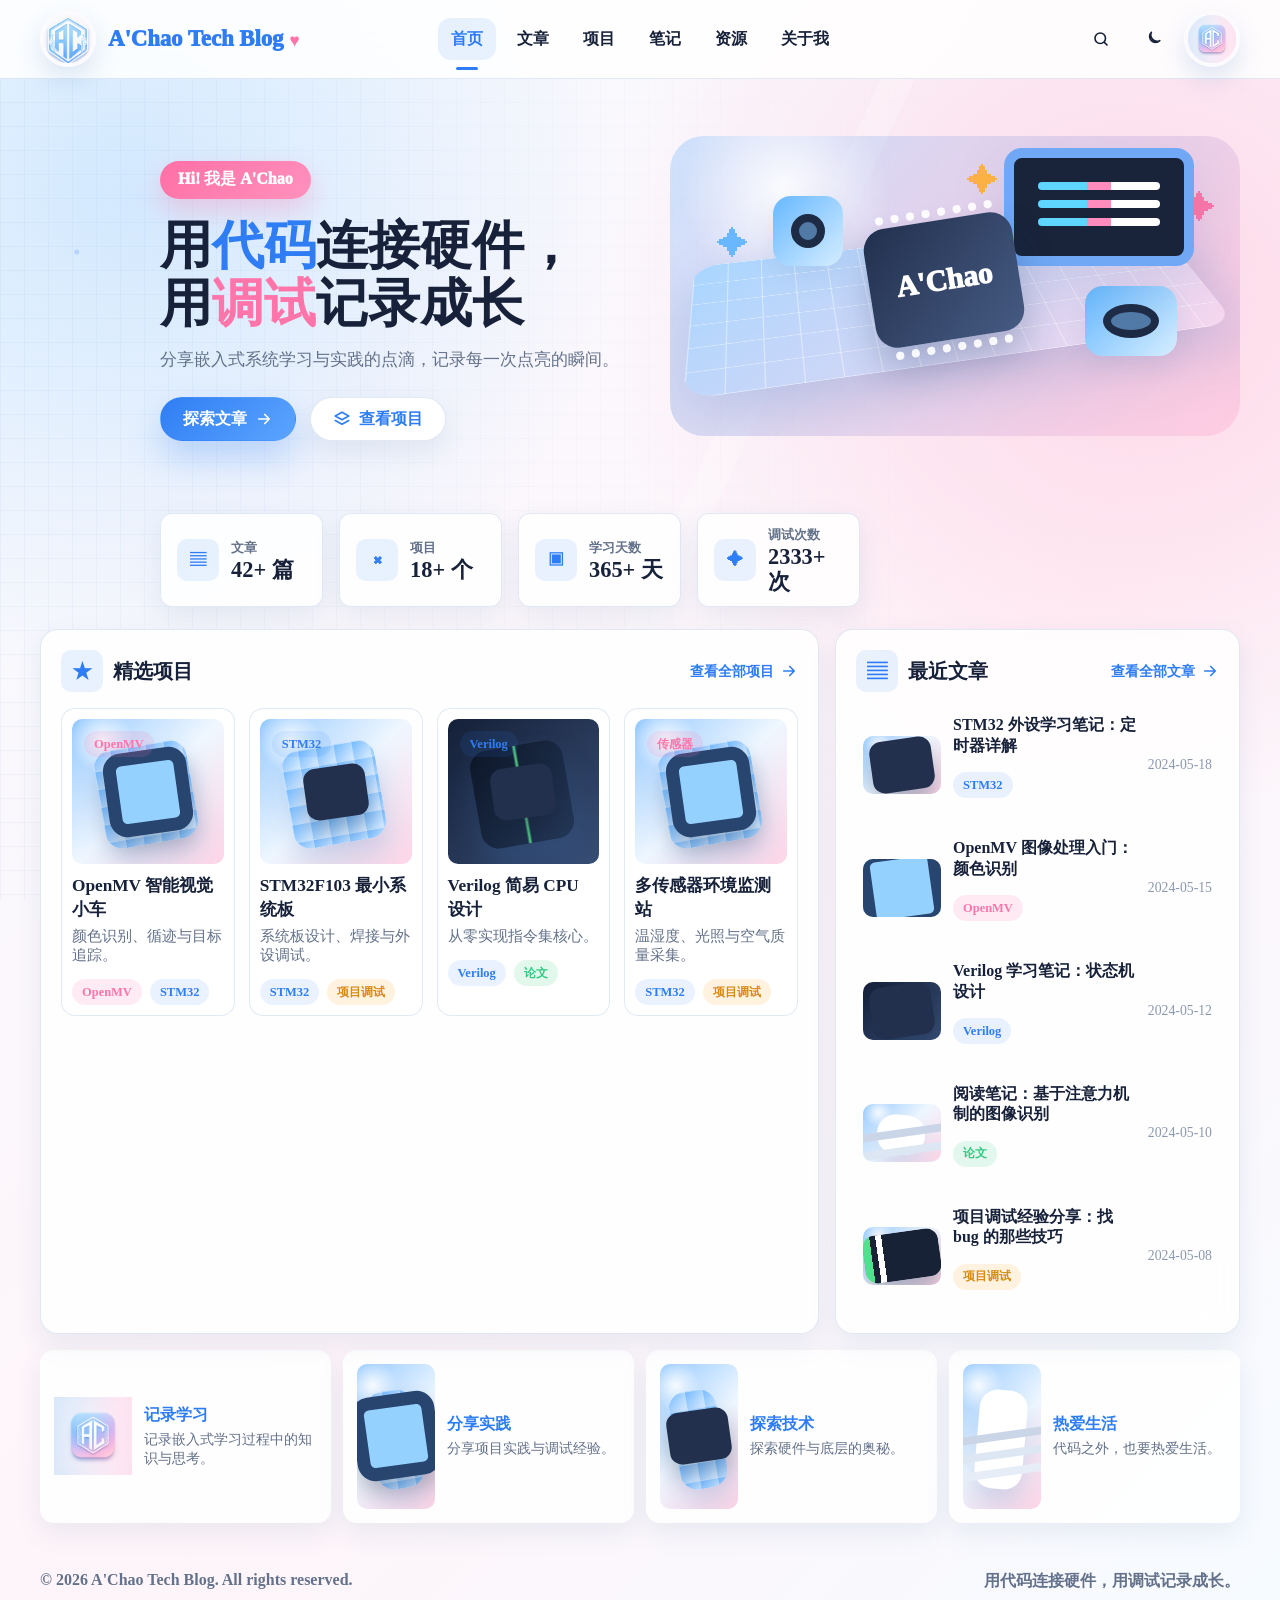
==== index.html @ 0b5264cf "Update" ====
<!doctype html>
<html lang="zh-CN">
<head>
  <meta charset="utf-8">
  <meta name="viewport" content="width=device-width, initial-scale=1">
  <title>A'Chao Tech Blog</title>
  <meta name="description" content="A'Chao 的嵌入式、硬件调试、AI 部署与学习记录博客。">
  <link rel="icon" href="assets/favicon.ico" sizes="any">
  <link rel="icon" href="assets/ac-favicon.png" type="image/png">
  <link rel="apple-touch-icon" href="assets/apple-touch-icon.png">
  <link rel="manifest" href="site.webmanifest">
  <link rel="stylesheet" href="assets/styles.css">
</head>
<body data-page="home">
  <a class="skip-link" href="#content">跳到内容</a>
  <header class="site-header">
    <div class="header-inner">
      <a class="brand" href="index.html" aria-label="A'Chao Tech Blog 首页">
        <img src="assets/site-logo-mark.png" width="56" height="56" alt="">
        <span><strong>A'Chao Tech Blog</strong><small>♥</small></span>
      </a>
      <nav class="site-nav" aria-label="主导航">
        <a href="index.html" aria-current="page">首页</a>
        <a href="archive.html">文章</a>
        <a href="projects.html">项目</a>
        <a href="notes.html">笔记</a>
        <a href="resources.html">资源</a>
        <a href="about.html">关于我</a>
      </nav>
      <div class="header-actions">
        <a class="icon-link" href="archive.html" aria-label="搜索文章"><svg viewBox="0 0 24 24"><circle cx="11" cy="11" r="7"/><path d="m20 20-3.5-3.5"/></svg></a>
        <button class="icon-button" id="themeToggle" type="button" aria-label="切换主题"><svg data-theme-icon="moon" viewBox="0 0 24 24"><path d="M21 14.2A8.5 8.5 0 0 1 9.8 3a7 7 0 1 0 11.2 11.2Z"/></svg><svg data-theme-icon="sun" viewBox="0 0 24 24" hidden><circle cx="12" cy="12" r="4"/><path d="M12 2v2M12 20v2M2 12h2M20 12h2M4.93 4.93l1.41 1.41M17.66 17.66l1.41 1.41"/></svg></button>
        <img class="user-avatar" src="assets/apple-touch-icon.png" width="46" height="46" alt="">
      </div>
    </div>
  </header>

  <main id="content" class="site-main">
    <section class="hero" aria-labelledby="hero-title">
      <div class="hero-copy">
        <span class="hello-pill">Hi! 我是 A'Chao</span>
        <h1 id="hero-title">用<span class="accent">代码</span>连接硬件，<br>用<span class="accent-pink">调试</span>记录成长</h1>
        <p class="hero-lede">分享嵌入式系统学习与实践的点滴，记录每一次点亮的瞬间。</p>
        <div class="button-row">
          <a class="button primary" href="archive.html">探索文章 <svg viewBox="0 0 24 24"><path d="M5 12h14M13 6l6 6-6 6"/></svg></a>
          <a class="button ghost" href="projects.html"><svg viewBox="0 0 24 24"><path d="M12 3 3 8l9 5 9-5-9-5Z"/><path d="m3 14 9 5 9-5"/></svg>查看项目</a>
        </div>
      </div>
      <div class="hero-art" aria-hidden="true">
        <div class="hero-board">
          <span class="spark a"></span><span class="spark b"></span><span class="spark c"></span>
          <span class="sensor one"></span><span class="sensor two"></span>
          <span class="code-screen"><i></i><i></i><i></i></span>
          <span class="chip-core">A'Chao</span>
        </div>
      </div>
    </section>

    <section class="stats-row" aria-label="站点数据">
      <article class="stat-card"><span class="mini-icon">▤</span><div><small>文章</small><strong>42+ 篇</strong></div></article>
      <article class="stat-card"><span class="mini-icon">⌘</span><div><small>项目</small><strong>18+ 个</strong></div></article>
      <article class="stat-card"><span class="mini-icon">▣</span><div><small>学习天数</small><strong>365+ 天</strong></div></article>
      <article class="stat-card"><span class="mini-icon">✦</span><div><small>调试次数</small><strong>2333+ 次</strong></div></article>
    </section>

    <div class="home-grid">
      <section class="section-card glass-card" aria-labelledby="featured-projects">
        <div class="section-head">
          <h2 class="section-title" id="featured-projects"><span class="mini-icon">★</span>精选项目</h2>
          <a class="section-link" href="projects.html">查看全部项目 <svg viewBox="0 0 24 24"><path d="M5 12h14M13 6l6 6-6 6"/></svg></a>
        </div>
        <div class="project-strip">
          <article class="mini-project"><div class="thumb camera"><span class="badge pink">OpenMV</span></div><h3>OpenMV 智能视觉小车</h3><p>颜色识别、循迹与目标追踪。</p><div class="tag-list"><span class="tag pink">OpenMV</span><span class="tag">STM32</span></div></article>
          <article class="mini-project"><div class="thumb"><span class="badge">STM32</span></div><h3>STM32F103 最小系统板</h3><p>系统板设计、焊接与外设调试。</p><div class="tag-list"><span class="tag">STM32</span><span class="tag orange">项目调试</span></div></article>
          <article class="mini-project"><div class="thumb dark"><span class="badge">Verilog</span></div><h3>Verilog 简易 CPU 设计</h3><p>从零实现指令集核心。</p><div class="tag-list"><span class="tag">Verilog</span><span class="tag green">论文</span></div></article>
          <article class="mini-project"><div class="thumb camera"><span class="badge pink">传感器</span></div><h3>多传感器环境监测站</h3><p>温湿度、光照与空气质量采集。</p><div class="tag-list"><span class="tag">STM32</span><span class="tag orange">项目调试</span></div></article>
        </div>
      </section>

      <section class="section-card glass-card" aria-labelledby="recent-posts">
        <div class="section-head">
          <h2 class="section-title" id="recent-posts"><span class="mini-icon">▤</span>最近文章</h2>
          <a class="section-link" href="archive.html">查看全部文章 <svg viewBox="0 0 24 24"><path d="M5 12h14M13 6l6 6-6 6"/></svg></a>
        </div>
        <div class="article-list">
          <a href="posts/rtos-scheduler.html"><div class="thumb"></div><div><h3>STM32 外设学习笔记：定时器详解</h3><p><span class="tag">STM32</span></p></div><time>2024-05-18</time></a>
          <a href="posts/edge-ai-inference.html"><div class="thumb camera"></div><div><h3>OpenMV 图像处理入门：颜色识别</h3><p><span class="tag pink">OpenMV</span></p></div><time>2024-05-15</time></a>
          <a href="posts/ai-coding-workflow.html"><div class="thumb dark"></div><div><h3>Verilog 学习笔记：状态机设计</h3><p><span class="tag">Verilog</span></p></div><time>2024-05-12</time></a>
          <a href="posts/out-of-stack-notes.html"><div class="thumb paper"></div><div><h3>阅读笔记：基于注意力机制的图像识别</h3><p><span class="tag green">论文</span></p></div><time>2024-05-10</time></a>
          <a href="posts/github-pages-start.html"><div class="thumb monitor"></div><div><h3>项目调试经验分享：找 bug 的那些技巧</h3><p><span class="tag orange">项目调试</span></p></div><time>2024-05-08</time></a>
        </div>
      </section>
    </div>

    <section class="feature-row" aria-label="博客方向">
      <article><img src="assets/apple-touch-icon.png" width="78" height="78" alt=""><div><h3>记录学习</h3><p>记录嵌入式学习过程中的知识与思考。</p></div></article>
      <article><div class="thumb camera"></div><div><h3>分享实践</h3><p>分享项目实践与调试经验。</p></div></article>
      <article><div class="thumb"></div><div><h3>探索技术</h3><p>探索硬件与底层的奥秘。</p></div></article>
      <article><div class="thumb paper"></div><div><h3>热爱生活</h3><p>代码之外，也要热爱生活。</p></div></article>
    </section>
  </main>

  <footer class="site-footer"><p>© <span id="year">2026</span> A'Chao Tech Blog. All rights reserved.</p><p>用代码连接硬件，用调试记录成长。</p></footer>
  <script src="assets/script.js"></script>
</body>
</html>
---- assets/styles.css ----
:root {
  color-scheme: light;
  --bg: #f5faff;
  --surface: rgba(255, 255, 255, 0.86);
  --surface-solid: #ffffff;
  --surface-soft: rgba(255, 255, 255, 0.62);
  --text: #17223a;
  --muted: #63718a;
  --soft: #8b98ad;
  --line: rgba(73, 120, 180, 0.16);
  --blue: #2f7df4;
  --blue-2: #68b7ff;
  --pink: #ff75aa;
  --pink-2: #ffd7e7;
  --green: #34c983;
  --orange: #ffb343;
  --violet: #8b72ff;
  --shadow: 0 20px 55px rgba(68, 106, 154, 0.15);
  --shadow-soft: 0 10px 26px rgba(70, 105, 150, 0.1);
  --content: 1260px;
}

html[data-theme="dark"] {
  color-scheme: dark;
  --bg: #111827;
  --surface: rgba(24, 34, 52, 0.9);
  --surface-solid: #182235;
  --surface-soft: rgba(29, 41, 61, 0.72);
  --text: #f3f7ff;
  --muted: #b8c4d7;
  --soft: #8fa0b8;
  --line: rgba(188, 220, 255, 0.14);
  --blue: #76b8ff;
  --blue-2: #9bd0ff;
  --pink: #ff98c2;
  --pink-2: rgba(255, 152, 194, 0.2);
  --shadow: 0 22px 60px rgba(0, 0, 0, 0.34);
  --shadow-soft: 0 10px 28px rgba(0, 0, 0, 0.23);
}

* {
  box-sizing: border-box;
}

html {
  scroll-behavior: smooth;
}

body {
  min-width: 320px;
  margin: 0;
  color: var(--text);
  background:
    radial-gradient(circle at 10% 12%, rgba(104, 183, 255, 0.26), transparent 27%),
    radial-gradient(circle at 88% 18%, rgba(255, 117, 170, 0.23), transparent 30%),
    linear-gradient(135deg, rgba(246, 251, 255, 0.95), rgba(255, 244, 249, 0.92) 58%, rgba(246, 251, 255, 0.96)),
    var(--bg);
  font-family: "Microsoft YaHei", "PingFang SC", "Segoe UI", Arial, sans-serif;
  font-size: 16px;
  line-height: 1.66;
}

body::before {
  content: "";
  position: fixed;
  inset: 78px 0 0;
  z-index: -2;
  opacity: 0.7;
  background:
    linear-gradient(rgba(73, 144, 222, 0.08) 1px, transparent 1px),
    linear-gradient(90deg, rgba(73, 144, 222, 0.08) 1px, transparent 1px);
  background-size: 24px 24px;
  mask-image: linear-gradient(90deg, #000, transparent 80%);
}

body::after {
  content: "";
  position: fixed;
  inset: 0;
  z-index: -1;
  pointer-events: none;
  background:
    radial-gradient(circle at 6% 28%, rgba(47, 125, 244, 0.2) 0 2px, transparent 3px),
    radial-gradient(circle at 92% 30%, rgba(255, 117, 170, 0.24) 0 3px, transparent 4px),
    linear-gradient(115deg, transparent 0 54%, rgba(255, 255, 255, 0.22) 54% 56%, transparent 56%);
}

body,
button,
input,
select {
  font: inherit;
}

a {
  color: inherit;
  text-decoration: none;
}

img,
svg {
  display: block;
  max-width: 100%;
}

button {
  border: 0;
  cursor: pointer;
}

::selection {
  color: #fff;
  background: var(--pink);
}

.skip-link {
  position: fixed;
  left: 16px;
  top: 16px;
  z-index: 1000;
  transform: translateY(-160%);
  padding: 8px 12px;
  color: #fff;
  background: var(--text);
  border-radius: 12px;
}

.skip-link:focus {
  transform: translateY(0);
}

.site-header {
  position: sticky;
  top: 0;
  z-index: 50;
  border-bottom: 1px solid var(--line);
  background: color-mix(in srgb, var(--surface-solid) 86%, transparent);
  backdrop-filter: blur(18px);
}

.site-main,
.header-inner,
.site-footer {
  width: min(var(--content), calc(100% - 80px));
  margin-inline: auto;
}

.header-inner {
  min-height: 78px;
  display: grid;
  grid-template-columns: minmax(290px, 1fr) auto minmax(150px, 1fr);
  align-items: center;
  gap: 20px;
}

.brand {
  display: inline-flex;
  min-width: 0;
  align-items: center;
  gap: 12px;
}

.brand img,
.user-avatar {
  flex: 0 0 auto;
  width: 56px;
  height: 56px;
  border-radius: 50%;
  border: 4px solid rgba(255, 255, 255, 0.78);
  background: linear-gradient(135deg, #e3f4ff, #ffe2ef);
  box-shadow: 0 12px 26px rgba(74, 126, 190, 0.18);
  object-fit: cover;
}

.brand strong {
  color: var(--blue);
  font-size: 1.42rem;
  line-height: 1.08;
  font-weight: 950;
}

.brand small {
  margin-left: 6px;
  color: var(--pink);
  font-size: 1rem;
  font-weight: 950;
}

.site-nav {
  display: flex;
  min-width: 0;
  max-width: 100%;
  align-items: center;
  justify-content: center;
  gap: 8px;
}

.site-nav a {
  position: relative;
  display: inline-flex;
  min-height: 42px;
  align-items: center;
  gap: 6px;
  padding: 8px 13px;
  border-radius: 13px;
  color: var(--text);
  font-weight: 900;
  white-space: nowrap;
}

.site-nav a:hover,
.site-nav a:focus-visible,
.site-nav a[aria-current="page"] {
  color: var(--blue);
  background: rgba(47, 125, 244, 0.1);
}

.site-nav a[aria-current="page"]::after {
  content: "";
  position: absolute;
  left: 18px;
  right: 18px;
  bottom: -10px;
  height: 3px;
  border-radius: 999px;
  background: var(--blue);
}

.nav-icon,
.icon-link svg,
.icon-button svg,
.button svg,
.search-field svg,
.section-link svg {
  width: 18px;
  height: 18px;
  fill: none;
  stroke: currentColor;
  stroke-width: 2.2;
  stroke-linecap: round;
  stroke-linejoin: round;
}

.header-actions {
  display: flex;
  align-items: center;
  justify-content: flex-end;
  gap: 10px;
}

.icon-link,
.icon-button {
  display: grid;
  width: 42px;
  height: 42px;
  place-items: center;
  color: var(--text);
  border-radius: 50%;
  background: transparent;
}

.icon-link:hover,
.icon-button:hover {
  color: var(--blue);
  background: rgba(47, 125, 244, 0.08);
}

.icon-button svg[hidden] {
  display: none;
}

.site-main {
  padding: 34px 0 20px;
}

.hero {
  display: grid;
  grid-template-columns: minmax(0, 0.92fr) minmax(420px, 0.88fr);
  gap: 34px;
  align-items: center;
  min-height: 376px;
}

.hero-copy {
  padding-left: 120px;
}

.hello-pill {
  display: inline-flex;
  min-height: 38px;
  align-items: center;
  gap: 8px;
  padding: 6px 18px;
  color: #fff;
  border-radius: 999px;
  background: linear-gradient(135deg, #ff6fa5, #ff91bd);
  box-shadow: 0 12px 26px rgba(255, 108, 165, 0.28);
  font-weight: 950;
}

.hero h1,
.page-hero h1,
.about-title {
  margin: 18px 0 0;
  color: var(--text);
  font-size: clamp(2.35rem, 4.45vw, 3.72rem);
  line-height: 1.12;
  letter-spacing: 0;
  overflow-wrap: anywhere;
}

.hero h1 {
  font-size: clamp(2.35rem, 4.05vw, 3.48rem);
}

.accent {
  color: var(--blue);
}

.accent-pink {
  color: var(--pink);
}

.hero-lede,
.page-hero p,
.about-intro,
.lede {
  max-width: 720px;
  margin: 16px 0 0;
  color: var(--muted);
  font-size: 1.04rem;
}

.button-row,
.article-actions {
  display: flex;
  flex-wrap: wrap;
  gap: 14px;
  margin-top: 26px;
}

.button {
  display: inline-flex;
  min-height: 44px;
  align-items: center;
  justify-content: center;
  gap: 8px;
  padding: 10px 22px;
  color: var(--blue);
  border: 1px solid var(--line);
  border-radius: 999px;
  background: var(--surface-solid);
  box-shadow: var(--shadow-soft);
  font-weight: 950;
}

.button.primary {
  color: #fff;
  border-color: transparent;
  background: linear-gradient(135deg, var(--blue), #5ca5ff);
  box-shadow: 0 16px 34px rgba(47, 125, 244, 0.28);
}

.button.ghost {
  background: var(--surface-solid);
}

.glass-card,
.stat-card,
.article-card,
.project-card,
.note-card,
.resource-card,
.panel,
.about-card,
.contact-item,
.article-header,
.prose,
.post-nav {
  border: 1px solid var(--line);
  background: var(--surface);
  box-shadow: var(--shadow-soft);
  backdrop-filter: blur(16px);
}

.hero-art {
  position: relative;
  min-height: 330px;
}

.hero-board,
.page-art,
.about-chip {
  position: relative;
  overflow: hidden;
  min-height: 300px;
  border-radius: 34px;
  background:
    radial-gradient(circle at 20% 18%, rgba(255, 255, 255, 0.9), transparent 20%),
    linear-gradient(135deg, rgba(104, 178, 255, 0.3), rgba(255, 141, 190, 0.24));
}

.hero-board::before,
.page-art::before,
.about-chip::before {
  content: "";
  position: absolute;
  inset: 55px 34px 40px 28px;
  border-radius: 28px;
  background:
    linear-gradient(90deg, rgba(255, 255, 255, 0.46) 1px, transparent 1px),
    linear-gradient(rgba(255, 255, 255, 0.46) 1px, transparent 1px),
    linear-gradient(135deg, #a8d6ff, #f7d7ee);
  background-size: 34px 34px, 34px 34px, auto;
  box-shadow: 0 30px 70px rgba(66, 124, 190, 0.25);
  transform: perspective(800px) rotateX(54deg) rotateZ(-12deg);
}

.chip-core {
  position: absolute;
  left: 48%;
  top: 48%;
  width: 150px;
  height: 120px;
  display: grid;
  place-items: center;
  color: #fff;
  border-radius: 22px;
  background: linear-gradient(135deg, #22304e, #465b83);
  box-shadow: 0 22px 36px rgba(21, 44, 85, 0.25);
  transform: translate(-50%, -50%) rotate(-9deg);
  font-size: 1.85rem;
  font-weight: 950;
}

.chip-core::before,
.chip-core::after {
  content: "";
  position: absolute;
  inset: -12px auto -12px 16px;
  width: 118px;
  border-top: 8px dotted rgba(255, 255, 255, 0.7);
  border-bottom: 8px dotted rgba(255, 255, 255, 0.7);
}

.sensor {
  position: absolute;
  width: 70px;
  height: 70px;
  border-radius: 18px;
  background: linear-gradient(135deg, #66b8ff, #d6edff);
  box-shadow: var(--shadow-soft);
}

.sensor::before {
  content: "";
  position: absolute;
  inset: 18px;
  border-radius: 50%;
  border: 8px solid #1e2b45;
  background: #527aa7;
}

.sensor.one {
  left: 18%;
  top: 20%;
}

.sensor.two {
  right: 11%;
  top: 50%;
  width: 92px;
}

.code-screen {
  position: absolute;
  right: 8%;
  top: 4%;
  width: 190px;
  height: 118px;
  padding: 24px;
  border: 10px solid #70a8f5;
  border-radius: 18px;
  background: #19243b;
  box-shadow: var(--shadow);
}

.code-screen i {
  display: block;
  height: 8px;
  margin-bottom: 10px;
  border-radius: 99px;
  background: linear-gradient(90deg, #5ed6ff 40%, #ff8cbc 40% 60%, #fff 60%);
}

.spark {
  position: absolute;
  display: grid;
  width: 34px;
  height: 34px;
  place-items: center;
  color: var(--blue-2);
  font-size: 2rem;
}

.spark::before {
  content: "✦";
}

.spark.a { left: 8%; top: 30%; }
.spark.b { right: 4%; top: 18%; color: var(--pink); }
.spark.c { left: 52%; top: 9%; color: var(--orange); }

.stats-row {
  display: grid;
  grid-template-columns: repeat(4, minmax(0, 1fr));
  gap: 16px;
  max-width: 820px;
  margin: 24px 0 22px;
  padding-left: 120px;
}

.stat-card {
  display: grid;
  grid-template-columns: 42px minmax(0, 1fr);
  gap: 12px;
  align-items: center;
  min-height: 70px;
  padding: 12px 16px;
  border-radius: 12px;
}

.mini-icon {
  display: grid;
  width: 42px;
  height: 42px;
  place-items: center;
  color: var(--blue);
  border-radius: 10px;
  background: rgba(47, 125, 244, 0.1);
  font-weight: 950;
}

.stat-card small {
  display: block;
  color: var(--muted);
  font-weight: 800;
}

.stat-card strong {
  display: block;
  font-size: 1.4rem;
  line-height: 1.12;
}

.home-grid,
.content-layout,
.notes-layout {
  display: grid;
  grid-template-columns: minmax(0, 1fr) 405px;
  gap: 16px;
}

.section-card,
.panel {
  padding: 20px;
  border-radius: 18px;
}

.section-head,
.toolbar {
  display: flex;
  align-items: center;
  justify-content: space-between;
  gap: 16px;
  margin-bottom: 16px;
}

.section-title {
  display: inline-flex;
  align-items: center;
  gap: 10px;
  margin: 0;
  font-size: 1.28rem;
  line-height: 1.2;
}

.section-link {
  display: inline-flex;
  align-items: center;
  gap: 6px;
  color: var(--blue);
  font-size: 0.9rem;
  font-weight: 950;
  white-space: nowrap;
}

.project-strip,
.article-grid,
.project-grid,
.resource-grid,
.notes-row,
.reading-row,
.about-grid {
  display: grid;
  gap: 14px;
}

.project-strip {
  grid-template-columns: repeat(4, minmax(0, 1fr));
}

.mini-project,
.article-card,
.project-card,
.note-card,
.resource-card {
  position: relative;
  padding: 10px;
  overflow: hidden;
  border-radius: 14px;
}

.mini-project {
  border: 1px solid var(--line);
  background: var(--surface-soft);
}

.thumb {
  position: relative;
  overflow: hidden;
  min-height: 145px;
  border-radius: 10px;
  background:
    radial-gradient(circle at 20% 15%, rgba(255, 255, 255, 0.9), transparent 18%),
    linear-gradient(135deg, #96caff, #eff7ff 50%, #ffd6e7);
}

.thumb::before {
  content: "";
  position: absolute;
  inset: 18% 20% 14% 18%;
  border-radius: 18px;
  background:
    linear-gradient(90deg, rgba(255, 255, 255, 0.5) 1px, transparent 1px),
    linear-gradient(rgba(255, 255, 255, 0.5) 1px, transparent 1px),
    linear-gradient(135deg, #6eb7ff, #d8ebff);
  background-size: 18px 18px;
  transform: rotate(-10deg);
  box-shadow: 0 18px 30px rgba(60, 112, 180, 0.22);
}

.thumb::after {
  content: "";
  position: absolute;
  left: 50%;
  top: 50%;
  width: 62px;
  height: 52px;
  border-radius: 12px;
  background: #22304d;
  box-shadow: 0 12px 20px rgba(20, 33, 55, 0.24);
  transform: translate(-50%, -50%) rotate(-8deg);
}

.thumb.camera::after {
  width: 58px;
  height: 58px;
  border: 13px solid #27456f;
  border-radius: 18px;
  background: #95d1ff;
}

.thumb.dark {
  background: linear-gradient(135deg, #152038, #384e75);
}

.thumb.dark::before {
  background:
    linear-gradient(90deg, transparent 48%, rgba(98, 245, 151, 0.72) 49% 51%, transparent 52%),
    linear-gradient(135deg, #0d1628, #243858);
}

.thumb.monitor::after {
  width: 76px;
  height: 48px;
  background:
    linear-gradient(90deg, #4fe28e 8px, transparent 8px 14px, #fff 14px 20px, transparent 20px),
    #172236;
}

.thumb.paper::before {
  background: #fff;
  transform: rotate(5deg);
}

.thumb.paper::after {
  width: 88px;
  height: 8px;
  border-radius: 999px;
  background: #cad6e8;
  box-shadow: 0 18px 0 #dde6f3, 0 36px 0 #e6edf7;
}

.mini-project h3,
.article-card h2,
.project-card h2,
.note-card h2,
.resource-card h2,
.panel h2 {
  margin: 10px 0 6px;
  font-size: 1.08rem;
  line-height: 1.36;
}

.mini-project p,
.article-card p,
.project-card p,
.note-card p,
.resource-card p,
.panel p,
.about-card p {
  margin: 0;
  color: var(--muted);
  font-size: 0.94rem;
}

.badge,
.tag,
.filter-button,
.pill {
  display: inline-flex;
  align-items: center;
  min-height: 26px;
  padding: 4px 10px;
  border-radius: 999px;
  color: var(--blue);
  background: rgba(47, 125, 244, 0.1);
  font-size: 0.78rem;
  font-weight: 900;
}

.thumb .badge {
  position: absolute;
  left: 12px;
  top: 12px;
  z-index: 3;
}

.pink { color: var(--pink); background: rgba(255, 117, 170, 0.14); }
.green { color: var(--green); background: rgba(52, 201, 131, 0.14); }
.orange { color: #d98a12; background: rgba(255, 179, 67, 0.16); }

.tag-list,
.meta-row {
  display: flex;
  flex-wrap: wrap;
  gap: 8px;
  margin-top: 14px;
}

.meta-row {
  gap: 16px;
  color: var(--soft);
  font-size: 0.86rem;
  font-weight: 800;
}

.article-list,
.side-stack,
.archive-list,
.topic-list,
.check-list,
.link-list,
.tool-list,
.progress-list,
.contact-list {
  display: grid;
  gap: 10px;
  margin: 0;
  padding: 0;
  list-style: none;
}

.article-list a {
  display: grid;
  grid-template-columns: 78px minmax(0, 1fr) auto;
  gap: 12px;
  align-items: center;
  padding: 7px;
  border-radius: 12px;
}

.article-list a:hover,
.article-card:hover,
.project-card:hover,
.note-card:hover,
.resource-card:hover {
  transform: translateY(-2px);
  box-shadow: var(--shadow);
}

.article-list .thumb {
  min-height: 58px;
}

.article-list h3 {
  margin: 0 0 5px;
  font-size: 1rem;
  line-height: 1.28;
}

.article-list time {
  color: var(--soft);
  font-size: 0.86rem;
  white-space: nowrap;
}

.feature-row {
  display: grid;
  grid-template-columns: repeat(4, minmax(0, 1fr));
  gap: 12px;
  margin-top: 16px;
}

.feature-row article {
  display: grid;
  grid-template-columns: 78px minmax(0, 1fr);
  gap: 12px;
  align-items: center;
  padding: 14px;
  border-radius: 14px;
  background: var(--surface);
  box-shadow: var(--shadow-soft);
}

.feature-row h3 {
  margin: 0 0 4px;
  color: var(--blue);
  font-size: 1rem;
}

.feature-row p {
  margin: 0;
  color: var(--muted);
  font-size: 0.9rem;
}

.page-hero {
  position: relative;
  display: grid;
  grid-template-columns: minmax(0, 1fr) 430px;
  gap: 28px;
  align-items: center;
  min-height: 200px;
  margin-bottom: 18px;
  padding: 34px 42px;
  border-radius: 0 0 28px 28px;
  background: linear-gradient(90deg, rgba(239, 249, 255, 0.82), rgba(255, 238, 247, 0.74));
  overflow: hidden;
}

.page-hero h1 {
  margin-top: 0;
}

.toolbar {
  margin-bottom: 16px;
}

.filter-row {
  display: flex;
  flex-wrap: wrap;
  gap: 10px;
}

.filter-button {
  min-height: 40px;
  padding-inline: 18px;
  border: 1px solid var(--line);
  color: var(--muted);
  background: var(--surface-solid);
  box-shadow: var(--shadow-soft);
}

.filter-button.is-active {
  color: #fff;
  border-color: transparent;
  background: linear-gradient(135deg, var(--blue), #5ca5ff);
}

.search-field {
  display: inline-flex;
  min-width: 280px;
  min-height: 44px;
  align-items: center;
  gap: 8px;
  padding: 0 14px;
  color: var(--soft);
  border: 1px solid var(--line);
  border-radius: 14px;
  background: var(--surface);
  box-shadow: var(--shadow-soft);
}

.search-field input {
  width: 100%;
  color: var(--text);
  border: 0;
  outline: 0;
  background: transparent;
}

.article-grid {
  grid-template-columns: repeat(3, minmax(0, 1fr));
}

.article-card.featured {
  grid-column: 1 / -1;
  display: grid;
  grid-template-columns: 320px minmax(0, 1fr);
  gap: 20px;
  align-items: center;
}

.card-body {
  padding: 0 8px 8px;
}

.post-link {
  position: absolute;
  inset: 0;
  z-index: 1;
}

.card-body,
.thumb,
.tag-list,
.meta-row,
.button {
  position: relative;
  z-index: 2;
}

.panel {
  border-radius: 16px;
}

.tag-cloud {
  display: flex;
  flex-wrap: wrap;
  gap: 10px;
}

.archive-list li,
.topic-list li,
.check-list li,
.link-list li,
.tool-list li,
.progress-list li,
.contact-item {
  padding: 12px;
  border: 1px solid var(--line);
  border-radius: 13px;
  background: var(--surface-soft);
}

.link-list a,
.tool-list a {
  display: flex;
  justify-content: space-between;
  gap: 12px;
  font-weight: 900;
}

.project-summary {
  display: grid;
  grid-template-columns: repeat(4, minmax(0, 1fr));
  gap: 16px;
}

.project-feature {
  display: grid;
  grid-template-columns: 420px minmax(0, 1fr) 260px;
  gap: 24px;
  align-items: center;
  margin: 16px 0;
  padding: 14px 20px 14px 14px;
  border-radius: 16px;
}

.project-grid {
  grid-template-columns: repeat(6, minmax(0, 1fr));
}

.project-card .button {
  width: 100%;
  min-height: 38px;
  margin-top: 14px;
  border-radius: 10px;
}

.bar {
  height: 7px;
  margin-top: 12px;
  overflow: hidden;
  border-radius: 999px;
  background: rgba(47, 125, 244, 0.12);
}

.bar i {
  display: block;
  height: 100%;
  border-radius: inherit;
  background: linear-gradient(90deg, var(--blue), var(--green));
}

.notes-layout {
  grid-template-columns: minmax(0, 1fr) 360px;
}

.notes-row {
  grid-template-columns: repeat(4, minmax(0, 1fr));
}

.reading-row {
  grid-template-columns: repeat(3, minmax(0, 1fr));
}

.book-card {
  display: grid;
  grid-template-columns: 88px minmax(0, 1fr);
  gap: 14px;
  align-items: center;
  padding: 12px;
  border: 1px solid var(--line);
  border-radius: 14px;
  background: var(--surface-soft);
}

.book-cover {
  min-height: 116px;
  border-radius: 8px;
  background: linear-gradient(135deg, #17223a, #5477a9);
  box-shadow: var(--shadow-soft);
}

.resource-feature {
  display: grid;
  grid-template-columns: 180px minmax(0, 1fr) auto;
  gap: 18px;
  align-items: center;
  margin-bottom: 18px;
  padding: 14px;
  border-radius: 16px;
}

.resource-grid {
  grid-template-columns: repeat(4, minmax(0, 1fr));
}

.resource-card {
  display: grid;
  grid-template-columns: 105px minmax(0, 1fr);
  gap: 14px;
  align-items: center;
}

.resource-card .thumb {
  min-height: 105px;
}

.favorite-button {
  position: absolute;
  right: 10px;
  top: 10px;
  z-index: 3;
  display: grid;
  width: 32px;
  height: 32px;
  place-items: center;
  color: var(--soft);
  border: 1px solid var(--line);
  border-radius: 50%;
  background: var(--surface);
}

.favorite-button.is-active {
  color: #fff;
  background: var(--pink);
}

.about-hero-new {
  display: grid;
  grid-template-columns: 360px minmax(0, 1fr) 300px;
  gap: 26px;
  align-items: center;
  margin: 24px 0 16px;
  padding: 20px;
  border-radius: 24px;
}

.portrait {
  overflow: hidden;
  min-height: 320px;
  border-radius: 22px;
  background:
    radial-gradient(circle at 50% 26%, #ffd8c7 0 42px, transparent 43px),
    radial-gradient(circle at 44% 34%, #17223a 0 4px, transparent 5px),
    radial-gradient(circle at 57% 34%, #17223a 0 4px, transparent 5px),
    linear-gradient(160deg, #b7d9ff, #eaf5ff 52%, #ffd8e9);
}

.portrait::before {
  content: "";
  display: block;
  width: 210px;
  height: 135px;
  margin: 170px auto 0;
  border-radius: 80px 80px 20px 20px;
  background: linear-gradient(135deg, var(--blue), #1451ac);
}

.about-title {
  font-size: clamp(2.7rem, 5vw, 4rem);
}

.verify {
  display: inline-grid;
  width: 28px;
  height: 28px;
  place-items: center;
  color: #fff;
  border-radius: 50%;
  background: var(--blue);
  font-size: 1rem;
}

.about-grid {
  grid-template-columns: 1fr 0.78fr 0.92fr 0.92fr;
}

.about-card {
  padding: 18px;
  border-radius: 16px;
}

.timeline {
  display: grid;
  gap: 14px;
}

.timeline-item {
  display: grid;
  grid-template-columns: 52px minmax(0, 1fr);
  gap: 12px;
}

.timeline-item span {
  color: var(--blue);
  font-weight: 950;
}

.contact-item {
  display: flex;
  align-items: center;
  justify-content: space-between;
  gap: 12px;
}

.wide-note {
  margin-top: 14px;
  padding: 18px;
  border-radius: 16px;
  text-align: center;
}

.article-shell {
  width: min(960px, calc(100% - 80px));
  margin: 0 auto 54px;
  padding-top: 40px;
}

.article-header,
.prose,
.post-nav {
  border-radius: 20px;
}

.article-header {
  padding: 30px;
  margin-bottom: 16px;
}

.article-header h1,
.not-found h1 {
  margin: 0;
  font-size: 2.45rem;
  line-height: 1.14;
}

.article-cover {
  width: 100%;
  margin-top: 24px;
  border-radius: 16px;
  border: 1px solid var(--line);
}

.breadcrumb {
  display: flex;
  gap: 8px;
  margin-bottom: 16px;
  color: var(--muted);
  font-weight: 900;
}

.reading-progress {
  position: fixed;
  inset: 0 auto auto 0;
  z-index: 100;
  width: 0;
  height: 3px;
  background: linear-gradient(90deg, var(--blue), var(--pink));
}

.prose {
  padding: 30px;
}

.prose h2 {
  margin: 28px 0 10px;
  font-size: 1.42rem;
}

.prose h2:first-child {
  margin-top: 0;
}

.prose p {
  color: var(--muted);
}

.prose pre {
  overflow-x: auto;
  padding: 18px;
  border-radius: 16px;
  background: rgba(47, 125, 244, 0.1);
}

.post-nav {
  display: flex;
  justify-content: space-between;
  gap: 12px;
  margin-top: 16px;
  padding: 16px;
}

.not-found {
  display: grid;
  min-height: 100vh;
  place-content: center;
  justify-items: center;
  width: min(680px, calc(100% - 48px));
  margin: 0 auto;
  text-align: center;
}

.not-found img {
  width: 120px;
  height: 120px;
  border-radius: 24px;
}

.empty-state {
  grid-column: 1 / -1;
  color: var(--muted);
  text-align: center;
}

.site-footer {
  display: flex;
  justify-content: space-between;
  gap: 18px;
  padding: 28px 0;
  color: var(--muted);
  font-weight: 800;
}

.site-footer p {
  margin: 0;
}

.modal-backdrop {
  position: fixed;
  inset: 0;
  z-index: 80;
  display: grid;
  place-items: center;
  padding: 24px;
  background: rgba(16, 27, 45, 0.42);
  backdrop-filter: blur(10px);
}

.modal {
  width: min(620px, 100%);
  padding: 24px;
  border-radius: 22px;
  background: var(--surface-solid);
  box-shadow: var(--shadow);
}

.modal header {
  display: flex;
  align-items: start;
  justify-content: space-between;
  gap: 16px;
}

.modal h2 {
  margin: 0;
}

.modal p {
  color: var(--muted);
}

[hidden] {
  display: none !important;
}

@media (max-width: 1180px) {
  .header-inner {
    grid-template-columns: 1fr auto;
  }

  .site-nav {
    grid-column: 1 / -1;
    justify-content: flex-start;
    overflow-x: auto;
    padding-bottom: 10px;
    scrollbar-width: none;
    -webkit-overflow-scrolling: touch;
  }

  .site-nav::-webkit-scrollbar {
    display: none;
  }

  .site-nav a[aria-current="page"]::after {
    bottom: 0;
  }

  .hero,
  .home-grid,
  .content-layout,
  .notes-layout,
  .page-hero,
  .project-feature,
  .about-hero-new,
  .resource-feature {
    grid-template-columns: 1fr;
  }

  .hero-copy,
  .stats-row {
    padding-left: 0;
  }

  .project-grid,
  .resource-grid,
  .project-summary {
    grid-template-columns: repeat(3, minmax(0, 1fr));
  }

  .about-grid {
    grid-template-columns: repeat(2, minmax(0, 1fr));
  }
}

@media (max-width: 860px) {
  .site-main,
  .header-inner,
  .site-footer,
  .article-shell {
    width: min(100% - 32px, var(--content));
  }

  .header-inner {
    grid-template-columns: 1fr;
    padding: 12px 0;
  }

  .header-actions {
    justify-content: flex-start;
  }

  .brand strong {
    font-size: 1.22rem;
  }

  .stats-row,
  .project-summary,
  .project-strip,
  .feature-row,
  .article-grid,
  .project-grid,
  .resource-grid,
  .notes-row,
  .reading-row,
  .about-grid {
    grid-template-columns: 1fr;
  }

  .article-card.featured,
  .resource-card {
    grid-template-columns: 1fr;
  }

  .toolbar,
  .site-footer {
    display: grid;
  }

  .search-field {
    width: 100%;
  }
}

@media (max-width: 520px) {
  .site-main {
    padding-top: 22px;
  }

  .site-nav {
    display: grid;
    grid-template-columns: repeat(3, minmax(0, 1fr));
    gap: 6px;
    overflow: visible;
    padding-bottom: 4px;
    width: 100%;
  }

  .site-nav a {
    justify-content: center;
    min-height: 38px;
    padding: 6px 8px;
    border-radius: 12px;
    font-size: 0.94rem;
  }

  .hero h1,
  .page-hero h1,
  .about-title {
    font-size: 2.18rem;
  }

  .hero-board,
  .page-art,
  .about-chip {
    min-height: 230px;
  }

  .button-row,
  .article-actions,
  .post-nav {
    display: grid;
  }

  .button {
    width: 100%;
  }

  .sensor.two,
  .code-screen {
    display: none;
  }
}
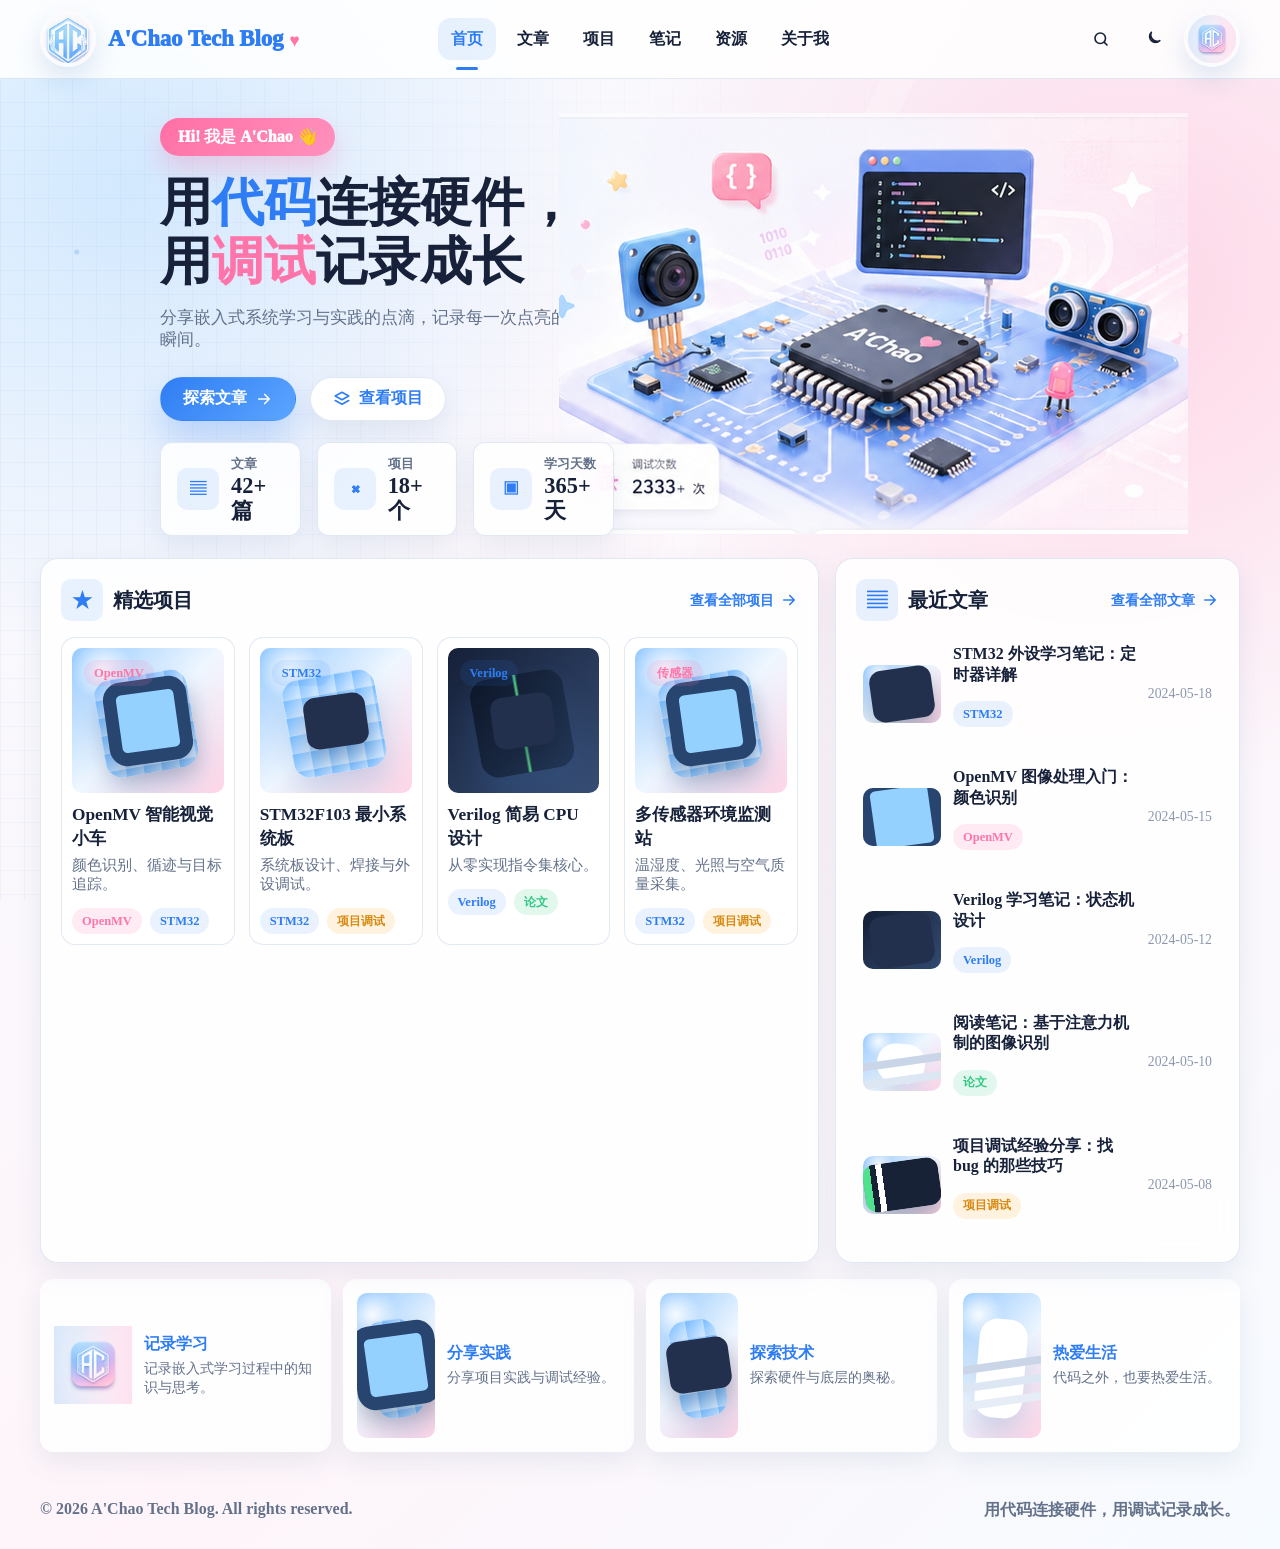
==== commit ddd457b1: "Update" ====
--- a/index.html
+++ b/index.html
@@ -38,7 +38,7 @@
   <main id="content" class="site-main">
     <section class="hero" aria-labelledby="hero-title">
       <div class="hero-copy">
-        <span class="hello-pill">Hi! 我是 A'Chao</span>
+        <span class="hello-pill">Hi! 我是 A'Chao 👋</span>
         <h1 id="hero-title">用<span class="accent">代码</span>连接硬件，<br>用<span class="accent-pink">调试</span>记录成长</h1>
         <p class="hero-lede">分享嵌入式系统学习与实践的点滴，记录每一次点亮的瞬间。</p>
         <div class="button-row">
@@ -46,13 +46,8 @@
           <a class="button ghost" href="projects.html"><svg viewBox="0 0 24 24"><path d="M12 3 3 8l9 5 9-5-9-5Z"/><path d="m3 14 9 5 9-5"/></svg>查看项目</a>
         </div>
       </div>
-      <div class="hero-art" aria-hidden="true">
-        <div class="hero-board">
-          <span class="spark a"></span><span class="spark b"></span><span class="spark c"></span>
-          <span class="sensor one"></span><span class="sensor two"></span>
-          <span class="code-screen"><i></i><i></i><i></i></span>
-          <span class="chip-core">A'Chao</span>
-        </div>
+      <div class="hero-art">
+        <img class="hero-visual" src="assets/home-hero-board.png" width="629" height="421" alt="A'Chao 嵌入式电路板、摄像头与代码屏幕插画">
       </div>
     </section>
 
@@ -60,7 +55,6 @@
       <article class="stat-card"><span class="mini-icon">▤</span><div><small>文章</small><strong>42+ 篇</strong></div></article>
       <article class="stat-card"><span class="mini-icon">⌘</span><div><small>项目</small><strong>18+ 个</strong></div></article>
       <article class="stat-card"><span class="mini-icon">▣</span><div><small>学习天数</small><strong>365+ 天</strong></div></article>
-      <article class="stat-card"><span class="mini-icon">✦</span><div><small>调试次数</small><strong>2333+ 次</strong></div></article>
     </section>
 
     <div class="home-grid">
--- a/assets/styles.css
+++ b/assets/styles.css
@@ -275,14 +275,15 @@
 
 .hero {
   display: grid;
-  grid-template-columns: minmax(0, 0.92fr) minmax(420px, 0.88fr);
-  gap: 34px;
-  align-items: center;
-  min-height: 376px;
+  grid-template-columns: minmax(500px, 0.82fr) minmax(629px, 1fr);
+  gap: 0;
+  align-items: center;
+  min-height: 404px;
 }
 
 .hero-copy {
   padding-left: 120px;
+  transform: translateY(-54px);
 }
 
 .hello-pill {
@@ -385,7 +386,19 @@
 
 .hero-art {
   position: relative;
-  min-height: 330px;
+  display: flex;
+  min-height: 421px;
+  align-items: flex-start;
+  justify-content: flex-start;
+  margin-left: -22px;
+  pointer-events: none;
+}
+
+.hero-visual {
+  width: min(100%, 629px);
+  height: auto;
+  max-width: none;
+  object-fit: contain;
 }
 
 .hero-board,
@@ -513,10 +526,10 @@
 
 .stats-row {
   display: grid;
-  grid-template-columns: repeat(4, minmax(0, 1fr));
+  grid-template-columns: repeat(3, minmax(0, 1fr));
   gap: 16px;
-  max-width: 820px;
-  margin: 24px 0 22px;
+  max-width: 574px;
+  margin: -92px 0 22px;
   padding-left: 120px;
 }
 
@@ -1366,6 +1379,15 @@
     padding-left: 0;
   }
 
+  .hero-copy {
+    transform: none;
+  }
+
+  .stats-row {
+    max-width: 100%;
+    margin: 18px 0 22px;
+  }
+
   .project-grid,
   .resource-grid,
   .project-summary {
@@ -1433,19 +1455,23 @@
 
   .site-nav {
     display: grid;
-    grid-template-columns: repeat(3, minmax(0, 1fr));
+    grid-template-columns: repeat(2, minmax(0, 1fr));
     gap: 6px;
+    justify-content: stretch;
+    justify-self: stretch;
+    max-width: calc(100vw - 32px);
     overflow: visible;
     padding-bottom: 4px;
     width: 100%;
   }
 
   .site-nav a {
+    min-width: 0;
     justify-content: center;
     min-height: 38px;
-    padding: 6px 8px;
+    padding: 6px 4px;
     border-radius: 12px;
-    font-size: 0.94rem;
+    font-size: 0.9rem;
   }
 
   .hero h1,
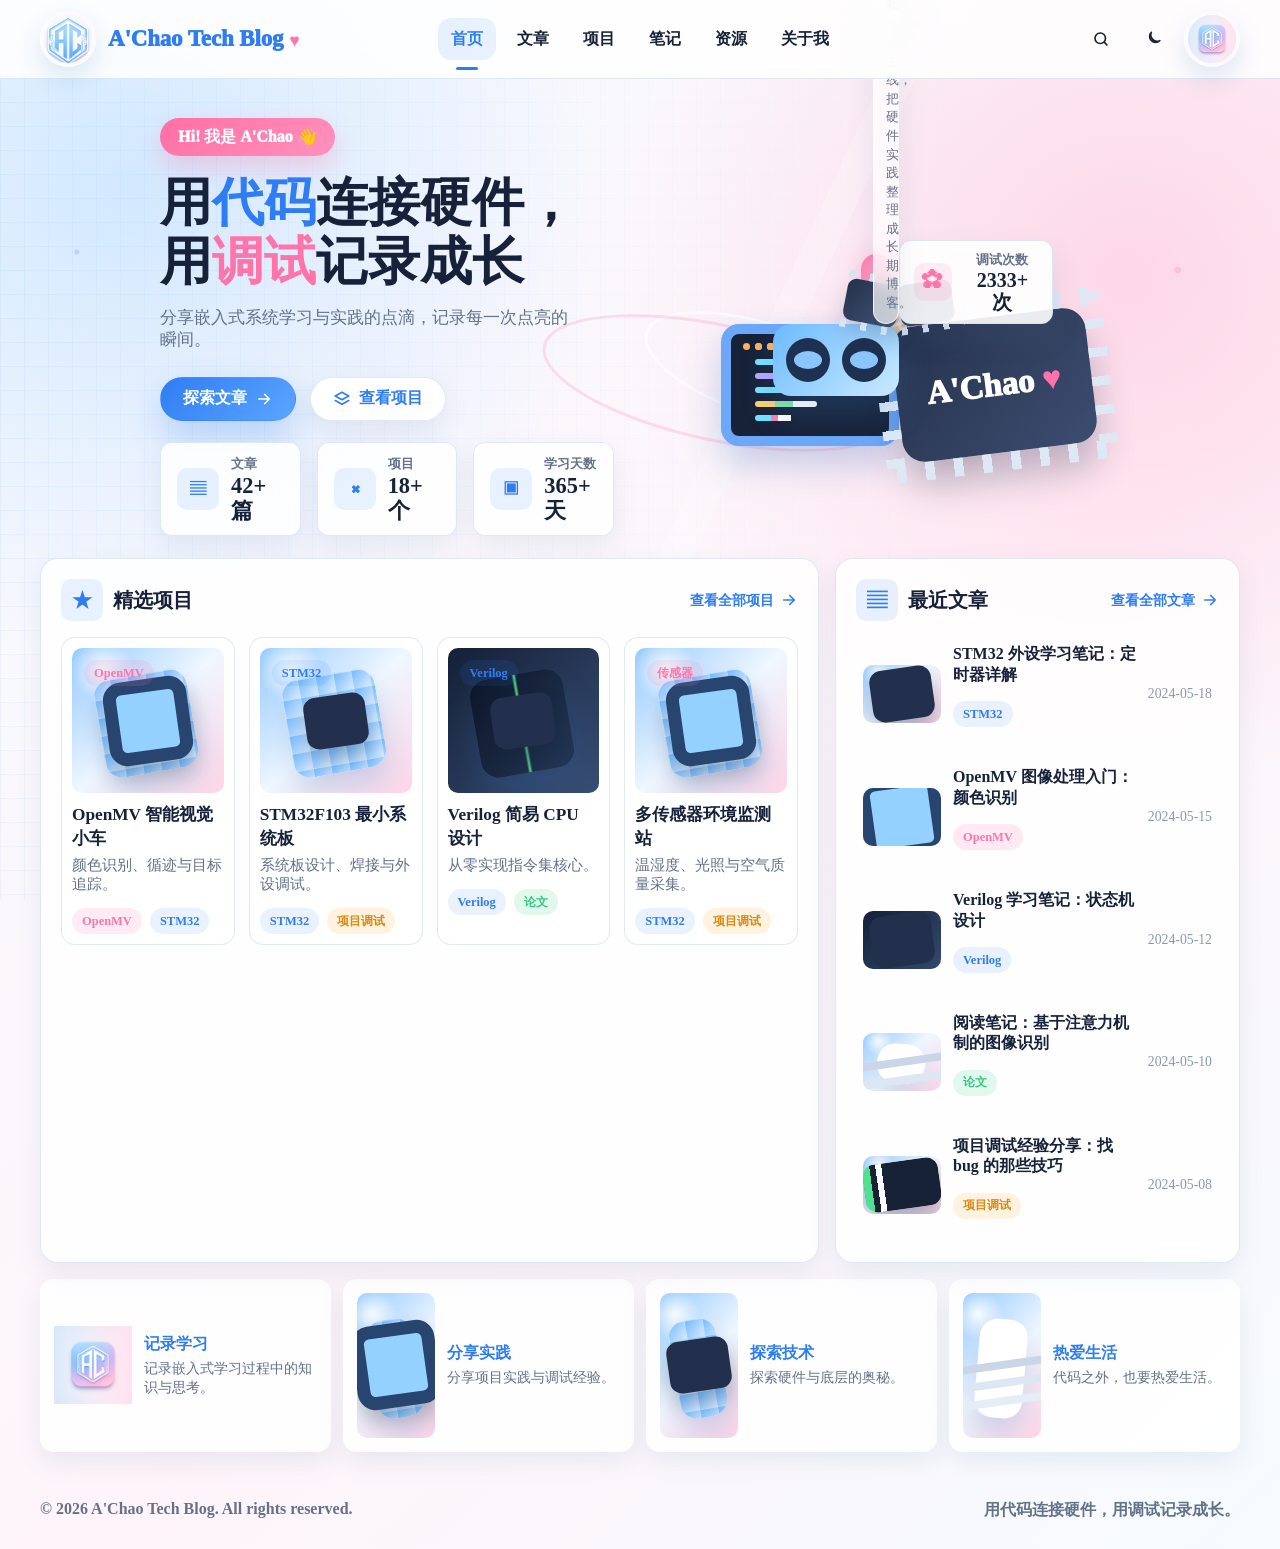
==== commit 87d85467: "Update" ====
--- a/index.html
+++ b/index.html
@@ -47,7 +47,60 @@
         </div>
       </div>
       <div class="hero-art">
-        <img class="hero-visual" src="assets/home-hero-board.png" width="629" height="421" alt="A'Chao 嵌入式电路板、摄像头与代码屏幕插画">
+        <div class="hero-board" role="group" aria-label="可交互的嵌入式硬件展示板">
+          <span class="board-orbit one" aria-hidden="true"></span>
+          <span class="board-orbit two" aria-hidden="true"></span>
+          <span class="float-mark star-left" aria-hidden="true">★</span>
+          <span class="float-mark star-mid" aria-hidden="true">✦</span>
+          <span class="float-mark star-right" aria-hidden="true">✦</span>
+          <span class="float-mark binary" aria-hidden="true">1010<br>0110</span>
+          <span class="float-mark code-bubble" aria-hidden="true">{ }</span>
+
+          <div class="pcb-plane" aria-hidden="true">
+            <svg class="trace-map" viewBox="0 0 720 360" preserveAspectRatio="none">
+              <path d="M88 242H280M128 205h120l48-52h164M426 226h118l58-68M322 292h86l54-76M174 282h92l36-46M470 286h98l64-84" />
+              <path d="M314 100v76M352 82v92M394 98v82M248 136h86M434 128h70M522 112h92" />
+              <circle cx="88" cy="242" r="7" /><circle cx="128" cy="205" r="7" /><circle cx="602" cy="158" r="7" /><circle cx="632" cy="202" r="7" /><circle cx="248" cy="136" r="7" /><circle cx="568" cy="286" r="7" />
+            </svg>
+            <span class="solder-dot d1"></span><span class="solder-dot d2"></span><span class="solder-dot d3"></span><span class="solder-dot d4"></span><span class="solder-dot d5"></span><span class="solder-dot d6"></span>
+          </div>
+
+          <button class="hero-part camera-module" type="button" data-hero-part data-hero-title="视觉采集模块" data-hero-text="摄像头负责采集图像输入，适合 OpenMV、目标识别和边缘视觉实验。" aria-label="查看视觉采集模块">
+            <span class="camera-shell"><span class="lens"><i></i></span></span>
+            <span class="pin-cable"><i></i><i></i><i></i><i></i></span>
+          </button>
+
+          <button class="hero-part code-display" type="button" data-hero-part data-hero-title="代码与调试屏" data-hero-text="把固件逻辑、串口日志和实验现象写成可复盘的技术文章。" aria-label="查看代码与调试屏">
+            <span class="window-dots"><i></i><i></i><i></i></span>
+            <span class="code-lines"><i></i><i></i><i></i><i></i><i></i></span>
+            <span class="code-mark">&lt;/&gt;</span>
+          </button>
+
+          <button class="hero-part mcu-chip is-active" type="button" data-hero-part data-hero-title="A'Chao 主控核心" data-hero-text="以 MCU、RTOS、FPGA 和 TinyML 为主线，把硬件实践整理成长期博客。" aria-label="查看 A'Chao 主控核心">
+            <span>A'Chao <b>♥</b></span>
+          </button>
+
+          <button class="hero-part ultrasonic-module" type="button" data-hero-part data-hero-title="传感器接口" data-hero-text="记录摄像头、超声波、温湿度、光照等传感器的接线、驱动和调试过程。" aria-label="查看传感器接口">
+            <span class="sonar"><i></i></span><span class="sonar"><i></i></span>
+          </button>
+
+          <button class="hero-part led-module" type="button" data-hero-part data-hero-title="状态指示灯" data-hero-text="从点亮 LED 到定位系统状态，把每一步调试都变成可复用经验。" aria-label="查看状态指示灯">
+            <span></span><i></i><i></i>
+          </button>
+
+          <button class="hero-part mini-chip chip-a" type="button" data-hero-part data-hero-title="外设芯片" data-hero-text="外设芯片、通信总线和驱动代码，是嵌入式项目里最值得沉淀的细节。" aria-label="查看外设芯片"></button>
+          <button class="hero-part mini-chip chip-b" type="button" data-hero-part data-hero-title="电源与接口" data-hero-text="电源、接口、焊接和板级问题会被整理成排查清单。" aria-label="查看电源与接口"></button>
+
+          <button class="hero-debug-card hero-part" type="button" data-hero-part data-hero-title="调试次数" data-hero-text="每一次失败、重烧、串口输出和波形确认，都是博客里的一条成长记录。" aria-label="查看调试次数">
+            <span class="bug-icon">✿</span>
+            <span><small>调试次数</small><strong>2333+ 次</strong></span>
+          </button>
+
+          <p class="hero-insight" aria-live="polite">
+            <strong id="heroInsightTitle">A'Chao 主控核心</strong>
+            <span id="heroInsightText">以 MCU、RTOS、FPGA 和 TinyML 为主线，把硬件实践整理成长期博客。</span>
+          </p>
+        </div>
       </div>
     </section>
 
--- a/assets/styles.css
+++ b/assets/styles.css
@@ -386,22 +386,502 @@
 
 .hero-art {
   position: relative;
+  display: grid;
+  min-height: 421px;
+  align-items: center;
+  justify-content: center;
+  margin-left: -22px;
+}
+
+.hero-board {
+  position: relative;
+  width: min(100%, 650px);
+  aspect-ratio: 629 / 421;
+  isolation: isolate;
+  overflow: visible;
+}
+
+.hero-board::before {
+  content: "";
+  position: absolute;
+  inset: 0;
+  z-index: -4;
+  border-radius: 34px;
+  background:
+    radial-gradient(circle at 16% 22%, rgba(255, 255, 255, 0.9), transparent 20%),
+    linear-gradient(135deg, rgba(236, 247, 255, 0.95), rgba(255, 232, 244, 0.9));
+  box-shadow: inset 0 0 0 1px rgba(255, 255, 255, 0.8);
+}
+
+.hero-board::after {
+  content: "";
+  position: absolute;
+  inset: 18% 0 6% 7%;
+  z-index: -3;
+  border-radius: 42px;
+  background:
+    linear-gradient(90deg, rgba(255, 255, 255, 0.45) 1px, transparent 1px),
+    linear-gradient(rgba(255, 255, 255, 0.45) 1px, transparent 1px),
+    linear-gradient(135deg, rgba(155, 208, 255, 0.78), rgba(218, 232, 255, 0.62) 56%, rgba(255, 205, 229, 0.72));
+  background-size: 34px 34px, 34px 34px, auto;
+  box-shadow: 0 28px 60px rgba(65, 132, 207, 0.24);
+  transform: perspective(860px) rotateX(58deg) rotateZ(-7deg);
+  transform-origin: center bottom;
+}
+
+.board-orbit {
+  position: absolute;
+  z-index: -2;
+  border: 3px solid rgba(255, 255, 255, 0.58);
+  border-radius: 50%;
+  pointer-events: none;
+}
+
+.board-orbit.one {
+  right: 8%;
+  top: 28%;
+  width: 260px;
+  height: 96px;
+  transform: rotate(18deg);
+}
+
+.board-orbit.two {
+  right: -3%;
+  top: 38%;
+  width: 360px;
+  height: 118px;
+  border-color: rgba(255, 182, 216, 0.45);
+  transform: rotate(12deg);
+}
+
+.float-mark {
+  position: absolute;
+  z-index: 2;
+  color: var(--pink);
+  pointer-events: none;
+  text-shadow: 0 8px 18px rgba(110, 139, 190, 0.18);
+}
+
+.star-left { left: 8%; top: 15%; color: #ffc45c; font-size: 1.18rem; transform: rotate(-15deg); }
+.star-mid { left: 39%; top: 18%; color: #fff; font-size: 1.08rem; }
+.star-right { right: 7%; top: 20%; color: #fff; font-size: 2.8rem; }
+.binary { left: 35%; top: 27%; color: rgba(255, 130, 185, 0.45); font-size: 0.9rem; font-weight: 950; line-height: 1.1; transform: rotate(-18deg); }
+
+.code-bubble {
+  left: 30%;
+  top: 12%;
+  display: grid;
+  width: 62px;
+  height: 54px;
+  place-items: center;
+  color: #fff;
+  border-radius: 16px;
+  background: linear-gradient(135deg, #ff76a9, #ff9cc6);
+  box-shadow: 0 16px 28px rgba(255, 103, 163, 0.28);
+  font-size: 1.35rem;
+  font-weight: 950;
+}
+
+.code-bubble::after {
+  content: "";
+  position: absolute;
+  left: 14px;
+  bottom: -8px;
+  border-width: 10px 8px 0 0;
+  border-style: solid;
+  border-color: #ff8cba transparent transparent transparent;
+}
+
+.pcb-plane {
+  position: absolute;
+  inset: 20% 3% 4% 7%;
+  z-index: 0;
+  pointer-events: none;
+}
+
+.trace-map {
+  position: absolute;
+  inset: 12% 5% 0 3%;
+  width: 90%;
+  height: 78%;
+  opacity: 0.72;
+  transform: perspective(860px) rotateX(58deg) rotateZ(-7deg);
+  transform-origin: center bottom;
+}
+
+.trace-map path,
+.trace-map circle {
+  fill: none;
+  stroke: rgba(255, 255, 255, 0.86);
+  stroke-width: 6;
+  stroke-linecap: round;
+  stroke-linejoin: round;
+}
+
+.trace-map circle {
+  fill: #e7f5ff;
+  stroke-width: 3;
+}
+
+.solder-dot {
+  position: absolute;
+  width: 10px;
+  height: 10px;
+  border-radius: 50%;
+  background: #ffd38b;
+  box-shadow: 0 0 0 3px rgba(255, 255, 255, 0.45);
+}
+
+.solder-dot.d1 { left: 19%; top: 64%; }
+.solder-dot.d2 { left: 27%; top: 58%; }
+.solder-dot.d3 { left: 49%; top: 68%; }
+.solder-dot.d4 { right: 29%; top: 56%; }
+.solder-dot.d5 { right: 16%; top: 48%; }
+.solder-dot.d6 { right: 38%; bottom: 18%; }
+
+.hero-part {
+  position: absolute;
+  z-index: 5;
+  color: var(--text);
+  background: none;
+  transition: transform 180ms ease, filter 180ms ease, box-shadow 180ms ease;
+}
+
+.hero-part:hover,
+.hero-part:focus-visible,
+.hero-part.is-active {
+  filter: saturate(1.08);
+  transform: translateY(-5px) scale(1.03);
+}
+
+.hero-part:focus-visible {
+  outline: 3px solid rgba(47, 125, 244, 0.34);
+  outline-offset: 5px;
+}
+
+.camera-module {
+  left: 13%;
+  top: 30%;
+  width: 108px;
+  height: 128px;
+}
+
+.camera-shell {
+  position: absolute;
+  left: 14px;
+  top: 0;
+  display: grid;
+  width: 74px;
+  height: 74px;
+  place-items: center;
+  border-radius: 18px;
+  background: linear-gradient(135deg, #61b5ff, #bfe3ff);
+  box-shadow: 0 14px 30px rgba(52, 114, 185, 0.28), inset 0 0 0 3px rgba(255, 255, 255, 0.35);
+}
+
+.camera-shell::before,
+.camera-shell::after {
+  content: "";
+  position: absolute;
+  width: 7px;
+  height: 7px;
+  border-radius: 50%;
+  background: #2e69ab;
+  box-shadow: 48px 0 #2e69ab, 0 48px #2e69ab, 48px 48px #2e69ab;
+  left: 10px;
+  top: 10px;
+}
+
+.lens {
+  display: grid;
+  width: 42px;
+  height: 42px;
+  place-items: center;
+  border-radius: 50%;
+  background: radial-gradient(circle at 62% 35%, #96c9ff 0 12%, #263859 14% 42%, #0c1426 44% 100%);
+  box-shadow: inset 0 0 0 7px #244b7b;
+}
+
+.lens i {
+  width: 12px;
+  height: 12px;
+  border-radius: 50%;
+  background: rgba(255, 255, 255, 0.42);
+}
+
+.pin-cable {
+  position: absolute;
+  left: 38px;
+  top: 70px;
   display: flex;
-  min-height: 421px;
-  align-items: flex-start;
-  justify-content: flex-start;
-  margin-left: -22px;
-  pointer-events: none;
-}
-
-.hero-visual {
-  width: min(100%, 629px);
-  height: auto;
-  max-width: none;
-  object-fit: contain;
-}
-
-.hero-board,
+  gap: 4px;
+  transform: perspective(260px) rotateX(18deg);
+}
+
+.pin-cable i {
+  width: 7px;
+  height: 58px;
+  border-radius: 999px;
+  background: linear-gradient(#ffdf9d, #ef9453);
+  box-shadow: 0 10px 18px rgba(169, 102, 51, 0.18);
+}
+
+.code-display {
+  right: 17%;
+  top: 8%;
+  width: 178px;
+  height: 122px;
+  padding: 25px 24px 16px;
+  border: 10px solid #6da7f8;
+  border-radius: 18px;
+  background: #172238;
+  box-shadow: 0 18px 36px rgba(55, 112, 194, 0.28);
+}
+
+.window-dots {
+  position: absolute;
+  left: 12px;
+  top: 9px;
+  display: flex;
+  gap: 5px;
+}
+
+.window-dots i {
+  width: 7px;
+  height: 7px;
+  border-radius: 50%;
+  background: #ffb05b;
+  box-shadow: 12px 0 #ffd65d, 24px 0 #75d08b;
+}
+
+.code-lines i {
+  display: block;
+  height: 6px;
+  margin-bottom: 8px;
+  border-radius: 999px;
+  background: linear-gradient(90deg, #73e3ff 0 34%, #ff7fb5 34% 48%, #fff 48% 76%, transparent 76%);
+}
+
+.code-lines i:nth-child(2) { width: 88%; background: linear-gradient(90deg, #b8a7ff 0 24%, #69e6ff 24% 52%, #ff8abb 52% 70%, #fff 70%); }
+.code-lines i:nth-child(3) { width: 72%; }
+.code-lines i:nth-child(4) { width: 56%; background: linear-gradient(90deg, #ffd06f 0 32%, #83e4a7 32% 62%, #fff 62%); }
+.code-lines i:nth-child(5) { width: 42%; }
+
+.code-mark {
+  position: absolute;
+  right: 14px;
+  top: 38px;
+  color: #fff;
+  font-weight: 950;
+}
+
+.mcu-chip {
+  left: 41%;
+  top: 45%;
+  display: grid;
+  width: 190px;
+  height: 132px;
+  place-items: center;
+  border-radius: 22px;
+  color: #fff;
+  background: linear-gradient(135deg, #26324b, #3e4d6d);
+  box-shadow: 0 24px 36px rgba(27, 43, 76, 0.28);
+  transform: rotate(-7deg);
+  font-size: 2rem;
+  font-weight: 950;
+}
+
+.mcu-chip:hover,
+.mcu-chip:focus-visible,
+.mcu-chip.is-active {
+  transform: translateY(-5px) scale(1.03) rotate(-7deg);
+}
+
+.mcu-chip::before,
+.mcu-chip::after {
+  content: "";
+  position: absolute;
+  left: -18px;
+  right: -18px;
+  height: 18px;
+  background: repeating-linear-gradient(90deg, transparent 0 9px, #dfe8f4 9px 18px, transparent 18px 28px);
+}
+
+.mcu-chip::before { top: -18px; }
+.mcu-chip::after { bottom: -18px; }
+
+.mcu-chip span::before,
+.mcu-chip span::after {
+  content: "";
+  position: absolute;
+  top: -12px;
+  bottom: -12px;
+  width: 18px;
+  background: repeating-linear-gradient(0deg, transparent 0 9px, #dfe8f4 9px 18px, transparent 18px 28px);
+}
+
+.mcu-chip span::before { left: -18px; }
+.mcu-chip span::after { right: -18px; }
+
+.mcu-chip b {
+  color: var(--pink);
+}
+
+.ultrasonic-module {
+  right: 5%;
+  top: 43%;
+  display: flex;
+  width: 126px;
+  height: 72px;
+  align-items: center;
+  justify-content: center;
+  gap: 12px;
+  border-radius: 18px;
+  background: linear-gradient(135deg, #6bbaff, #cbeaff);
+  box-shadow: 0 18px 34px rgba(69, 130, 204, 0.22);
+}
+
+.sonar {
+  display: grid;
+  width: 44px;
+  height: 44px;
+  place-items: center;
+  border-radius: 50%;
+  background: #1f3150;
+}
+
+.sonar i {
+  width: 28px;
+  height: 18px;
+  border-radius: 50%;
+  background: #8bc5ff;
+}
+
+.led-module {
+  right: 17%;
+  bottom: 18%;
+  width: 48px;
+  height: 70px;
+}
+
+.led-module span {
+  position: absolute;
+  left: 10px;
+  top: 0;
+  width: 30px;
+  height: 36px;
+  border-radius: 16px 16px 9px 9px;
+  background: linear-gradient(135deg, #ff7cac, #ffb3cf);
+  box-shadow: 0 0 24px rgba(255, 118, 171, 0.36);
+}
+
+.led-module i {
+  position: absolute;
+  top: 34px;
+  width: 4px;
+  height: 34px;
+  border-radius: 99px;
+  background: #78849b;
+}
+
+.led-module i:nth-child(2) { left: 18px; }
+.led-module i:nth-child(3) { right: 17px; }
+
+.mini-chip {
+  width: 54px;
+  height: 42px;
+  border-radius: 9px;
+  background: linear-gradient(135deg, #26324b, #405173);
+  box-shadow: 0 12px 24px rgba(35, 56, 91, 0.2);
+}
+
+.mini-chip::before,
+.mini-chip::after {
+  content: "";
+  position: absolute;
+  left: -8px;
+  right: -8px;
+  height: 8px;
+  background: repeating-linear-gradient(90deg, transparent 0 7px, #d8e5f4 7px 13px, transparent 13px 21px);
+}
+
+.mini-chip::before { top: -8px; }
+.mini-chip::after { bottom: -8px; }
+
+.chip-a { left: 23%; bottom: 28%; transform: rotate(-8deg); }
+.chip-b { right: 28%; bottom: 10%; transform: rotate(11deg); }
+
+.chip-a:hover,
+.chip-a:focus-visible,
+.chip-a.is-active { transform: translateY(-5px) scale(1.03) rotate(-8deg); }
+
+.chip-b:hover,
+.chip-b:focus-visible,
+.chip-b.is-active { transform: translateY(-5px) scale(1.03) rotate(11deg); }
+
+.hero-debug-card {
+  left: 4%;
+  bottom: 7%;
+  display: grid;
+  grid-template-columns: 42px minmax(0, 1fr);
+  gap: 10px;
+  align-items: center;
+  min-width: 154px;
+  min-height: 68px;
+  padding: 10px 14px;
+  border: 1px solid rgba(216, 228, 242, 0.9);
+  border-radius: 12px;
+  background: rgba(255, 255, 255, 0.9);
+  box-shadow: 0 14px 28px rgba(79, 109, 149, 0.14);
+}
+
+.bug-icon {
+  display: grid;
+  width: 38px;
+  height: 38px;
+  place-items: center;
+  color: var(--pink);
+  border-radius: 10px;
+  background: rgba(255, 117, 170, 0.13);
+  font-size: 1.35rem;
+}
+
+.hero-debug-card small {
+  display: block;
+  color: var(--muted);
+  font-weight: 800;
+}
+
+.hero-debug-card strong {
+  display: block;
+  font-size: 1.25rem;
+  line-height: 1.1;
+}
+
+.hero-insight {
+  position: absolute;
+  right: 4%;
+  bottom: 4%;
+  z-index: 8;
+  width: min(270px, 45%);
+  margin: 0;
+  padding: 10px 12px;
+  border: 1px solid rgba(255, 255, 255, 0.75);
+  border-radius: 14px;
+  color: var(--muted);
+  background: rgba(255, 255, 255, 0.7);
+  box-shadow: 0 12px 28px rgba(68, 106, 154, 0.12);
+  backdrop-filter: blur(12px);
+  font-size: 0.8rem;
+  line-height: 1.45;
+}
+
+.hero-insight strong {
+  display: block;
+  color: var(--blue);
+  font-size: 0.92rem;
+}
+
 .page-art,
 .about-chip {
   position: relative;
@@ -413,7 +893,6 @@
     linear-gradient(135deg, rgba(104, 178, 255, 0.3), rgba(255, 141, 190, 0.24));
 }
 
-.hero-board::before,
 .page-art::before,
 .about-chip::before {
   content: "";
@@ -1388,6 +1867,10 @@
     margin: 18px 0 22px;
   }
 
+  .hero-art {
+    margin-left: 0;
+  }
+
   .project-grid,
   .resource-grid,
   .project-summary {
@@ -1480,7 +1963,6 @@
     font-size: 2.18rem;
   }
 
-  .hero-board,
   .page-art,
   .about-chip {
     min-height: 230px;
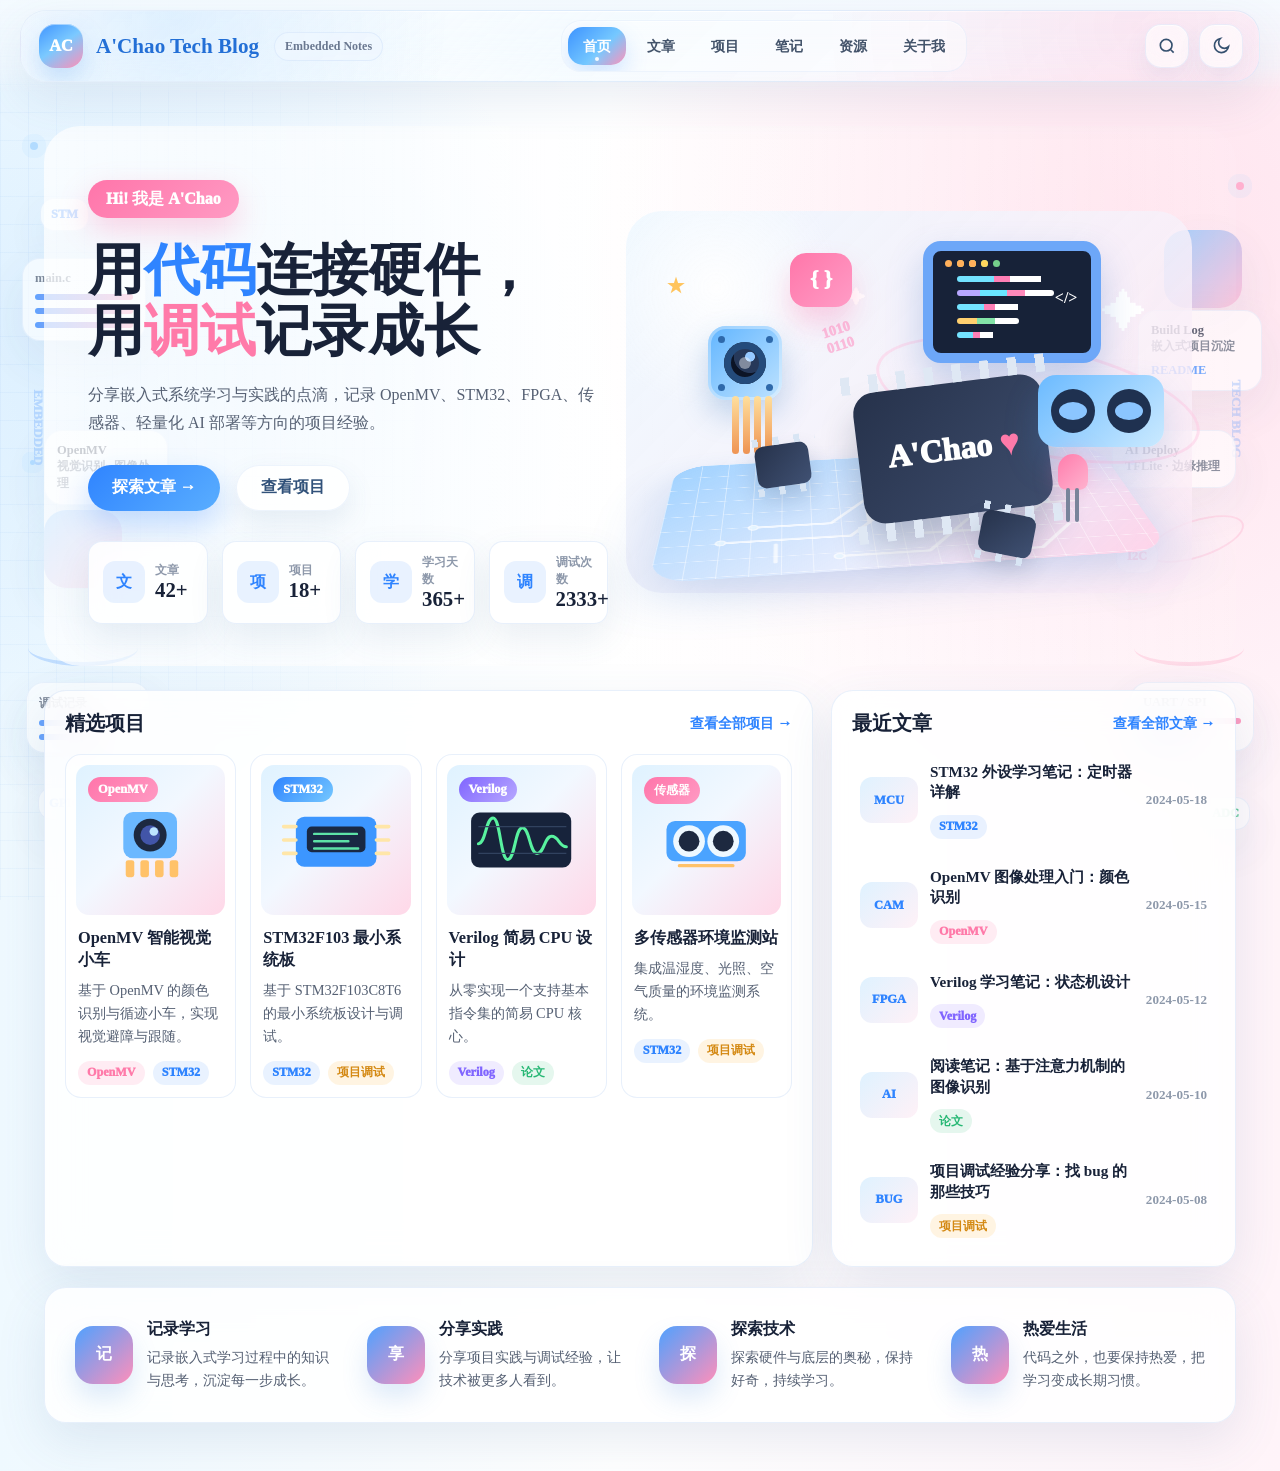
==== commit b321f37a: "Update" ====
--- a/index.html
+++ b/index.html
@@ -4,150 +4,193 @@
   <meta charset="utf-8">
   <meta name="viewport" content="width=device-width, initial-scale=1">
   <title>A'Chao Tech Blog</title>
-  <meta name="description" content="A'Chao 的嵌入式、硬件调试、AI 部署与学习记录博客。">
+  <meta name="description" content="A'Chao 的嵌入式技术博客，记录嵌入式开发、图像识别、硬件调试与项目实践。">
   <link rel="icon" href="assets/favicon.ico" sizes="any">
   <link rel="icon" href="assets/ac-favicon.png" type="image/png">
   <link rel="apple-touch-icon" href="assets/apple-touch-icon.png">
   <link rel="manifest" href="site.webmanifest">
-  <link rel="stylesheet" href="assets/styles.css">
+  <link rel="stylesheet" href="assets/homepage.css">
 </head>
 <body data-page="home">
-  <a class="skip-link" href="#content">跳到内容</a>
+  <aside class="side-decor left" aria-hidden="true">
+    <span class="decor-dot"></span>
+    <div class="decor-chip small">STM</div>
+    <div class="decor-code">main.c<span></span><span></span><span></span></div>
+    <div class="decor-label">EMBEDDED</div>
+    <div class="decor-bubble"><strong>OpenMV</strong>视觉识别 · 图像处理</div>
+    <div class="decor-sensor"></div>
+    <span class="decor-dot tiny"></span>
+    <div class="decor-chip purple">FPGA</div>
+    <div class="decor-wave"></div>
+    <div class="decor-note">调试记录<span class="line mid"></span><span class="line short"></span></div>
+    <div class="decor-pin">GPIO</div>
+  </aside>
+
+  <aside class="side-decor right" aria-hidden="true">
+    <span class="decor-dot"></span>
+    <div class="decor-mini-board"></div>
+    <div class="decor-card-mini"><strong>Build Log</strong>嵌入式项目沉淀<span>README</span></div>
+    <div class="decor-label">TECH BLOG</div>
+    <div class="decor-bubble"><strong>AI Deploy</strong>TFLite · 边缘推理</div>
+    <div class="decor-orbit"></div>
+    <span class="decor-dot tiny"></span>
+    <div class="decor-chip pink">I2C</div>
+    <div class="decor-wave"></div>
+    <div class="decor-note">UART / SPI<span class="line"></span><span class="line short"></span></div>
+    <div class="decor-chip green">ADC</div>
+  </aside>
+
   <header class="site-header">
-    <div class="header-inner">
+    <nav class="nav" aria-label="主导航">
       <a class="brand" href="index.html" aria-label="A'Chao Tech Blog 首页">
-        <img src="assets/site-logo-mark.png" width="56" height="56" alt="">
-        <span><strong>A'Chao Tech Blog</strong><small>♥</small></span>
+        <span class="brand-mark">AC</span>
+        <span>A'Chao Tech Blog</span>
       </a>
-      <nav class="site-nav" aria-label="主导航">
-        <a href="index.html" aria-current="page">首页</a>
-        <a href="archive.html">文章</a>
-        <a href="projects.html">项目</a>
-        <a href="notes.html">笔记</a>
-        <a href="resources.html">资源</a>
-        <a href="about.html">关于我</a>
-      </nav>
-      <div class="header-actions">
-        <a class="icon-link" href="archive.html" aria-label="搜索文章"><svg viewBox="0 0 24 24"><circle cx="11" cy="11" r="7"/><path d="m20 20-3.5-3.5"/></svg></a>
-        <button class="icon-button" id="themeToggle" type="button" aria-label="切换主题"><svg data-theme-icon="moon" viewBox="0 0 24 24"><path d="M21 14.2A8.5 8.5 0 0 1 9.8 3a7 7 0 1 0 11.2 11.2Z"/></svg><svg data-theme-icon="sun" viewBox="0 0 24 24" hidden><circle cx="12" cy="12" r="4"/><path d="M12 2v2M12 20v2M2 12h2M20 12h2M4.93 4.93l1.41 1.41M17.66 17.66l1.41 1.41"/></svg></button>
-        <img class="user-avatar" src="assets/apple-touch-icon.png" width="46" height="46" alt="">
+      <div class="nav-links">
+        <a class="nav-link active" href="index.html">首页</a>
+        <a class="nav-link" href="archive.html">文章</a>
+        <a class="nav-link" href="projects.html">项目</a>
+        <a class="nav-link" href="notes.html">笔记</a>
+        <a class="nav-link" href="resources.html">资源</a>
+        <a class="nav-link" href="about.html">关于我</a>
       </div>
-    </div>
+      <div class="nav-actions">
+        <button class="icon-btn" id="searchToggle" type="button" aria-label="搜索">
+          <svg width="20" height="20" viewBox="0 0 24 24" fill="none" stroke="currentColor" stroke-width="2"><circle cx="11" cy="11" r="7"/><path d="m20 20-3.5-3.5"/></svg>
+        </button>
+        <button class="icon-btn" id="themeToggle" type="button" aria-label="切换主题">
+          <svg data-theme-icon="moon" width="20" height="20" viewBox="0 0 24 24" fill="none" stroke="currentColor" stroke-width="2"><path d="M21 12.8A8.5 8.5 0 1 1 11.2 3 6.5 6.5 0 0 0 21 12.8Z"/></svg>
+          <svg data-theme-icon="sun" width="20" height="20" viewBox="0 0 24 24" fill="none" stroke="currentColor" stroke-width="2" hidden><circle cx="12" cy="12" r="4"/><path d="M12 2v2M12 20v2M2 12h2M20 12h2"/></svg>
+        </button>
+      </div>
+    </nav>
   </header>
 
-  <main id="content" class="site-main">
+  <div class="search-box" id="homeSearchBox">
+    <label>
+      <span>搜索</span>
+      <input class="search-input" data-search id="homeSearchInput" type="search" placeholder="搜索文章、项目、笔记...">
+    </label>
+  </div>
+
+  <main class="page" id="home">
     <section class="hero" aria-labelledby="hero-title">
-      <div class="hero-copy">
-        <span class="hello-pill">Hi! 我是 A'Chao 👋</span>
-        <h1 id="hero-title">用<span class="accent">代码</span>连接硬件，<br>用<span class="accent-pink">调试</span>记录成长</h1>
-        <p class="hero-lede">分享嵌入式系统学习与实践的点滴，记录每一次点亮的瞬间。</p>
-        <div class="button-row">
-          <a class="button primary" href="archive.html">探索文章 <svg viewBox="0 0 24 24"><path d="M5 12h14M13 6l6 6-6 6"/></svg></a>
-          <a class="button ghost" href="projects.html"><svg viewBox="0 0 24 24"><path d="M12 3 3 8l9 5 9-5-9-5Z"/><path d="m3 14 9 5 9-5"/></svg>查看项目</a>
+      <div class="hero-content">
+        <div class="eyebrow">Hi! 我是 A'Chao</div>
+        <h1 class="hero-title" id="hero-title">用<span class="blue">代码</span>连接硬件，<br>用<span class="pink">调试</span>记录成长</h1>
+        <p class="hero-desc">分享嵌入式系统学习与实践的点滴，记录 OpenMV、STM32、FPGA、传感器、轻量化 AI 部署等方向的项目经验。</p>
+        <div class="hero-actions">
+          <a class="btn btn-primary" href="archive.html">探索文章 →</a>
+          <a class="btn btn-secondary" href="projects.html">查看项目</a>
+        </div>
+        <div class="stats" aria-label="博客统计">
+          <div class="stat"><i class="stat-icon">文</i><div><span>文章</span><strong>42+</strong></div></div>
+          <div class="stat"><i class="stat-icon">项</i><div><span>项目</span><strong>18+</strong></div></div>
+          <div class="stat"><i class="stat-icon">学</i><div><span>学习天数</span><strong>365+</strong></div></div>
+          <div class="stat"><i class="stat-icon">调</i><div><span>调试次数</span><strong>2333+</strong></div></div>
         </div>
       </div>
-      <div class="hero-art">
-        <div class="hero-board" role="group" aria-label="可交互的嵌入式硬件展示板">
-          <span class="board-orbit one" aria-hidden="true"></span>
-          <span class="board-orbit two" aria-hidden="true"></span>
-          <span class="float-mark star-left" aria-hidden="true">★</span>
-          <span class="float-mark star-mid" aria-hidden="true">✦</span>
-          <span class="float-mark star-right" aria-hidden="true">✦</span>
-          <span class="float-mark binary" aria-hidden="true">1010<br>0110</span>
-          <span class="float-mark code-bubble" aria-hidden="true">{ }</span>
 
-          <div class="pcb-plane" aria-hidden="true">
-            <svg class="trace-map" viewBox="0 0 720 360" preserveAspectRatio="none">
-              <path d="M88 242H280M128 205h120l48-52h164M426 226h118l58-68M322 292h86l54-76M174 282h92l36-46M470 286h98l64-84" />
-              <path d="M314 100v76M352 82v92M394 98v82M248 136h86M434 128h70M522 112h92" />
-              <circle cx="88" cy="242" r="7" /><circle cx="128" cy="205" r="7" /><circle cx="602" cy="158" r="7" /><circle cx="632" cy="202" r="7" /><circle cx="248" cy="136" r="7" /><circle cx="568" cy="286" r="7" />
-            </svg>
-            <span class="solder-dot d1"></span><span class="solder-dot d2"></span><span class="solder-dot d3"></span><span class="solder-dot d4"></span><span class="solder-dot d5"></span><span class="solder-dot d6"></span>
-          </div>
+      <div class="hero-lab" aria-label="可交互嵌入式电路板">
+        <span class="lab-star s1">★</span>
+        <span class="lab-star s2">✦</span>
+        <span class="lab-star s3">✦</span>
+        <span class="lab-code-bubble">{ }</span>
+        <span class="lab-binary">1010<br>0110</span>
+        <span class="lab-orbit"></span>
+        <div class="lab-board" aria-hidden="true">
+          <svg viewBox="0 0 700 360" preserveAspectRatio="none">
+            <path d="M80 245h190l46-56h130M126 205h116l60-72h172M380 250h130l72-80M250 300h130l70-84M455 310h88l56-62" />
+            <path d="M300 92v118M345 80v116M390 100v108M160 258v48M520 126h104M500 178h126" />
+            <circle cx="80" cy="245" r="7"/><circle cx="126" cy="205" r="7"/><circle cx="582" cy="170" r="7"/><circle cx="624" cy="126" r="7"/><circle cx="250" cy="300" r="7"/>
+          </svg>
+        </div>
 
-          <button class="hero-part camera-module" type="button" data-hero-part data-hero-title="视觉采集模块" data-hero-text="摄像头负责采集图像输入，适合 OpenMV、目标识别和边缘视觉实验。" aria-label="查看视觉采集模块">
-            <span class="camera-shell"><span class="lens"><i></i></span></span>
-            <span class="pin-cable"><i></i><i></i><i></i><i></i></span>
-          </button>
+        <button class="lab-part camera-module" type="button" data-home-modal data-title="OpenMV 视觉模块" data-desc="摄像头模块用于颜色识别、目标追踪和视觉循迹，是博客里图像处理项目的入口。">
+          <span class="camera-shell"><span class="lens"><i></i></span></span>
+          <span class="camera-pins"><i></i><i></i><i></i><i></i></span>
+        </button>
 
-          <button class="hero-part code-display" type="button" data-hero-part data-hero-title="代码与调试屏" data-hero-text="把固件逻辑、串口日志和实验现象写成可复盘的技术文章。" aria-label="查看代码与调试屏">
-            <span class="window-dots"><i></i><i></i><i></i></span>
-            <span class="code-lines"><i></i><i></i><i></i><i></i><i></i></span>
-            <span class="code-mark">&lt;/&gt;</span>
-          </button>
+        <button class="lab-part code-display" type="button" data-home-modal data-title="代码与调试屏" data-desc="记录固件逻辑、串口日志、状态机和实验结果，把每一次调试变成可复盘的文章。">
+          <span class="window-dots"><i></i><i></i><i></i></span>
+          <span class="code-lines"><i></i><i></i><i></i><i></i><i></i></span>
+          <b>&lt;/&gt;</b>
+        </button>
 
-          <button class="hero-part mcu-chip is-active" type="button" data-hero-part data-hero-title="A'Chao 主控核心" data-hero-text="以 MCU、RTOS、FPGA 和 TinyML 为主线，把硬件实践整理成长期博客。" aria-label="查看 A'Chao 主控核心">
-            <span>A'Chao <b>♥</b></span>
-          </button>
+        <button class="lab-part main-chip" type="button" data-home-modal data-title="A'Chao 主控核心" data-desc="以 MCU、RTOS、FPGA 和 TinyML 为主线，把硬件实践整理成长期技术博客。">
+          <span>A'Chao <em>♥</em></span>
+        </button>
 
-          <button class="hero-part ultrasonic-module" type="button" data-hero-part data-hero-title="传感器接口" data-hero-text="记录摄像头、超声波、温湿度、光照等传感器的接线、驱动和调试过程。" aria-label="查看传感器接口">
-            <span class="sonar"><i></i></span><span class="sonar"><i></i></span>
-          </button>
+        <button class="lab-part ultrasonic" type="button" data-home-modal data-title="传感器接口" data-desc="整理摄像头、超声波、温湿度、光照等传感器的接线、驱动和排障经验。">
+          <span><i></i></span><span><i></i></span>
+        </button>
 
-          <button class="hero-part led-module" type="button" data-hero-part data-hero-title="状态指示灯" data-hero-text="从点亮 LED 到定位系统状态，把每一步调试都变成可复用经验。" aria-label="查看状态指示灯">
-            <span></span><i></i><i></i>
-          </button>
+        <button class="lab-part led-part" type="button" data-home-modal data-title="状态指示灯" data-desc="从点亮 LED 到定位系统状态，把每一步硬件验证记录下来。">
+          <span></span><i></i><i></i>
+        </button>
 
-          <button class="hero-part mini-chip chip-a" type="button" data-hero-part data-hero-title="外设芯片" data-hero-text="外设芯片、通信总线和驱动代码，是嵌入式项目里最值得沉淀的细节。" aria-label="查看外设芯片"></button>
-          <button class="hero-part mini-chip chip-b" type="button" data-hero-part data-hero-title="电源与接口" data-hero-text="电源、接口、焊接和板级问题会被整理成排查清单。" aria-label="查看电源与接口"></button>
-
-          <button class="hero-debug-card hero-part" type="button" data-hero-part data-hero-title="调试次数" data-hero-text="每一次失败、重烧、串口输出和波形确认，都是博客里的一条成长记录。" aria-label="查看调试次数">
-            <span class="bug-icon">✿</span>
-            <span><small>调试次数</small><strong>2333+ 次</strong></span>
-          </button>
-
-          <p class="hero-insight" aria-live="polite">
-            <strong id="heroInsightTitle">A'Chao 主控核心</strong>
-            <span id="heroInsightText">以 MCU、RTOS、FPGA 和 TinyML 为主线，把硬件实践整理成长期博客。</span>
-          </p>
-        </div>
+        <button class="lab-part mini-chip chip-a" type="button" data-home-modal data-title="外设芯片" data-desc="外设芯片、通信总线和驱动代码，是嵌入式项目最值得沉淀的细节。"></button>
+        <button class="lab-part mini-chip chip-b" type="button" data-home-modal data-title="电源与接口" data-desc="电源、接口、焊接和板级问题会被整理成排查清单。"></button>
       </div>
     </section>
 
-    <section class="stats-row" aria-label="站点数据">
-      <article class="stat-card"><span class="mini-icon">▤</span><div><small>文章</small><strong>42+ 篇</strong></div></article>
-      <article class="stat-card"><span class="mini-icon">⌘</span><div><small>项目</small><strong>18+ 个</strong></div></article>
-      <article class="stat-card"><span class="mini-icon">▣</span><div><small>学习天数</small><strong>365+ 天</strong></div></article>
+    <section class="section grid-main">
+      <div class="panel" id="projects">
+        <div class="panel-head">
+          <h2 class="section-title">精选项目</h2>
+          <a class="link-more" href="projects.html">查看全部项目 →</a>
+        </div>
+        <div class="project-list">
+          <article class="project-card" data-title="OpenMV 智能视觉小车" data-tags="openmv stm32 vision" data-home-modal data-desc="基于 OpenMV 的颜色识别与循迹小车，实现视觉避障、目标跟随与巡线控制。">
+            <div class="thumb"><span class="tag-top">OpenMV</span><svg viewBox="0 0 220 140" fill="none"><rect x="66" y="24" width="88" height="76" rx="16" fill="#6bb8ff"/><circle cx="110" cy="62" r="27" fill="#1d2940"/><circle cx="110" cy="62" r="16" fill="#4255a8"/><circle cx="116" cy="56" r="7" fill="#bde5ff"/><rect x="70" y="103" width="14" height="28" rx="4" fill="#ffc269"/><rect x="94" y="103" width="14" height="28" rx="4" fill="#ffc269"/><rect x="118" y="103" width="14" height="28" rx="4" fill="#ffc269"/><rect x="142" y="103" width="14" height="28" rx="4" fill="#ffc269"/></svg></div>
+            <div class="card-body"><h3 class="card-title">OpenMV 智能视觉小车</h3><p class="card-text">基于 OpenMV 的颜色识别与循迹小车，实现视觉避障与跟随。</p><div class="tags"><span class="tag pink">OpenMV</span><span class="tag">STM32</span></div></div>
+          </article>
+          <article class="project-card" data-title="STM32F103 最小系统板" data-tags="stm32 embedded board" data-home-modal data-desc="基于 STM32F103C8T6 的最小系统板设计、外设驱动与调试记录。">
+            <div class="thumb"><span class="tag-top blue">STM32</span><svg viewBox="0 0 220 140" fill="none"><rect x="44" y="32" width="132" height="82" rx="14" fill="#3c96ff"/><rect x="62" y="48" width="96" height="42" rx="8" fill="#192944"/><path d="M74 60h70M74 72h56M74 84h72" stroke="#5de2a7" stroke-width="4" stroke-linecap="round"/><path d="M44 48H24M44 70H24M44 92H24M176 48h20M176 70h20M176 92h20" stroke="#ffe6a8" stroke-width="6" stroke-linecap="round"/></svg></div>
+            <div class="card-body"><h3 class="card-title">STM32F103 最小系统板</h3><p class="card-text">基于 STM32F103C8T6 的最小系统板设计与调试。</p><div class="tags"><span class="tag">STM32</span><span class="tag gold">项目调试</span></div></div>
+          </article>
+          <article class="project-card" data-title="Verilog 简易 CPU 设计" data-tags="fpga verilog cpu" data-home-modal data-desc="从零实现一个支持基本指令集的简易 CPU 核心，包含仿真与验证。">
+            <div class="thumb"><span class="tag-top purple">Verilog</span><svg viewBox="0 0 220 140" fill="none"><rect x="28" y="25" width="164" height="90" rx="14" fill="#17233b"/><path d="M40 76c12 0 12-42 24-42s12 68 24 68 12-52 24-52 12 42 24 42 12-28 24-28 12 17 24 17" stroke="#58f29f" stroke-width="5" stroke-linecap="round"/><path d="M40 92h144M40 48h144" stroke="#31425f" stroke-width="2"/></svg></div>
+            <div class="card-body"><h3 class="card-title">Verilog 简易 CPU 设计</h3><p class="card-text">从零实现一个支持基本指令集的简易 CPU 核心。</p><div class="tags"><span class="tag purple">Verilog</span><span class="tag green">论文</span></div></div>
+          </article>
+          <article class="project-card" data-title="多传感器环境监测站" data-tags="sensor stm32 iot" data-home-modal data-desc="集成温湿度、光照、空气质量等传感器，实现环境数据采集与展示。">
+            <div class="thumb"><span class="tag-top">传感器</span><svg viewBox="0 0 220 140" fill="none"><rect x="45" y="39" width="130" height="66" rx="14" fill="#4aa3ff"/><circle cx="82" cy="72" r="26" fill="#eef8ff"/><circle cx="82" cy="72" r="17" fill="#1d2940"/><circle cx="138" cy="72" r="26" fill="#eef8ff"/><circle cx="138" cy="72" r="17" fill="#1d2940"/><path d="M66 112h88" stroke="#ffc269" stroke-width="5" stroke-linecap="round"/></svg></div>
+            <div class="card-body"><h3 class="card-title">多传感器环境监测站</h3><p class="card-text">集成温湿度、光照、空气质量的环境监测系统。</p><div class="tags"><span class="tag">STM32</span><span class="tag gold">项目调试</span></div></div>
+          </article>
+        </div>
+      </div>
+
+      <aside class="panel" id="articles">
+        <div class="panel-head">
+          <h2 class="section-title">最近文章</h2>
+          <a class="link-more" href="archive.html">查看全部文章 →</a>
+        </div>
+        <div class="article-list">
+          <a class="article" href="posts/rtos-scheduler.html" data-title="STM32 外设学习笔记 定时器详解" data-tags="stm32 embedded"><span class="article-thumb">MCU</span><div><h3>STM32 外设学习笔记：定时器详解</h3><div class="meta"><span class="tag">STM32</span></div></div><time>2024-05-18</time></a>
+          <a class="article" href="posts/edge-ai-inference.html" data-title="OpenMV 图像处理入门 颜色识别" data-tags="openmv ai"><span class="article-thumb">CAM</span><div><h3>OpenMV 图像处理入门：颜色识别</h3><div class="meta"><span class="tag pink">OpenMV</span></div></div><time>2024-05-15</time></a>
+          <a class="article" href="posts/ai-coding-workflow.html" data-title="Verilog 学习笔记 状态机设计" data-tags="verilog fpga"><span class="article-thumb">FPGA</span><div><h3>Verilog 学习笔记：状态机设计</h3><div class="meta"><span class="tag purple">Verilog</span></div></div><time>2024-05-12</time></a>
+          <a class="article" href="posts/out-of-stack-notes.html" data-title="阅读笔记 基于注意力机制的图像识别" data-tags="paper ai"><span class="article-thumb">AI</span><div><h3>阅读笔记：基于注意力机制的图像识别</h3><div class="meta"><span class="tag green">论文</span></div></div><time>2024-05-10</time></a>
+          <a class="article" href="posts/github-pages-start.html" data-title="项目调试经验 找 bug 技巧" data-tags="debug project"><span class="article-thumb">BUG</span><div><h3>项目调试经验分享：找 bug 的那些技巧</h3><div class="meta"><span class="tag gold">项目调试</span></div></div><time>2024-05-08</time></a>
+        </div>
+      </aside>
     </section>
 
-    <div class="home-grid">
-      <section class="section-card glass-card" aria-labelledby="featured-projects">
-        <div class="section-head">
-          <h2 class="section-title" id="featured-projects"><span class="mini-icon">★</span>精选项目</h2>
-          <a class="section-link" href="projects.html">查看全部项目 <svg viewBox="0 0 24 24"><path d="M5 12h14M13 6l6 6-6 6"/></svg></a>
-        </div>
-        <div class="project-strip">
-          <article class="mini-project"><div class="thumb camera"><span class="badge pink">OpenMV</span></div><h3>OpenMV 智能视觉小车</h3><p>颜色识别、循迹与目标追踪。</p><div class="tag-list"><span class="tag pink">OpenMV</span><span class="tag">STM32</span></div></article>
-          <article class="mini-project"><div class="thumb"><span class="badge">STM32</span></div><h3>STM32F103 最小系统板</h3><p>系统板设计、焊接与外设调试。</p><div class="tag-list"><span class="tag">STM32</span><span class="tag orange">项目调试</span></div></article>
-          <article class="mini-project"><div class="thumb dark"><span class="badge">Verilog</span></div><h3>Verilog 简易 CPU 设计</h3><p>从零实现指令集核心。</p><div class="tag-list"><span class="tag">Verilog</span><span class="tag green">论文</span></div></article>
-          <article class="mini-project"><div class="thumb camera"><span class="badge pink">传感器</span></div><h3>多传感器环境监测站</h3><p>温湿度、光照与空气质量采集。</p><div class="tag-list"><span class="tag">STM32</span><span class="tag orange">项目调试</span></div></article>
-        </div>
-      </section>
-
-      <section class="section-card glass-card" aria-labelledby="recent-posts">
-        <div class="section-head">
-          <h2 class="section-title" id="recent-posts"><span class="mini-icon">▤</span>最近文章</h2>
-          <a class="section-link" href="archive.html">查看全部文章 <svg viewBox="0 0 24 24"><path d="M5 12h14M13 6l6 6-6 6"/></svg></a>
-        </div>
-        <div class="article-list">
-          <a href="posts/rtos-scheduler.html"><div class="thumb"></div><div><h3>STM32 外设学习笔记：定时器详解</h3><p><span class="tag">STM32</span></p></div><time>2024-05-18</time></a>
-          <a href="posts/edge-ai-inference.html"><div class="thumb camera"></div><div><h3>OpenMV 图像处理入门：颜色识别</h3><p><span class="tag pink">OpenMV</span></p></div><time>2024-05-15</time></a>
-          <a href="posts/ai-coding-workflow.html"><div class="thumb dark"></div><div><h3>Verilog 学习笔记：状态机设计</h3><p><span class="tag">Verilog</span></p></div><time>2024-05-12</time></a>
-          <a href="posts/out-of-stack-notes.html"><div class="thumb paper"></div><div><h3>阅读笔记：基于注意力机制的图像识别</h3><p><span class="tag green">论文</span></p></div><time>2024-05-10</time></a>
-          <a href="posts/github-pages-start.html"><div class="thumb monitor"></div><div><h3>项目调试经验分享：找 bug 的那些技巧</h3><p><span class="tag orange">项目调试</span></p></div><time>2024-05-08</time></a>
-        </div>
-      </section>
-    </div>
-
-    <section class="feature-row" aria-label="博客方向">
-      <article><img src="assets/apple-touch-icon.png" width="78" height="78" alt=""><div><h3>记录学习</h3><p>记录嵌入式学习过程中的知识与思考。</p></div></article>
-      <article><div class="thumb camera"></div><div><h3>分享实践</h3><p>分享项目实践与调试经验。</p></div></article>
-      <article><div class="thumb"></div><div><h3>探索技术</h3><p>探索硬件与底层的奥秘。</p></div></article>
-      <article><div class="thumb paper"></div><div><h3>热爱生活</h3><p>代码之外，也要热爱生活。</p></div></article>
+    <section class="values panel" id="notes">
+      <article class="value"><div class="value-icon">记</div><div><h3>记录学习</h3><p>记录嵌入式学习过程中的知识与思考，沉淀每一步成长。</p></div></article>
+      <article class="value"><div class="value-icon">享</div><div><h3>分享实践</h3><p>分享项目实践与调试经验，让技术被更多人看到。</p></div></article>
+      <article class="value"><div class="value-icon">探</div><div><h3>探索技术</h3><p>探索硬件与底层的奥秘，保持好奇，持续学习。</p></div></article>
+      <article class="value"><div class="value-icon">热</div><div><h3>热爱生活</h3><p>代码之外，也要保持热爱，把学习变成长期习惯。</p></div></article>
     </section>
   </main>
 
-  <footer class="site-footer"><p>© <span id="year">2026</span> A'Chao Tech Blog. All rights reserved.</p><p>用代码连接硬件，用调试记录成长。</p></footer>
+  <div class="modal" id="homeModal" hidden>
+    <section class="modal-card" role="dialog" aria-modal="true" aria-labelledby="homeModalTitle">
+      <h2 id="homeModalTitle">标题</h2>
+      <p id="homeModalDesc">内容</p>
+      <button class="btn btn-primary" type="button" data-home-modal-close>关闭</button>
+    </section>
+  </div>
+
   <script src="assets/script.js"></script>
 </body>
 </html>
--- a/assets/homepage.css
+++ b/assets/homepage.css
@@ -0,0 +1,1543 @@
+:root {
+  color-scheme: light;
+  --blue: #2f84ff;
+  --blue-soft: #e8f4ff;
+  --pink: #ff7aa9;
+  --pink-soft: #fff0f7;
+  --ink: #182238;
+  --text: #556073;
+  --muted: #8d98aa;
+  --card: rgba(255, 255, 255, 0.84);
+  --line: rgba(128, 171, 229, 0.18);
+  --shadow: 0 18px 50px rgba(55, 100, 150, 0.12);
+  --max: 1240px;
+}
+
+html[data-theme="dark"] {
+  color-scheme: dark;
+  --ink: #edf6ff;
+  --text: #c5d2e5;
+  --muted: #91a2ba;
+  --card: rgba(22, 34, 55, 0.78);
+  --line: rgba(164, 200, 255, 0.14);
+  --shadow: 0 18px 50px rgba(0, 0, 0, 0.24);
+}
+
+* {
+  box-sizing: border-box;
+}
+
+html {
+  scroll-behavior: smooth;
+}
+
+body {
+  min-width: 320px;
+  min-height: 100vh;
+  margin: 0;
+  overflow-x: hidden;
+  color: var(--ink);
+  background:
+    radial-gradient(circle at 10% 25%, rgba(120, 190, 255, 0.18), transparent 28%),
+    radial-gradient(circle at 86% 18%, rgba(255, 139, 180, 0.18), transparent 32%),
+    linear-gradient(90deg, #eff9ff 0%, #fff 48%, #fff4f9 100%);
+  font-family: -apple-system, BlinkMacSystemFont, "Segoe UI", "Microsoft YaHei", Arial, sans-serif;
+}
+
+html[data-theme="dark"] body {
+  background: linear-gradient(135deg, #0f172a, #1b2943 55%, #3a2235);
+}
+
+body::before {
+  content: "";
+  position: fixed;
+  inset: 0;
+  z-index: -2;
+  pointer-events: none;
+  opacity: 0.82;
+  background-image:
+    linear-gradient(rgba(112, 170, 235, 0.08) 1px, transparent 1px),
+    linear-gradient(90deg, rgba(112, 170, 235, 0.08) 1px, transparent 1px);
+  background-size: 28px 28px;
+  mask-image: linear-gradient(90deg, #000 0%, transparent 36%, transparent 100%);
+}
+
+body,
+button,
+input {
+  font: inherit;
+}
+
+a {
+  color: inherit;
+  text-decoration: none;
+}
+
+button {
+  border: 0;
+  cursor: pointer;
+}
+
+svg {
+  display: block;
+}
+
+.site-header {
+  position: sticky;
+  top: 0;
+  z-index: 50;
+  padding: 10px 18px;
+  background: linear-gradient(180deg, rgba(244, 250, 255, 0.92) 0%, rgba(244, 250, 255, 0.58) 72%, rgba(244, 250, 255, 0) 100%);
+  backdrop-filter: blur(18px);
+  transition: padding 0.24s ease;
+}
+
+.site-header.scrolled {
+  padding-top: 8px;
+  padding-bottom: 8px;
+}
+
+html[data-theme="dark"] .site-header {
+  background: linear-gradient(180deg, rgba(15, 23, 42, 0.88) 0%, rgba(15, 23, 42, 0.42) 74%, rgba(15, 23, 42, 0) 100%);
+}
+
+.nav {
+  position: relative;
+  display: flex;
+  max-width: var(--max);
+  height: 72px;
+  align-items: center;
+  justify-content: space-between;
+  gap: 18px;
+  margin: 0 auto;
+  padding: 0 16px 0 18px;
+  overflow: hidden;
+  border: 1px solid rgba(122, 169, 232, 0.18);
+  border-radius: 26px;
+  background:
+    linear-gradient(135deg, rgba(255, 255, 255, 0.82), rgba(245, 251, 255, 0.62) 46%, rgba(255, 241, 248, 0.58));
+  box-shadow: 0 18px 46px rgba(74, 112, 158, 0.11), inset 0 1px 0 rgba(255, 255, 255, 0.82);
+  backdrop-filter: blur(22px) saturate(150%);
+}
+
+html[data-theme="dark"] .nav {
+  border-color: rgba(164, 200, 255, 0.14);
+  background: linear-gradient(135deg, rgba(20, 31, 52, 0.86), rgba(22, 36, 60, 0.68), rgba(66, 37, 58, 0.48));
+  box-shadow: 0 18px 46px rgba(0, 0, 0, 0.22), inset 0 1px 0 rgba(255, 255, 255, 0.08);
+}
+
+.nav::before {
+  content: "";
+  position: absolute;
+  inset: 0;
+  pointer-events: none;
+  background:
+    radial-gradient(circle at 12% 0%, rgba(105, 184, 255, 0.2), transparent 26%),
+    radial-gradient(circle at 90% 22%, rgba(255, 147, 192, 0.16), transparent 28%),
+    linear-gradient(90deg, rgba(255, 255, 255, 0.4), rgba(255, 255, 255, 0) 34%);
+}
+
+.nav > * {
+  position: relative;
+  z-index: 1;
+}
+
+.brand {
+  display: flex;
+  align-items: center;
+  gap: 13px;
+  color: #236fd6;
+  font-size: 1.32rem;
+  font-weight: 900;
+  letter-spacing: 0;
+  white-space: nowrap;
+}
+
+.brand-mark {
+  display: grid;
+  width: 44px;
+  height: 44px;
+  place-items: center;
+  color: #fff;
+  border-radius: 16px;
+  background: linear-gradient(145deg, #3f94ff 0%, #7bc9ff 48%, #ff8fb7 100%);
+  box-shadow: 0 12px 26px rgba(69, 149, 239, 0.26), inset 0 1px 0 rgba(255, 255, 255, 0.45);
+  font-size: 1.02rem;
+  font-weight: 950;
+}
+
+.brand::after {
+  content: "Embedded Notes";
+  margin-left: 2px;
+  padding: 6px 10px;
+  border: 1px solid rgba(128, 171, 229, 0.14);
+  border-radius: 999px;
+  color: #6a7890;
+  background: rgba(239, 247, 255, 0.74);
+  font-size: 0.75rem;
+  font-weight: 900;
+}
+
+html[data-theme="dark"] .brand {
+  color: #9fd3ff;
+}
+
+html[data-theme="dark"] .brand::after {
+  color: #c9d8ea;
+  border-color: rgba(164, 200, 255, 0.14);
+  background: rgba(20, 31, 52, 0.72);
+}
+
+.nav-links {
+  display: flex;
+  gap: 6px;
+  padding: 6px;
+  overflow-x: auto;
+  border: 1px solid rgba(140, 181, 234, 0.12);
+  border-radius: 20px;
+  background: rgba(255, 255, 255, 0.42);
+  box-shadow: inset 0 1px 0 rgba(255, 255, 255, 0.58);
+  scrollbar-width: none;
+}
+
+.nav-links::-webkit-scrollbar {
+  display: none;
+}
+
+.nav-link {
+  position: relative;
+  display: flex;
+  height: 38px;
+  align-items: center;
+  padding: 0 15px;
+  border-radius: 15px;
+  color: #44546b;
+  font-size: 0.9rem;
+  font-weight: 900;
+  white-space: nowrap;
+  transition: color 0.22s ease, background 0.22s ease, box-shadow 0.22s ease, transform 0.22s ease;
+}
+
+.nav-link:hover,
+.nav-link:focus-visible {
+  color: var(--blue);
+  background: rgba(233, 245, 255, 0.78);
+  box-shadow: 0 8px 18px rgba(67, 132, 221, 0.1);
+  transform: translateY(-1px);
+}
+
+.nav-link.active {
+  color: #fff;
+  background: linear-gradient(135deg, #3d93ff, #75c8ff 58%, #ff92ba);
+  box-shadow: 0 10px 22px rgba(62, 147, 255, 0.22);
+}
+
+.nav-link.active::after {
+  content: "";
+  position: absolute;
+  left: 50%;
+  bottom: 4px;
+  width: 4px;
+  height: 4px;
+  border-radius: 50%;
+  background: rgba(255, 255, 255, 0.92);
+  box-shadow: 0 0 10px rgba(255, 255, 255, 0.7);
+  transform: translateX(-50%);
+}
+
+html[data-theme="dark"] .nav-links {
+  border-color: rgba(164, 200, 255, 0.12);
+  background: rgba(15, 23, 42, 0.36);
+}
+
+html[data-theme="dark"] .nav-link {
+  color: #c5d2e5;
+}
+
+.nav-actions {
+  display: flex;
+  gap: 10px;
+}
+
+.icon-btn {
+  display: grid;
+  width: 44px;
+  height: 44px;
+  place-items: center;
+  color: #35506f;
+  border: 1px solid rgba(126, 170, 230, 0.15);
+  border-radius: 16px;
+  background: rgba(255, 255, 255, 0.66);
+  box-shadow: 0 12px 24px rgba(60, 100, 150, 0.08), inset 0 1px 0 rgba(255, 255, 255, 0.68);
+  backdrop-filter: blur(12px);
+  transition: transform 0.2s ease, color 0.2s ease, box-shadow 0.2s ease;
+}
+
+.icon-btn:hover,
+.icon-btn:focus-visible {
+  color: var(--blue);
+  background: linear-gradient(135deg, rgba(236, 247, 255, 0.92), rgba(255, 241, 248, 0.86));
+  box-shadow: 0 16px 30px rgba(60, 100, 150, 0.13);
+  transform: translateY(-2px) scale(1.02);
+}
+
+.icon-btn svg[hidden] {
+  display: none;
+}
+
+html[data-theme="dark"] .icon-btn {
+  color: #d8e8ff;
+  border-color: rgba(164, 200, 255, 0.14);
+  background: rgba(22, 34, 55, 0.72);
+}
+
+.search-box {
+  position: fixed;
+  top: 94px;
+  right: max(24px, calc((100vw - var(--max)) / 2 + 24px));
+  z-index: 48;
+  width: min(420px, calc(100vw - 32px));
+  padding: 14px;
+  border: 1px solid rgba(127, 170, 228, 0.18);
+  border-radius: 24px;
+  background: rgba(255, 255, 255, 0.88);
+  box-shadow: var(--shadow);
+  backdrop-filter: blur(18px);
+  opacity: 0;
+  pointer-events: none;
+  transform: translateY(-10px);
+  transition: opacity 0.2s ease, transform 0.2s ease;
+}
+
+.search-box.open {
+  opacity: 1;
+  pointer-events: auto;
+  transform: translateY(0);
+}
+
+.search-box label {
+  display: grid;
+  gap: 8px;
+  color: var(--muted);
+  font-size: 0.8rem;
+  font-weight: 900;
+}
+
+.search-input {
+  width: 100%;
+  min-height: 48px;
+  padding: 0 16px;
+  color: var(--ink);
+  border: 1px solid rgba(128, 171, 229, 0.1);
+  border-radius: 18px;
+  outline: 0;
+  background: linear-gradient(135deg, #f1f8ff, #fff5fa);
+}
+
+.page {
+  max-width: var(--max);
+  margin: 0 auto;
+  padding: 34px 24px 48px;
+}
+
+.hero {
+  position: relative;
+  display: grid;
+  grid-template-columns: minmax(520px, 0.82fr) minmax(520px, 1fr);
+  min-height: 540px;
+  align-items: center;
+  gap: 18px;
+  overflow: hidden;
+  padding: 46px 44px 34px;
+  border-radius: 36px;
+  background:
+    linear-gradient(90deg, rgba(255, 255, 255, 0.72) 0%, rgba(255, 255, 255, 0.56) 34%, rgba(255, 255, 255, 0.2) 64%, rgba(255, 255, 255, 0.08) 100%);
+}
+
+.hero-content {
+  position: relative;
+  z-index: 2;
+  min-width: 0;
+  max-width: 620px;
+}
+
+.eyebrow {
+  display: inline-flex;
+  min-height: 38px;
+  align-items: center;
+  padding: 6px 18px;
+  color: #fff;
+  border-radius: 999px;
+  background: linear-gradient(135deg, #ff75aa, #ff9ac3);
+  box-shadow: 0 12px 30px rgba(255, 107, 160, 0.28);
+  font-weight: 950;
+}
+
+.hero-title {
+  margin: 22px 0 0;
+  color: var(--ink);
+  font-size: clamp(2.85rem, 4.35vw, 4.1rem);
+  line-height: 1.08;
+  letter-spacing: 0;
+}
+
+.blue {
+  color: var(--blue);
+}
+
+.pink {
+  color: var(--pink);
+}
+
+.hero-desc {
+  max-width: 610px;
+  margin: 20px 0 0;
+  color: var(--text);
+  font-size: 1rem;
+  line-height: 1.75;
+  overflow-wrap: anywhere;
+}
+
+.hero-actions {
+  display: flex;
+  flex-wrap: wrap;
+  gap: 16px;
+  margin-top: 28px;
+}
+
+.btn {
+  display: inline-flex;
+  min-height: 46px;
+  align-items: center;
+  justify-content: center;
+  padding: 0 24px;
+  border-radius: 999px;
+  font-weight: 950;
+}
+
+.btn-primary {
+  color: #fff;
+  background: linear-gradient(135deg, var(--blue), #5aaeff);
+  box-shadow: 0 14px 30px rgba(47, 132, 255, 0.27);
+}
+
+.btn-secondary {
+  color: #31527a;
+  border: 1px solid rgba(132, 174, 231, 0.14);
+  background: rgba(255, 255, 255, 0.82);
+  box-shadow: 0 12px 28px rgba(70, 104, 150, 0.1);
+}
+
+.stats {
+  display: grid;
+  grid-template-columns: repeat(4, minmax(0, 1fr));
+  gap: 14px;
+  margin-top: 30px;
+}
+
+.stat {
+  display: grid;
+  grid-template-columns: 42px minmax(0, 1fr);
+  gap: 10px;
+  align-items: center;
+  min-height: 70px;
+  padding: 12px 14px;
+  border: 1px solid var(--line);
+  border-radius: 14px;
+  background: var(--card);
+  box-shadow: 0 14px 34px rgba(65, 104, 151, 0.1);
+  backdrop-filter: blur(14px);
+}
+
+.stat-icon {
+  display: grid;
+  width: 42px;
+  height: 42px;
+  place-items: center;
+  color: var(--blue);
+  border-radius: 12px;
+  background: rgba(47, 132, 255, 0.1);
+  font-style: normal;
+  font-weight: 950;
+}
+
+.stat span {
+  display: block;
+  color: var(--muted);
+  font-size: 0.78rem;
+  font-weight: 900;
+}
+
+.stat strong {
+  display: block;
+  color: var(--ink);
+  font-size: 1.3rem;
+  line-height: 1.1;
+}
+
+.hero-lab {
+  position: relative;
+  z-index: 1;
+  width: min(100%, 640px);
+  aspect-ratio: 1.48;
+  justify-self: center;
+  isolation: isolate;
+}
+
+.hero-lab::before {
+  content: "";
+  position: absolute;
+  inset: 0;
+  z-index: -3;
+  border-radius: 36px;
+  background:
+    radial-gradient(circle at 16% 20%, rgba(255, 255, 255, 0.92), transparent 22%),
+    linear-gradient(135deg, rgba(236, 247, 255, 0.9), rgba(255, 235, 245, 0.78));
+}
+
+.hero-lab::after {
+  content: "";
+  position: absolute;
+  inset: 25% 2% 7% 5%;
+  z-index: -2;
+  border-radius: 40px;
+  background:
+    linear-gradient(90deg, rgba(255, 255, 255, 0.48) 1px, transparent 1px),
+    linear-gradient(rgba(255, 255, 255, 0.48) 1px, transparent 1px),
+    linear-gradient(135deg, rgba(145, 203, 255, 0.86), rgba(224, 235, 255, 0.66) 58%, rgba(255, 202, 228, 0.76));
+  background-size: 32px 32px, 32px 32px, auto;
+  box-shadow: 0 30px 70px rgba(62, 127, 207, 0.24);
+  transform: perspective(900px) rotateX(58deg) rotateZ(-7deg);
+  transform-origin: center bottom;
+}
+
+.lab-board {
+  position: absolute;
+  inset: 24% 4% 5% 6%;
+  z-index: 0;
+  pointer-events: none;
+}
+
+.lab-board svg {
+  width: 100%;
+  height: 100%;
+  opacity: 0.78;
+  transform: perspective(900px) rotateX(58deg) rotateZ(-7deg);
+  transform-origin: center bottom;
+}
+
+.lab-board path,
+.lab-board circle {
+  fill: none;
+  stroke: rgba(255, 255, 255, 0.9);
+  stroke-width: 6;
+  stroke-linecap: round;
+  stroke-linejoin: round;
+}
+
+.lab-board circle {
+  fill: #eaf7ff;
+  stroke-width: 3;
+}
+
+.lab-star,
+.lab-code-bubble,
+.lab-binary,
+.lab-orbit {
+  position: absolute;
+  pointer-events: none;
+}
+
+.lab-star.s1 {
+  left: 7%;
+  top: 16%;
+  color: #ffc45c;
+  font-size: 1.25rem;
+}
+
+.lab-star.s2 {
+  left: 39%;
+  top: 20%;
+  color: #fff;
+  font-size: 1.2rem;
+}
+
+.lab-star.s3 {
+  right: 8%;
+  top: 20%;
+  color: #fff;
+  font-size: 2.8rem;
+}
+
+.lab-code-bubble {
+  left: 29%;
+  top: 11%;
+  display: grid;
+  width: 62px;
+  height: 54px;
+  place-items: center;
+  color: #fff;
+  border-radius: 16px;
+  background: linear-gradient(135deg, #ff76a9, #ff9cc6);
+  box-shadow: 0 16px 28px rgba(255, 103, 163, 0.28);
+  font-size: 1.35rem;
+  font-weight: 950;
+}
+
+.lab-binary {
+  left: 35%;
+  top: 29%;
+  color: rgba(255, 130, 185, 0.5);
+  font-size: 0.9rem;
+  font-weight: 950;
+  line-height: 1.1;
+  transform: rotate(-18deg);
+}
+
+.lab-orbit {
+  right: -2%;
+  top: 35%;
+  width: 330px;
+  height: 110px;
+  border: 3px solid rgba(255, 202, 228, 0.5);
+  border-radius: 50%;
+  transform: rotate(12deg);
+}
+
+.lab-part {
+  position: absolute;
+  z-index: 5;
+  color: var(--ink);
+  background: none;
+  transition: transform 0.18s ease, filter 0.18s ease, box-shadow 0.18s ease;
+}
+
+.lab-part:hover,
+.lab-part:focus-visible {
+  filter: saturate(1.08);
+  transform: translateY(-5px) scale(1.03);
+}
+
+.lab-part:focus-visible {
+  outline: 3px solid rgba(47, 132, 255, 0.34);
+  outline-offset: 4px;
+}
+
+.camera-module {
+  left: 12%;
+  top: 30%;
+  width: 108px;
+  height: 128px;
+}
+
+.camera-shell {
+  position: absolute;
+  left: 14px;
+  top: 0;
+  display: grid;
+  width: 74px;
+  height: 74px;
+  place-items: center;
+  border-radius: 18px;
+  background: linear-gradient(135deg, #61b5ff, #bfe3ff);
+  box-shadow: 0 14px 30px rgba(52, 114, 185, 0.28), inset 0 0 0 3px rgba(255, 255, 255, 0.35);
+}
+
+.camera-shell::before {
+  content: "";
+  position: absolute;
+  left: 10px;
+  top: 10px;
+  width: 7px;
+  height: 7px;
+  border-radius: 50%;
+  background: #2e69ab;
+  box-shadow: 48px 0 #2e69ab, 0 48px #2e69ab, 48px 48px #2e69ab;
+}
+
+.lens {
+  display: grid;
+  width: 42px;
+  height: 42px;
+  place-items: center;
+  border-radius: 50%;
+  background: radial-gradient(circle at 62% 35%, #96c9ff 0 12%, #263859 14% 42%, #0c1426 44% 100%);
+  box-shadow: inset 0 0 0 7px #244b7b;
+}
+
+.lens i {
+  width: 12px;
+  height: 12px;
+  border-radius: 50%;
+  background: rgba(255, 255, 255, 0.42);
+}
+
+.camera-pins {
+  position: absolute;
+  left: 38px;
+  top: 70px;
+  display: flex;
+  gap: 4px;
+}
+
+.camera-pins i {
+  width: 7px;
+  height: 58px;
+  border-radius: 999px;
+  background: linear-gradient(#ffdf9d, #ef9453);
+}
+
+.code-display {
+  right: 16%;
+  top: 8%;
+  width: 178px;
+  height: 122px;
+  padding: 25px 24px 16px;
+  border: 10px solid #6da7f8;
+  border-radius: 18px;
+  background: #172238;
+  box-shadow: 0 18px 36px rgba(55, 112, 194, 0.28);
+}
+
+.window-dots {
+  position: absolute;
+  left: 12px;
+  top: 9px;
+  display: flex;
+  gap: 5px;
+}
+
+.window-dots i {
+  width: 7px;
+  height: 7px;
+  border-radius: 50%;
+  background: #ffb05b;
+  box-shadow: 12px 0 #ffd65d, 24px 0 #75d08b;
+}
+
+.code-lines i {
+  display: block;
+  height: 6px;
+  margin-bottom: 8px;
+  border-radius: 999px;
+  background: linear-gradient(90deg, #73e3ff 0 34%, #ff7fb5 34% 48%, #fff 48% 76%, transparent 76%);
+}
+
+.code-lines i:nth-child(2) {
+  width: 88%;
+  background: linear-gradient(90deg, #b8a7ff 0 24%, #69e6ff 24% 52%, #ff8abb 52% 70%, #fff 70%);
+}
+
+.code-lines i:nth-child(3) {
+  width: 72%;
+}
+
+.code-lines i:nth-child(4) {
+  width: 56%;
+  background: linear-gradient(90deg, #ffd06f 0 32%, #83e4a7 32% 62%, #fff 62%);
+}
+
+.code-lines i:nth-child(5) {
+  width: 42%;
+}
+
+.code-display b {
+  position: absolute;
+  right: 14px;
+  top: 38px;
+  color: #fff;
+}
+
+.main-chip {
+  left: 41%;
+  top: 45%;
+  display: grid;
+  width: 190px;
+  height: 132px;
+  place-items: center;
+  color: #fff;
+  border-radius: 22px;
+  background: linear-gradient(135deg, #26324b, #3e4d6d);
+  box-shadow: 0 24px 36px rgba(27, 43, 76, 0.28);
+  transform: rotate(-7deg);
+  font-size: 2rem;
+  font-weight: 950;
+}
+
+.main-chip:hover,
+.main-chip:focus-visible {
+  transform: translateY(-5px) scale(1.03) rotate(-7deg);
+}
+
+.main-chip::before,
+.main-chip::after {
+  content: "";
+  position: absolute;
+  left: -18px;
+  right: -18px;
+  height: 18px;
+  background: repeating-linear-gradient(90deg, transparent 0 9px, #dfe8f4 9px 18px, transparent 18px 28px);
+}
+
+.main-chip::before {
+  top: -18px;
+}
+
+.main-chip::after {
+  bottom: -18px;
+}
+
+.main-chip em {
+  color: var(--pink);
+  font-style: normal;
+}
+
+.ultrasonic {
+  right: 5%;
+  top: 43%;
+  display: flex;
+  width: 126px;
+  height: 72px;
+  align-items: center;
+  justify-content: center;
+  gap: 12px;
+  border-radius: 18px;
+  background: linear-gradient(135deg, #6bbaff, #cbeaff);
+  box-shadow: 0 18px 34px rgba(69, 130, 204, 0.22);
+}
+
+.ultrasonic span {
+  display: grid;
+  width: 44px;
+  height: 44px;
+  place-items: center;
+  border-radius: 50%;
+  background: #1f3150;
+}
+
+.ultrasonic i {
+  width: 28px;
+  height: 18px;
+  border-radius: 50%;
+  background: #8bc5ff;
+}
+
+.led-part {
+  right: 17%;
+  bottom: 18%;
+  width: 48px;
+  height: 70px;
+}
+
+.led-part span {
+  position: absolute;
+  left: 10px;
+  top: 0;
+  width: 30px;
+  height: 36px;
+  border-radius: 16px 16px 9px 9px;
+  background: linear-gradient(135deg, #ff7cac, #ffb3cf);
+  box-shadow: 0 0 24px rgba(255, 118, 171, 0.36);
+}
+
+.led-part i {
+  position: absolute;
+  top: 34px;
+  width: 4px;
+  height: 34px;
+  border-radius: 99px;
+  background: #78849b;
+}
+
+.led-part i:nth-child(2) {
+  left: 18px;
+}
+
+.led-part i:nth-child(3) {
+  right: 17px;
+}
+
+.mini-chip {
+  width: 54px;
+  height: 42px;
+  border-radius: 9px;
+  background: linear-gradient(135deg, #26324b, #405173);
+  box-shadow: 0 12px 24px rgba(35, 56, 91, 0.2);
+}
+
+.mini-chip::before,
+.mini-chip::after {
+  content: "";
+  position: absolute;
+  left: -8px;
+  right: -8px;
+  height: 8px;
+  background: repeating-linear-gradient(90deg, transparent 0 7px, #d8e5f4 7px 13px, transparent 13px 21px);
+}
+
+.mini-chip::before {
+  top: -8px;
+}
+
+.mini-chip::after {
+  bottom: -8px;
+}
+
+.chip-a {
+  left: 23%;
+  bottom: 28%;
+  transform: rotate(-8deg);
+}
+
+.chip-b {
+  right: 28%;
+  bottom: 10%;
+  transform: rotate(11deg);
+}
+
+.chip-a:hover,
+.chip-a:focus-visible {
+  transform: translateY(-5px) scale(1.03) rotate(-8deg);
+}
+
+.chip-b:hover,
+.chip-b:focus-visible {
+  transform: translateY(-5px) scale(1.03) rotate(11deg);
+}
+
+.section {
+  margin-top: 24px;
+}
+
+.grid-main {
+  display: grid;
+  grid-template-columns: minmax(0, 1fr) 405px;
+  gap: 18px;
+}
+
+.panel {
+  border: 1px solid var(--line);
+  border-radius: 22px;
+  background: var(--card);
+  box-shadow: var(--shadow);
+  backdrop-filter: blur(18px);
+}
+
+.grid-main > .panel,
+.values {
+  padding: 20px;
+}
+
+.panel-head {
+  display: flex;
+  align-items: center;
+  justify-content: space-between;
+  gap: 16px;
+  margin-bottom: 18px;
+}
+
+.section-title {
+  margin: 0;
+  color: var(--ink);
+  font-size: 1.28rem;
+  line-height: 1.2;
+}
+
+.link-more {
+  color: var(--blue);
+  font-size: 0.9rem;
+  font-weight: 950;
+  white-space: nowrap;
+}
+
+.project-list {
+  display: grid;
+  grid-template-columns: repeat(4, minmax(0, 1fr));
+  gap: 14px;
+}
+
+.project-card {
+  padding: 10px;
+  overflow: hidden;
+  border: 1px solid var(--line);
+  border-radius: 16px;
+  background: rgba(255, 255, 255, 0.62);
+  transition: transform 0.2s ease, box-shadow 0.2s ease;
+}
+
+.project-card:hover,
+.project-card:focus-within {
+  box-shadow: 0 18px 34px rgba(55, 100, 150, 0.14);
+  transform: translateY(-4px);
+}
+
+.thumb {
+  position: relative;
+  display: grid;
+  min-height: 150px;
+  place-items: center;
+  overflow: hidden;
+  border-radius: 13px;
+  background: linear-gradient(135deg, #dff2ff, #f2f8ff 46%, #ffd8e8);
+}
+
+.thumb svg {
+  width: 90%;
+  height: 120px;
+}
+
+.tag-top {
+  position: absolute;
+  left: 12px;
+  top: 12px;
+  z-index: 2;
+  padding: 5px 10px;
+  color: #fff;
+  border-radius: 999px;
+  background: linear-gradient(135deg, #ff75aa, #ff9ac3);
+  font-size: 0.78rem;
+  font-weight: 950;
+}
+
+.tag-top.blue {
+  background: linear-gradient(135deg, #2f84ff, #75c8ff);
+}
+
+.tag-top.purple {
+  background: linear-gradient(135deg, #8065ff, #b7a8ff);
+}
+
+.card-body {
+  padding: 12px 2px 2px;
+}
+
+.card-title {
+  margin: 0;
+  color: var(--ink);
+  font-size: 1.02rem;
+  line-height: 1.35;
+}
+
+.card-text {
+  margin: 8px 0 0;
+  color: var(--text);
+  font-size: 0.9rem;
+  line-height: 1.62;
+}
+
+.tags,
+.meta {
+  display: flex;
+  flex-wrap: wrap;
+  gap: 8px;
+  margin-top: 12px;
+}
+
+.tag {
+  display: inline-flex;
+  min-height: 24px;
+  align-items: center;
+  padding: 3px 9px;
+  color: var(--blue);
+  border-radius: 999px;
+  background: rgba(47, 132, 255, 0.1);
+  font-size: 0.76rem;
+  font-weight: 950;
+}
+
+.tag.pink {
+  color: var(--pink);
+  background: rgba(255, 122, 169, 0.14);
+}
+
+.tag.purple {
+  color: #8065ff;
+  background: rgba(128, 101, 255, 0.12);
+}
+
+.tag.green {
+  color: #28b875;
+  background: rgba(40, 184, 117, 0.12);
+}
+
+.tag.gold {
+  color: #d48913;
+  background: rgba(255, 188, 74, 0.16);
+}
+
+.article-list {
+  display: grid;
+  gap: 12px;
+}
+
+.article {
+  display: grid;
+  grid-template-columns: 58px minmax(0, 1fr) auto;
+  gap: 12px;
+  align-items: center;
+  padding: 8px;
+  border-radius: 14px;
+  transition: background 0.18s ease, transform 0.18s ease;
+}
+
+.article:hover,
+.article:focus-visible {
+  background: rgba(47, 132, 255, 0.06);
+  transform: translateX(2px);
+}
+
+.article-thumb {
+  display: grid;
+  width: 58px;
+  height: 46px;
+  place-items: center;
+  color: var(--blue);
+  border-radius: 12px;
+  background: linear-gradient(135deg, #dff2ff, #fff1f7);
+  font-size: 0.78rem;
+  font-weight: 950;
+}
+
+.article h3 {
+  margin: 0;
+  color: var(--ink);
+  font-size: 0.95rem;
+  line-height: 1.35;
+}
+
+.article time {
+  color: var(--muted);
+  font-size: 0.82rem;
+  font-weight: 800;
+}
+
+.values {
+  display: grid;
+  grid-template-columns: repeat(4, minmax(0, 1fr));
+  gap: 18px;
+  margin-top: 20px;
+}
+
+.value {
+  display: grid;
+  grid-template-columns: 58px minmax(0, 1fr);
+  gap: 14px;
+  align-items: center;
+  padding: 10px;
+}
+
+.value-icon {
+  display: grid;
+  width: 58px;
+  height: 58px;
+  place-items: center;
+  color: #fff;
+  border-radius: 18px;
+  background: linear-gradient(135deg, #4fa1ff, #ff8fba);
+  box-shadow: 0 14px 26px rgba(73, 139, 221, 0.18);
+  font-weight: 950;
+}
+
+.value h3 {
+  margin: 0;
+  color: var(--ink);
+  font-size: 1.02rem;
+}
+
+.value p {
+  margin: 6px 0 0;
+  color: var(--text);
+  font-size: 0.9rem;
+  line-height: 1.58;
+}
+
+.modal {
+  position: fixed;
+  inset: 0;
+  z-index: 90;
+  display: grid;
+  place-items: center;
+  padding: 24px;
+  background: rgba(16, 27, 45, 0.42);
+  backdrop-filter: blur(10px);
+}
+
+.modal-card {
+  width: min(520px, 100%);
+  padding: 24px;
+  border: 1px solid var(--line);
+  border-radius: 24px;
+  background: var(--card);
+  box-shadow: var(--shadow);
+}
+
+.modal-card h2 {
+  margin: 0;
+  color: var(--ink);
+}
+
+.modal-card p {
+  margin: 12px 0 22px;
+  color: var(--text);
+  line-height: 1.7;
+}
+
+[hidden] {
+  display: none !important;
+}
+
+.side-decor {
+  position: fixed;
+  top: 130px;
+  bottom: 30px;
+  z-index: -1;
+  width: 150px;
+  pointer-events: none;
+  opacity: 0.72;
+}
+
+.side-decor.left {
+  left: 18px;
+}
+
+.side-decor.right {
+  right: 18px;
+}
+
+.side-decor > * {
+  position: absolute;
+}
+
+.decor-dot {
+  width: 8px;
+  height: 8px;
+  border-radius: 50%;
+  background: #9ed2ff;
+  box-shadow: 0 0 0 8px rgba(158, 210, 255, 0.16);
+}
+
+.decor-dot.tiny {
+  width: 5px;
+  height: 5px;
+}
+
+.left .decor-dot { left: 12px; top: 12px; }
+.left .decor-dot.tiny { right: 18px; top: 330px; }
+.right .decor-dot { right: 18px; top: 52px; background: #ff9ac3; }
+.right .decor-dot.tiny { left: 18px; top: 330px; background: #9ed2ff; }
+
+.decor-chip,
+.decor-pin {
+  padding: 8px 10px;
+  color: var(--blue);
+  border: 1px solid var(--line);
+  border-radius: 14px;
+  background: var(--card);
+  box-shadow: var(--shadow);
+  font-size: 0.78rem;
+  font-weight: 950;
+}
+
+.decor-chip.small { left: 22px; top: 68px; }
+.decor-chip.purple { right: 10px; top: 430px; color: #8065ff; }
+.decor-chip.pink { left: 4px; top: 410px; color: var(--pink); }
+.decor-chip.green { right: 12px; bottom: 40px; color: #28b875; }
+.decor-pin { left: 20px; bottom: 50px; }
+
+.decor-code,
+.decor-note,
+.decor-card-mini,
+.decor-bubble {
+  width: 124px;
+  padding: 12px;
+  color: var(--text);
+  border: 1px solid var(--line);
+  border-radius: 18px;
+  background: var(--card);
+  box-shadow: var(--shadow);
+  font-size: 0.78rem;
+  font-weight: 850;
+}
+
+.decor-code { left: 4px; top: 128px; }
+.decor-code span,
+.decor-note .line {
+  display: block;
+  height: 6px;
+  margin-top: 8px;
+  border-radius: 999px;
+  background: linear-gradient(90deg, var(--blue), var(--pink));
+}
+
+.decor-label {
+  color: rgba(47, 132, 255, 0.32);
+  font-size: 0.82rem;
+  font-weight: 950;
+  letter-spacing: 0;
+  writing-mode: vertical-rl;
+}
+
+.left .decor-label { left: 12px; top: 260px; }
+.right .decor-label { right: 18px; top: 250px; }
+
+.decor-bubble strong,
+.decor-card-mini strong {
+  display: block;
+  color: var(--ink);
+}
+
+.left .decor-bubble { right: 0; top: 300px; }
+.right .decor-bubble { left: 0; top: 300px; }
+
+.decor-sensor,
+.decor-mini-board {
+  width: 78px;
+  height: 78px;
+  border-radius: 22px;
+  background: linear-gradient(135deg, #74bfff, #ffb4d1);
+  box-shadow: var(--shadow);
+}
+
+.decor-sensor { left: 26px; top: 380px; }
+.decor-mini-board { right: 20px; top: 100px; }
+
+.decor-wave {
+  width: 110px;
+  height: 36px;
+  border-bottom: 4px solid rgba(47, 132, 255, 0.3);
+  border-radius: 50%;
+}
+
+.left .decor-wave { left: 10px; top: 500px; }
+.right .decor-wave { right: 18px; top: 500px; border-color: rgba(255, 122, 169, 0.3); }
+
+.left .decor-note { left: 8px; top: 552px; }
+.right .decor-note { right: 8px; top: 552px; }
+.decor-note .line.short { width: 58%; }
+.decor-note .line.mid { width: 78%; }
+.right .decor-card-mini { right: 0; top: 180px; }
+.decor-card-mini span { display: inline-flex; margin-top: 8px; color: var(--blue); }
+.decor-orbit {
+  right: 16px;
+  top: 390px;
+  width: 100px;
+  height: 38px;
+  border: 2px solid rgba(255, 122, 169, 0.26);
+  border-radius: 50%;
+  transform: rotate(-18deg);
+}
+
+@media (max-width: 1180px) {
+  .side-decor {
+    display: none;
+  }
+
+  .brand::after {
+    display: none;
+  }
+
+  .nav {
+    gap: 12px;
+  }
+
+  .nav-links {
+    max-width: 52vw;
+  }
+
+  .hero {
+    grid-template-columns: 1fr;
+  }
+
+  .hero-content {
+    max-width: 720px;
+  }
+
+  .hero-lab {
+    justify-self: center;
+  }
+
+  .grid-main,
+  .values {
+    grid-template-columns: 1fr;
+  }
+
+  .project-list {
+    grid-template-columns: repeat(2, minmax(0, 1fr));
+  }
+}
+
+@media (max-width: 760px) {
+  .site-header {
+    padding: 8px 10px;
+  }
+
+  .nav {
+    height: auto;
+    min-height: 70px;
+    flex-wrap: wrap;
+    padding: 10px;
+    border-radius: 22px;
+    gap: 8px;
+  }
+
+  .brand {
+    width: calc(100% - 124px);
+    font-size: 1rem;
+  }
+
+  .brand-mark {
+    width: 40px;
+    height: 40px;
+    border-radius: 14px;
+  }
+
+  .nav-actions {
+    margin-left: auto;
+  }
+
+  .nav-links {
+    order: 3;
+    width: 100%;
+    max-width: none;
+    justify-content: flex-start;
+  }
+
+  .search-box {
+    top: 132px;
+    right: 12px;
+    width: calc(100vw - 24px);
+  }
+
+  .page {
+    padding: 18px 14px 40px;
+  }
+
+  .hero {
+    min-height: auto;
+    padding: 26px 18px 24px;
+    border-radius: 26px;
+    min-width: 0;
+  }
+
+  .hero-title {
+    font-size: 2.35rem;
+  }
+
+  .stats,
+  .project-list {
+    grid-template-columns: 1fr;
+  }
+
+  .hero-lab {
+    width: min(100%, 520px);
+  }
+}
+
+@media (max-width: 520px) {
+  .page {
+    width: min(362px, calc(100vw - 28px));
+    margin: 0;
+  }
+
+  .nav {
+    width: min(360px, calc(100vw - 20px));
+    max-width: min(360px, calc(100vw - 20px));
+    min-width: 0;
+    margin: 0;
+  }
+
+  .brand {
+    flex: 1 1 0;
+    width: auto;
+    min-width: 0;
+    gap: 10px;
+    font-size: 0.96rem;
+  }
+
+  .brand > span:last-child {
+    overflow: hidden;
+    text-overflow: ellipsis;
+    white-space: nowrap;
+  }
+
+  .brand-mark,
+  .icon-btn {
+    width: 38px;
+    height: 38px;
+    border-radius: 14px;
+  }
+
+  .nav-actions {
+    gap: 8px;
+  }
+
+  .nav-links {
+    display: grid;
+    flex: 0 0 min(340px, calc(100vw - 40px));
+    grid-template-columns: repeat(3, minmax(0, 1fr));
+    gap: 6px;
+    max-width: min(340px, calc(100vw - 40px));
+    overflow: visible;
+    width: min(340px, calc(100vw - 40px));
+  }
+
+  .nav-link {
+    justify-content: center;
+    height: 36px;
+    padding: 0 8px;
+    font-size: 0.86rem;
+  }
+
+  .hero-title {
+    font-size: 2.05rem;
+  }
+
+  .hero-actions {
+    display: grid;
+  }
+
+  .btn {
+    width: 100%;
+  }
+
+  .hero-lab {
+    width: 112%;
+    margin-left: -6%;
+  }
+
+  .code-display {
+    width: 142px;
+    height: 98px;
+    padding: 20px 18px 12px;
+    border-width: 8px;
+  }
+
+  .main-chip {
+    width: 146px;
+    height: 104px;
+    font-size: 1.48rem;
+  }
+
+  .ultrasonic {
+    width: 96px;
+    height: 58px;
+  }
+
+  .ultrasonic span {
+    width: 34px;
+    height: 34px;
+  }
+
+  .camera-module {
+    transform: scale(0.84);
+    transform-origin: left top;
+  }
+
+  .article {
+    grid-template-columns: 52px minmax(0, 1fr);
+  }
+
+  .article time {
+    grid-column: 2;
+  }
+}
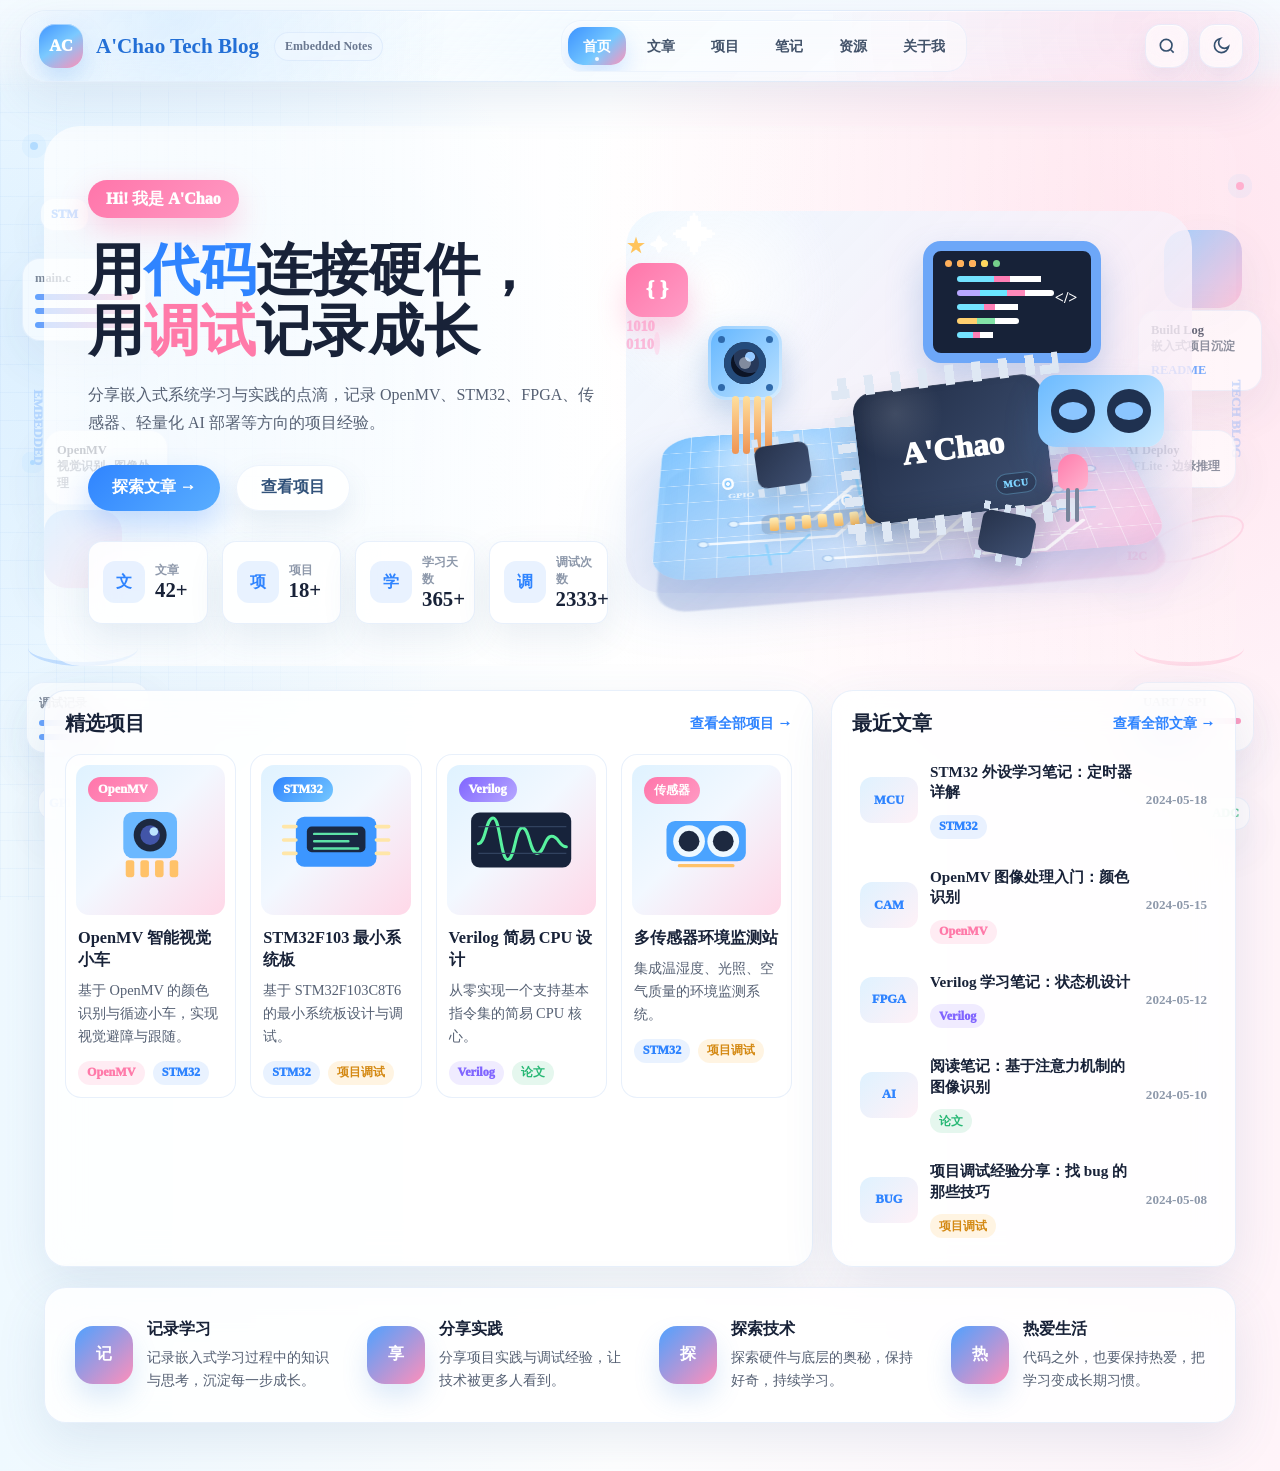
==== commit f3ab2dde: "Update" ====
--- a/index.html
+++ b/index.html
@@ -98,13 +98,20 @@
         <span class="lab-code-bubble">{ }</span>
         <span class="lab-binary">1010<br>0110</span>
         <span class="lab-orbit"></span>
+        <span class="board-depth" aria-hidden="true"></span>
+        <span class="edge-connector" aria-hidden="true"><i></i><i></i><i></i><i></i><i></i><i></i><i></i><i></i></span>
+        <span class="silk-label label-a" aria-hidden="true">GPIO</span>
+        <span class="silk-label label-b" aria-hidden="true">I2C</span>
+        <span class="silk-label label-c" aria-hidden="true">PWM</span>
         <div class="lab-board" aria-hidden="true">
           <svg viewBox="0 0 700 360" preserveAspectRatio="none">
-            <path d="M80 245h190l46-56h130M126 205h116l60-72h172M380 250h130l72-80M250 300h130l70-84M455 310h88l56-62" />
-            <path d="M300 92v118M345 80v116M390 100v108M160 258v48M520 126h104M500 178h126" />
-            <circle cx="80" cy="245" r="7"/><circle cx="126" cy="205" r="7"/><circle cx="582" cy="170" r="7"/><circle cx="624" cy="126" r="7"/><circle cx="250" cy="300" r="7"/>
+            <path class="trace trace-a" d="M72 248h184l48-58h140M120 204h112l62-72h174M372 252h130l72-82M238 300h132l70-84M452 312h86l60-64" />
+            <path class="trace trace-b" d="M302 90v116M346 78v118M390 98v108M158 258v48M520 126h104M500 178h126M102 282h84l34-42M420 150h68l36 36M560 218h58" />
+            <path class="trace trace-c" d="M286 236c44 0 46-28 86-28h92M208 172h54c28 0 42-28 76-28M502 278h72c20 0 28-18 48-18" />
+            <circle cx="72" cy="248" r="7"/><circle cx="120" cy="204" r="7"/><circle cx="574" cy="170" r="7"/><circle cx="624" cy="126" r="7"/><circle cx="238" cy="300" r="7"/><circle cx="520" cy="126" r="7"/><circle cx="420" cy="150" r="7"/><circle cx="560" cy="218" r="7"/>
           </svg>
         </div>
+        <span class="via v1"></span><span class="via v2"></span><span class="via v3"></span><span class="via v4"></span><span class="via v5"></span><span class="via v6"></span><span class="via v7"></span><span class="via v8"></span>
 
         <button class="lab-part camera-module" type="button" data-home-modal data-title="OpenMV 视觉模块" data-desc="摄像头模块用于颜色识别、目标追踪和视觉循迹，是博客里图像处理项目的入口。">
           <span class="camera-shell"><span class="lens"><i></i></span></span>
@@ -118,7 +125,7 @@
         </button>
 
         <button class="lab-part main-chip" type="button" data-home-modal data-title="A'Chao 主控核心" data-desc="以 MCU、RTOS、FPGA 和 TinyML 为主线，把硬件实践整理成长期技术博客。">
-          <span>A'Chao <em>♥</em></span>
+          <span>A'Chao <em>MCU</em></span>
         </button>
 
         <button class="lab-part ultrasonic" type="button" data-home-modal data-title="传感器接口" data-desc="整理摄像头、超声波、温湿度、光照等传感器的接线、驱动和排障经验。">
--- a/assets/homepage.css
+++ b/assets/homepage.css
@@ -482,6 +482,7 @@
   aspect-ratio: 1.48;
   justify-self: center;
   isolation: isolate;
+  perspective: 1200px;
 }
 
 .hero-lab::before {
@@ -498,22 +499,38 @@
 .hero-lab::after {
   content: "";
   position: absolute;
-  inset: 25% 2% 7% 5%;
+  inset: 25% 2% 8% 5%;
   z-index: -2;
   border-radius: 40px;
   background:
+    radial-gradient(circle at 22% 24%, rgba(255, 255, 255, 0.62), transparent 18%),
     linear-gradient(90deg, rgba(255, 255, 255, 0.48) 1px, transparent 1px),
     linear-gradient(rgba(255, 255, 255, 0.48) 1px, transparent 1px),
-    linear-gradient(135deg, rgba(145, 203, 255, 0.86), rgba(224, 235, 255, 0.66) 58%, rgba(255, 202, 228, 0.76));
-  background-size: 32px 32px, 32px 32px, auto;
-  box-shadow: 0 30px 70px rgba(62, 127, 207, 0.24);
-  transform: perspective(900px) rotateX(58deg) rotateZ(-7deg);
+    linear-gradient(135deg, rgba(111, 190, 255, 0.9), rgba(210, 232, 255, 0.72) 58%, rgba(255, 191, 223, 0.78));
+  background-size: auto, 32px 32px, 32px 32px, auto;
+  box-shadow:
+    0 34px 76px rgba(62, 127, 207, 0.26),
+    inset 0 1px 0 rgba(255, 255, 255, 0.66),
+    inset 0 -18px 26px rgba(59, 126, 196, 0.08);
+  transform: rotateX(58deg) rotateZ(-7deg);
   transform-origin: center bottom;
 }
 
+.board-depth {
+  position: absolute;
+  inset: 33% 3% 4% 6%;
+  z-index: -3;
+  border-radius: 34px;
+  background: linear-gradient(135deg, rgba(87, 143, 206, 0.38), rgba(255, 158, 204, 0.24));
+  filter: blur(1px);
+  transform: rotateX(58deg) rotateZ(-7deg) translateY(22px);
+  transform-origin: center bottom;
+  pointer-events: none;
+}
+
 .lab-board {
   position: absolute;
-  inset: 24% 4% 5% 6%;
+  inset: 22% 4% 4% 6%;
   z-index: 0;
   pointer-events: none;
 }
@@ -521,23 +538,95 @@
 .lab-board svg {
   width: 100%;
   height: 100%;
-  opacity: 0.78;
-  transform: perspective(900px) rotateX(58deg) rotateZ(-7deg);
+  opacity: 0.9;
+  transform: rotateX(58deg) rotateZ(-7deg);
   transform-origin: center bottom;
 }
 
 .lab-board path,
 .lab-board circle {
   fill: none;
-  stroke: rgba(255, 255, 255, 0.9);
+  stroke: rgba(255, 255, 255, 0.92);
   stroke-width: 6;
   stroke-linecap: round;
   stroke-linejoin: round;
 }
 
+.lab-board .trace-b {
+  stroke: rgba(124, 209, 255, 0.7);
+  stroke-width: 4;
+}
+
+.lab-board .trace-c {
+  stroke: rgba(255, 255, 255, 0.68);
+  stroke-width: 3;
+  stroke-dasharray: 12 12;
+}
+
 .lab-board circle {
   fill: #eaf7ff;
+  stroke: rgba(94, 148, 214, 0.32);
   stroke-width: 3;
+}
+
+.via {
+  position: absolute;
+  z-index: 2;
+  width: 12px;
+  height: 12px;
+  border: 2px solid rgba(255, 255, 255, 0.9);
+  border-radius: 50%;
+  background: radial-gradient(circle, #f7fbff 0 28%, #83c8ff 30% 52%, rgba(255, 255, 255, 0.48) 54%);
+  box-shadow: 0 5px 10px rgba(65, 120, 185, 0.12);
+  pointer-events: none;
+  transform: rotateZ(-7deg);
+}
+
+.v1 { left: 17%; top: 70%; }
+.v2 { left: 27%; top: 64%; }
+.v3 { left: 38%; top: 74%; }
+.v4 { left: 53%; top: 63%; }
+.v5 { right: 24%; top: 53%; }
+.v6 { right: 15%; top: 45%; }
+.v7 { right: 30%; bottom: 16%; }
+.v8 { left: 48%; bottom: 18%; }
+
+.edge-connector {
+  position: absolute;
+  left: 24%;
+  bottom: 15%;
+  z-index: 3;
+  display: flex;
+  gap: 7px;
+  padding: 5px 8px;
+  border-radius: 9px;
+  background: rgba(35, 50, 77, 0.18);
+  box-shadow: 0 12px 20px rgba(43, 88, 145, 0.12);
+  transform: rotateX(58deg) rotateZ(-7deg);
+  pointer-events: none;
+}
+
+.edge-connector i {
+  width: 9px;
+  height: 22px;
+  border-radius: 3px;
+  background: linear-gradient(#fff1be, #f5b75d);
+}
+
+.silk-label {
+  position: absolute;
+  z-index: 3;
+  color: rgba(255, 255, 255, 0.72);
+  font-size: 0.64rem;
+  font-weight: 950;
+  letter-spacing: 0;
+  pointer-events: none;
+  transform: rotateX(58deg) rotateZ(-7deg);
+}
+
+.label-a { left: 18%; bottom: 24%; }
+.label-b { right: 20%; bottom: 30%; }
+.label-c { right: 34%; top: 49%; }
 }
 
 .lab-star,
@@ -756,11 +845,16 @@
   height: 132px;
   place-items: center;
   color: #fff;
-  border-radius: 22px;
-  background: linear-gradient(135deg, #26324b, #3e4d6d);
-  box-shadow: 0 24px 36px rgba(27, 43, 76, 0.28);
+  border-radius: 20px;
+  background:
+    radial-gradient(circle at 22% 18%, rgba(255, 255, 255, 0.12), transparent 26%),
+    linear-gradient(135deg, #1f2b44, #405274);
+  box-shadow:
+    0 24px 36px rgba(27, 43, 76, 0.28),
+    inset 0 1px 0 rgba(255, 255, 255, 0.12),
+    inset 0 -10px 18px rgba(13, 22, 38, 0.16);
   transform: rotate(-7deg);
-  font-size: 2rem;
+  font-size: 1.95rem;
   font-weight: 950;
 }
 
@@ -773,10 +867,10 @@
 .main-chip::after {
   content: "";
   position: absolute;
-  left: -18px;
-  right: -18px;
-  height: 18px;
-  background: repeating-linear-gradient(90deg, transparent 0 9px, #dfe8f4 9px 18px, transparent 18px 28px);
+  left: -20px;
+  right: -20px;
+  height: 20px;
+  background: repeating-linear-gradient(90deg, transparent 0 8px, #dfe8f4 8px 17px, transparent 17px 27px);
 }
 
 .main-chip::before {
@@ -787,9 +881,36 @@
   bottom: -18px;
 }
 
+.main-chip span::before,
+.main-chip span::after {
+  content: "";
+  position: absolute;
+  top: -14px;
+  bottom: -14px;
+  width: 18px;
+  background: repeating-linear-gradient(0deg, transparent 0 8px, #dfe8f4 8px 17px, transparent 17px 27px);
+}
+
+.main-chip span::before {
+  left: -19px;
+}
+
+.main-chip span::after {
+  right: -19px;
+}
+
 .main-chip em {
-  color: var(--pink);
+  position: absolute;
+  right: 16px;
+  bottom: 14px;
+  padding: 4px 7px;
+  color: #7fd4ff;
+  border: 1px solid rgba(127, 212, 255, 0.35);
+  border-radius: 999px;
+  background: rgba(12, 21, 37, 0.22);
+  font-size: 0.62rem;
   font-style: normal;
+  letter-spacing: 0.06em;
 }
 
 .ultrasonic {
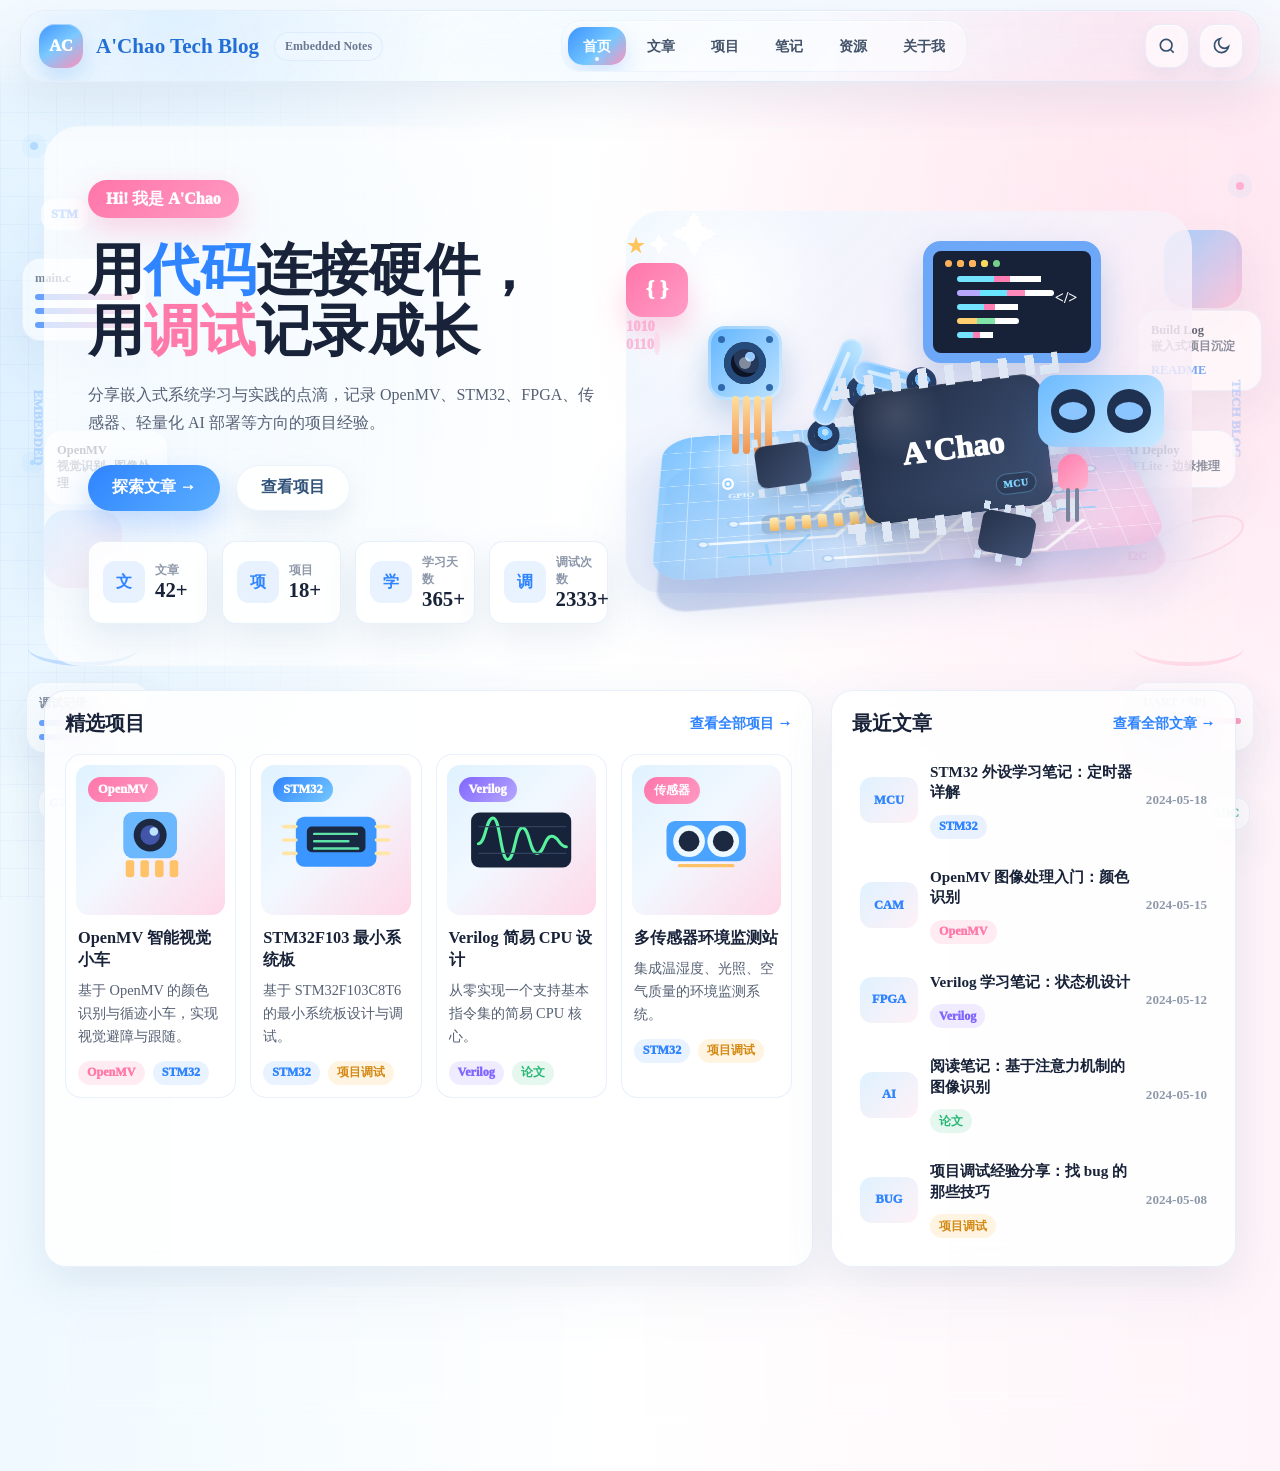
==== commit f39faa7e: "Update" ====
--- a/index.html
+++ b/index.html
@@ -118,6 +118,15 @@
           <span class="camera-pins"><i></i><i></i><i></i><i></i></span>
         </button>
 
+        <button class="lab-part robot-arm" type="button" data-home-modal data-title="桌面机械臂" data-desc="机械臂用于表现自动化调试、硬件装配和实验验证流程，与视觉模块、主控芯片共同组成嵌入式实验台。">
+          <span class="arm-base"><i></i></span>
+          <span class="arm-link lower"><i></i></span>
+          <span class="arm-joint elbow"></span>
+          <span class="arm-link upper"><i></i></span>
+          <span class="arm-joint wrist"></span>
+          <span class="arm-claw"><i></i><i></i></span>
+        </button>
+
         <button class="lab-part code-display" type="button" data-home-modal data-title="代码与调试屏" data-desc="记录固件逻辑、串口日志、状态机和实验结果，把每一次调试变成可复盘的文章。">
           <span class="window-dots"><i></i><i></i><i></i></span>
           <span class="code-lines"><i></i><i></i><i></i><i></i><i></i></span>
--- a/assets/homepage.css
+++ b/assets/homepage.css
@@ -776,6 +776,169 @@
   background: linear-gradient(#ffdf9d, #ef9453);
 }
 
+.robot-arm {
+  left: 27%;
+  top: 32%;
+  width: 170px;
+  height: 150px;
+  transform: rotate(-9deg);
+  transform-origin: 48px 118px;
+}
+
+.robot-arm:hover,
+.robot-arm:focus-visible {
+  transform: translateY(-5px) scale(1.03) rotate(-9deg);
+}
+
+.arm-base {
+  position: absolute;
+  left: 10px;
+  bottom: 0;
+  width: 74px;
+  height: 42px;
+  border-radius: 18px 18px 13px 13px;
+  background:
+    linear-gradient(90deg, rgba(255, 255, 255, 0.24), transparent 38%),
+    linear-gradient(135deg, #56a9ff, #9ad7ff 56%, #ffc0da);
+  box-shadow:
+    0 16px 28px rgba(60, 121, 190, 0.22),
+    inset 0 1px 0 rgba(255, 255, 255, 0.48);
+}
+
+.arm-base::before {
+  content: "";
+  position: absolute;
+  left: 10px;
+  right: 10px;
+  bottom: -8px;
+  height: 12px;
+  border-radius: 999px;
+  background: rgba(37, 57, 91, 0.16);
+  filter: blur(1px);
+}
+
+.arm-base i {
+  position: absolute;
+  left: 21px;
+  top: -22px;
+  width: 32px;
+  height: 32px;
+  border: 7px solid #273b60;
+  border-radius: 50%;
+  background: radial-gradient(circle at 62% 34%, #bfe9ff 0 20%, #6bbaff 22% 46%, #223654 48%);
+  box-shadow: 0 10px 18px rgba(35, 67, 110, 0.18);
+}
+
+.arm-link {
+  position: absolute;
+  display: block;
+  height: 24px;
+  border-radius: 999px;
+  background:
+    linear-gradient(90deg, rgba(255, 255, 255, 0.5), transparent 36%),
+    linear-gradient(135deg, #5bb0ff, #c7ebff);
+  box-shadow:
+    0 14px 22px rgba(66, 126, 196, 0.2),
+    inset 0 0 0 2px rgba(255, 255, 255, 0.32);
+}
+
+.arm-link i {
+  position: absolute;
+  inset: 8px 14px auto;
+  height: 4px;
+  border-radius: 999px;
+  background: rgba(255, 255, 255, 0.62);
+}
+
+.arm-link.lower {
+  left: 42px;
+  top: 72px;
+  width: 92px;
+  transform: rotate(-58deg);
+  transform-origin: 8px 50%;
+}
+
+.arm-link.upper {
+  left: 86px;
+  top: 33px;
+  width: 78px;
+  transform: rotate(24deg);
+  transform-origin: 8px 50%;
+}
+
+.arm-joint {
+  position: absolute;
+  display: grid;
+  place-items: center;
+  width: 36px;
+  height: 36px;
+  border: 7px solid #273b60;
+  border-radius: 50%;
+  background: radial-gradient(circle at 58% 34%, #d7f2ff 0 16%, #71c0ff 18% 46%, #243a5d 48%);
+  box-shadow: 0 12px 20px rgba(35, 67, 110, 0.2);
+}
+
+.arm-joint::after {
+  content: "";
+  width: 8px;
+  height: 8px;
+  border-radius: 50%;
+  background: rgba(255, 255, 255, 0.7);
+}
+
+.arm-joint.elbow {
+  left: 76px;
+  top: 48px;
+}
+
+.arm-joint.wrist {
+  right: 3px;
+  top: 50px;
+  width: 30px;
+  height: 30px;
+  border-width: 6px;
+}
+
+.arm-claw {
+  position: absolute;
+  right: -14px;
+  top: 70px;
+  width: 44px;
+  height: 38px;
+  transform: rotate(18deg);
+}
+
+.arm-claw::before {
+  content: "";
+  position: absolute;
+  left: 8px;
+  top: 10px;
+  width: 24px;
+  height: 14px;
+  border-radius: 8px;
+  background: linear-gradient(135deg, #263957, #42587c);
+  box-shadow: 0 10px 18px rgba(35, 55, 88, 0.2);
+}
+
+.arm-claw i {
+  position: absolute;
+  top: 22px;
+  width: 20px;
+  height: 8px;
+  border-radius: 999px;
+  background: #253854;
+}
+
+.arm-claw i:first-child {
+  left: 0;
+  transform: rotate(34deg);
+}
+
+.arm-claw i:last-child {
+  right: 0;
+  transform: rotate(-34deg);
+}
+
 .code-display {
   right: 16%;
   top: 8%;
@@ -1654,6 +1817,18 @@
     transform-origin: left top;
   }
 
+  .robot-arm {
+    left: 24%;
+    top: 31%;
+    transform: scale(0.78) rotate(-9deg);
+    transform-origin: 48px 118px;
+  }
+
+  .robot-arm:hover,
+  .robot-arm:focus-visible {
+    transform: translateY(-5px) scale(0.82) rotate(-9deg);
+  }
+
   .article {
     grid-template-columns: 52px minmax(0, 1fr);
   }
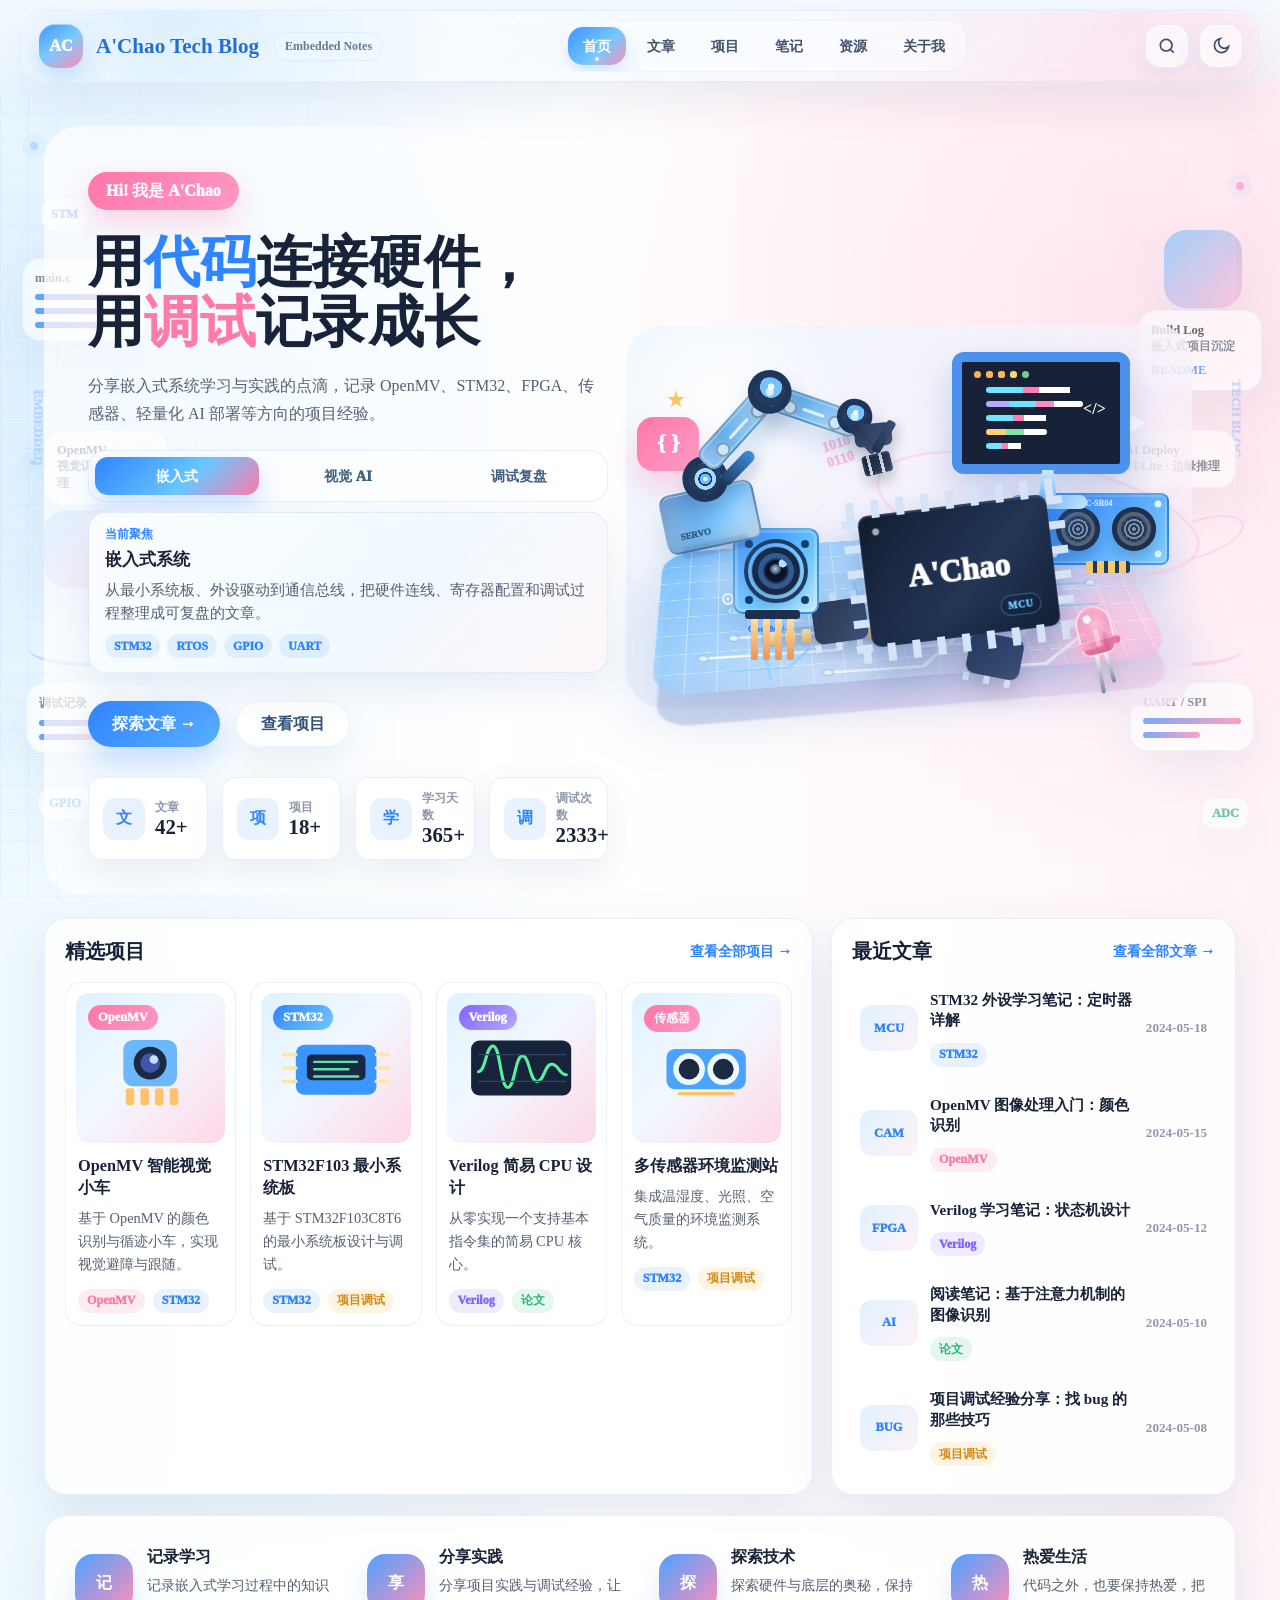
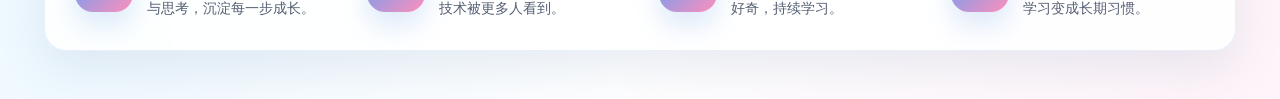
==== commit 3299bf0a: "Update" ====
--- a/index.html
+++ b/index.html
@@ -79,15 +79,30 @@
         <div class="eyebrow">Hi! 我是 A'Chao</div>
         <h1 class="hero-title" id="hero-title">用<span class="blue">代码</span>连接硬件，<br>用<span class="pink">调试</span>记录成长</h1>
         <p class="hero-desc">分享嵌入式系统学习与实践的点滴，记录 OpenMV、STM32、FPGA、传感器、轻量化 AI 部署等方向的项目经验。</p>
+        <div class="hero-console" aria-label="博客方向切换">
+          <div class="topic-tabs" role="tablist" aria-label="技术方向">
+            <button class="topic-tab is-active" type="button" role="tab" aria-selected="true" data-hero-topic data-title="嵌入式系统" data-desc="从最小系统板、外设驱动到通信总线，把硬件连线、寄存器配置和调试过程整理成可复盘的文章。" data-stack="STM32|RTOS|GPIO|UART" data-target=".main-chip">嵌入式</button>
+            <button class="topic-tab" type="button" role="tab" aria-selected="false" data-hero-topic data-title="视觉 AI 与边缘部署" data-desc="围绕 OpenMV、轻量化模型和传感器融合，记录图像识别、目标追踪和端侧推理的实验路径。" data-stack="OpenMV|TinyML|Camera|TFLite" data-target=".camera-module">视觉 AI</button>
+            <button class="topic-tab" type="button" role="tab" aria-selected="false" data-hero-topic data-title="调试复盘与项目日志" data-desc="把串口日志、波形、错误定位和项目踩坑沉淀下来，形成可以反复查阅的工程笔记。" data-stack="Build Log|Debug|State Machine|Checklist" data-target=".code-display">调试复盘</button>
+          </div>
+          <div class="topic-card" aria-live="polite">
+            <span class="topic-kicker">当前聚焦</span>
+            <strong id="heroTopicTitle">嵌入式系统</strong>
+            <p id="heroTopicDesc">从最小系统板、外设驱动到通信总线，把硬件连线、寄存器配置和调试过程整理成可复盘的文章。</p>
+            <div class="topic-stack" id="heroTopicStack" aria-label="相关技术栈">
+              <span>STM32</span><span>RTOS</span><span>GPIO</span><span>UART</span>
+            </div>
+          </div>
+        </div>
         <div class="hero-actions">
           <a class="btn btn-primary" href="archive.html">探索文章 →</a>
           <a class="btn btn-secondary" href="projects.html">查看项目</a>
         </div>
         <div class="stats" aria-label="博客统计">
-          <div class="stat"><i class="stat-icon">文</i><div><span>文章</span><strong>42+</strong></div></div>
-          <div class="stat"><i class="stat-icon">项</i><div><span>项目</span><strong>18+</strong></div></div>
-          <div class="stat"><i class="stat-icon">学</i><div><span>学习天数</span><strong>365+</strong></div></div>
-          <div class="stat"><i class="stat-icon">调</i><div><span>调试次数</span><strong>2333+</strong></div></div>
+          <button class="stat" type="button" data-home-modal data-title="文章库" data-desc="文章部分会持续整理嵌入式学习、硬件调试、图像识别和项目复盘内容。"><i class="stat-icon">文</i><div><span>文章</span><strong>42+</strong></div></button>
+          <button class="stat" type="button" data-home-modal data-title="项目集" data-desc="项目部分聚焦 OpenMV 小车、STM32 最小系统板、Verilog CPU、传感器环境监测等实践。"><i class="stat-icon">项</i><div><span>项目</span><strong>18+</strong></div></button>
+          <button class="stat" type="button" data-home-modal data-title="长期学习记录" data-desc="学习天数代表持续记录、复盘和迭代的节奏，目标是把零散经验沉淀成长期资料库。"><i class="stat-icon">学</i><div><span>学习天数</span><strong>365+</strong></div></button>
+          <button class="stat" type="button" data-home-modal data-title="调试经验" data-desc="调试次数象征串口、波形、外设、编译和部署过程中的问题定位经验。"><i class="stat-icon">调</i><div><span>调试次数</span><strong>2333+</strong></div></button>
         </div>
       </div>
 
--- a/assets/homepage.css
+++ b/assets/homepage.css
@@ -398,6 +398,98 @@
   overflow-wrap: anywhere;
 }
 
+.hero-console {
+  display: grid;
+  max-width: 590px;
+  gap: 10px;
+  margin-top: 22px;
+}
+
+.topic-tabs {
+  display: grid;
+  grid-template-columns: repeat(3, minmax(0, 1fr));
+  gap: 7px;
+  padding: 6px;
+  border: 1px solid rgba(124, 172, 233, 0.18);
+  border-radius: 18px;
+  background: rgba(255, 255, 255, 0.58);
+  box-shadow: inset 0 1px 0 rgba(255, 255, 255, 0.7);
+  backdrop-filter: blur(14px);
+}
+
+.topic-tab {
+  min-height: 38px;
+  padding: 0 12px;
+  color: #42607f;
+  border-radius: 13px;
+  background: transparent;
+  font-size: 0.9rem;
+  font-weight: 950;
+  transition: transform 0.18s ease, color 0.18s ease, background 0.18s ease, box-shadow 0.18s ease;
+}
+
+.topic-tab:hover,
+.topic-tab:focus-visible {
+  color: var(--blue);
+  background: rgba(232, 244, 255, 0.92);
+  transform: translateY(-1px);
+}
+
+.topic-tab.is-active {
+  color: #fff;
+  background: linear-gradient(135deg, var(--blue), #6ac6ff 58%, var(--pink));
+  box-shadow: 0 12px 22px rgba(47, 132, 255, 0.22);
+}
+
+.topic-card {
+  display: grid;
+  gap: 8px;
+  padding: 14px 16px;
+  border: 1px solid rgba(124, 172, 233, 0.18);
+  border-radius: 18px;
+  background:
+    linear-gradient(135deg, rgba(255, 255, 255, 0.82), rgba(235, 248, 255, 0.62) 56%, rgba(255, 240, 247, 0.58));
+  box-shadow: 0 16px 34px rgba(70, 110, 160, 0.11);
+  backdrop-filter: blur(16px);
+}
+
+.topic-kicker {
+  color: var(--blue);
+  font-size: 0.72rem;
+  font-weight: 950;
+}
+
+.topic-card strong {
+  color: var(--ink);
+  font-size: 1.06rem;
+  line-height: 1.2;
+}
+
+.topic-card p {
+  margin: 0;
+  color: var(--text);
+  font-size: 0.92rem;
+  line-height: 1.62;
+}
+
+.topic-stack {
+  display: flex;
+  flex-wrap: wrap;
+  gap: 7px;
+}
+
+.topic-stack span {
+  display: inline-flex;
+  min-height: 24px;
+  align-items: center;
+  padding: 3px 9px;
+  color: var(--blue);
+  border-radius: 999px;
+  background: rgba(47, 132, 255, 0.1);
+  font-size: 0.74rem;
+  font-weight: 950;
+}
+
 .hero-actions {
   display: flex;
   flex-wrap: wrap;
@@ -437,9 +529,12 @@
 
 .stat {
   display: grid;
+  width: 100%;
   grid-template-columns: 42px minmax(0, 1fr);
   gap: 10px;
   align-items: center;
+  color: inherit;
+  text-align: left;
   min-height: 70px;
   padding: 12px 14px;
   border: 1px solid var(--line);
@@ -447,6 +542,16 @@
   background: var(--card);
   box-shadow: 0 14px 34px rgba(65, 104, 151, 0.1);
   backdrop-filter: blur(14px);
+  transition: transform 0.18s ease, border-color 0.18s ease, box-shadow 0.18s ease, background 0.18s ease;
+}
+
+.stat:hover,
+.stat:focus-visible,
+.stat.is-active {
+  border-color: rgba(47, 132, 255, 0.28);
+  background: linear-gradient(135deg, rgba(255, 255, 255, 0.9), rgba(232, 244, 255, 0.72));
+  box-shadow: 0 18px 36px rgba(65, 104, 151, 0.15);
+  transform: translateY(-3px);
 }
 
 .stat-icon {
@@ -627,7 +732,6 @@
 .label-a { left: 18%; bottom: 24%; }
 .label-b { right: 20%; bottom: 30%; }
 .label-c { right: 34%; top: 49%; }
-}
 
 .lab-star,
 .lab-code-bubble,
@@ -659,8 +763,8 @@
 }
 
 .lab-code-bubble {
-  left: 29%;
-  top: 11%;
+  left: 2%;
+  top: 24%;
   display: grid;
   width: 62px;
   height: 54px;
@@ -698,6 +802,8 @@
   z-index: 5;
   color: var(--ink);
   background: none;
+  isolation: isolate;
+  touch-action: manipulation;
   transition: transform 0.18s ease, filter 0.18s ease, box-shadow 0.18s ease;
 }
 
@@ -712,24 +818,38 @@
   outline-offset: 4px;
 }
 
+.lab-part.is-active {
+  filter: saturate(1.14) drop-shadow(0 12px 18px rgba(47, 132, 255, 0.14));
+}
+
+.lab-part.is-highlighted {
+  filter: saturate(1.22) drop-shadow(0 14px 18px rgba(47, 132, 255, 0.2));
+}
+
 .camera-module {
-  left: 12%;
-  top: 30%;
-  width: 108px;
-  height: 128px;
+  left: 16%;
+  top: 51%;
+  z-index: 6;
+  width: 122px;
+  height: 148px;
 }
 
 .camera-shell {
   position: absolute;
-  left: 14px;
-  top: 0;
-  display: grid;
-  width: 74px;
-  height: 74px;
+  left: 16px;
+  top: 8px;
+  display: grid;
+  width: 86px;
+  height: 86px;
   place-items: center;
-  border-radius: 18px;
-  background: linear-gradient(135deg, #61b5ff, #bfe3ff);
-  box-shadow: 0 14px 30px rgba(52, 114, 185, 0.28), inset 0 0 0 3px rgba(255, 255, 255, 0.35);
+  border: 2px solid rgba(21, 98, 177, 0.42);
+  border-radius: 10px;
+  background:
+    linear-gradient(90deg, rgba(255, 255, 255, 0.2), transparent 36%),
+    linear-gradient(135deg, #2f84ff, #66c5ff 58%, #bfe8ff);
+  box-shadow:
+    0 14px 30px rgba(52, 114, 185, 0.28),
+    inset 0 0 0 3px rgba(255, 255, 255, 0.22);
 }
 
 .camera-shell::before {
@@ -737,72 +857,113 @@
   position: absolute;
   left: 10px;
   top: 10px;
-  width: 7px;
-  height: 7px;
+  width: 8px;
+  height: 8px;
   border-radius: 50%;
-  background: #2e69ab;
-  box-shadow: 48px 0 #2e69ab, 0 48px #2e69ab, 48px 48px #2e69ab;
+  background: #163d70;
+  box-shadow: 56px 0 #163d70, 0 56px #163d70, 56px 56px #163d70;
+}
+
+.camera-shell::after {
+  content: "OpenMV";
+  position: absolute;
+  left: 13px;
+  bottom: -22px;
+  color: #2f84ff;
+  font-size: 0.58rem;
+  font-weight: 950;
+  letter-spacing: 0;
 }
 
 .lens {
   display: grid;
-  width: 42px;
-  height: 42px;
+  position: relative;
+  width: 48px;
+  height: 48px;
   place-items: center;
   border-radius: 50%;
-  background: radial-gradient(circle at 62% 35%, #96c9ff 0 12%, #263859 14% 42%, #0c1426 44% 100%);
-  box-shadow: inset 0 0 0 7px #244b7b;
+  background:
+    radial-gradient(circle at 64% 34%, #b8ddff 0 9%, transparent 10%),
+    radial-gradient(circle, #0b1428 0 32%, #253b64 34% 48%, #090f1d 50% 100%);
+  box-shadow:
+    inset 0 0 0 6px #162846,
+    inset 0 0 0 11px #325b92,
+    0 8px 14px rgba(7, 18, 38, 0.26);
+}
+
+.lens::before {
+  content: "";
+  position: absolute;
+  inset: -8px;
+  border: 4px solid #1d3d68;
+  border-radius: 50%;
+  box-shadow: inset 0 0 0 3px rgba(255, 255, 255, 0.16);
 }
 
 .lens i {
-  width: 12px;
-  height: 12px;
+  width: 14px;
+  height: 14px;
   border-radius: 50%;
-  background: rgba(255, 255, 255, 0.42);
+  background: radial-gradient(circle at 45% 35%, rgba(255, 255, 255, 0.78), rgba(108, 179, 255, 0.32) 46%, rgba(2, 7, 18, 0.08) 50%);
 }
 
 .camera-pins {
   position: absolute;
-  left: 38px;
-  top: 70px;
+  left: 34px;
+  top: 98px;
   display: flex;
-  gap: 4px;
+  gap: 5px;
+}
+
+.camera-pins::before {
+  content: "";
+  position: absolute;
+  left: -6px;
+  right: -6px;
+  top: -8px;
+  height: 9px;
+  border-radius: 3px;
+  background: #1d2f4d;
 }
 
 .camera-pins i {
   width: 7px;
-  height: 58px;
-  border-radius: 999px;
+  height: 42px;
+  border-radius: 2px;
   background: linear-gradient(#ffdf9d, #ef9453);
 }
 
 .robot-arm {
-  left: 27%;
-  top: 32%;
-  width: 170px;
-  height: 150px;
-  transform: rotate(-9deg);
-  transform-origin: 48px 118px;
+  left: 4%;
+  top: 5%;
+  z-index: 7;
+  width: 230px;
+  height: 202px;
+  transform: scale(1.04) rotate(-12deg);
+  transform-origin: 58px 158px;
 }
 
 .robot-arm:hover,
 .robot-arm:focus-visible {
-  transform: translateY(-5px) scale(1.03) rotate(-9deg);
+  transform: translateY(-6px) scale(1.09) rotate(-12deg);
 }
 
 .arm-base {
   position: absolute;
-  left: 10px;
+  left: 12px;
   bottom: 0;
-  width: 74px;
-  height: 42px;
-  border-radius: 18px 18px 13px 13px;
+  z-index: 2;
+  width: 92px;
+  height: 58px;
+  border: 2px solid rgba(36, 64, 103, 0.34);
+  border-radius: 10px;
   background:
-    linear-gradient(90deg, rgba(255, 255, 255, 0.24), transparent 38%),
-    linear-gradient(135deg, #56a9ff, #9ad7ff 56%, #ffc0da);
+    linear-gradient(90deg, rgba(255, 255, 255, 0.28), transparent 34%),
+    linear-gradient(135deg, #427ec5, #80c9ff 58%, #dbefff);
   box-shadow:
     0 16px 28px rgba(60, 121, 190, 0.22),
-    inset 0 1px 0 rgba(255, 255, 255, 0.48);
+    inset 0 1px 0 rgba(255, 255, 255, 0.48),
+    inset 0 -10px 16px rgba(20, 55, 96, 0.18);
 }
 
 .arm-base::before {
@@ -817,64 +978,115 @@
   filter: blur(1px);
 }
 
+.arm-base::after {
+  content: "SERVO";
+  position: absolute;
+  left: 12px;
+  bottom: 9px;
+  color: rgba(18, 43, 76, 0.68);
+  font-size: 0.55rem;
+  font-weight: 950;
+  letter-spacing: 0;
+}
+
 .arm-base i {
   position: absolute;
-  left: 21px;
-  top: -22px;
-  width: 32px;
-  height: 32px;
-  border: 7px solid #273b60;
+  left: 25px;
+  top: -32px;
+  z-index: 5;
+  width: 44px;
+  height: 44px;
+  border: 7px solid #1e3458;
   border-radius: 50%;
-  background: radial-gradient(circle at 62% 34%, #bfe9ff 0 20%, #6bbaff 22% 46%, #223654 48%);
+  background:
+    radial-gradient(circle at center, #eaf8ff 0 10%, #6ebcff 11% 24%, #1e3458 25% 31%, #a9dfff 32% 48%, #243a5d 50%);
   box-shadow: 0 10px 18px rgba(35, 67, 110, 0.18);
 }
 
+.arm-base i::before {
+  content: "";
+  position: absolute;
+  left: 30px;
+  top: 17px;
+  z-index: -1;
+  width: 42px;
+  height: 12px;
+  border-radius: 999px;
+  background: linear-gradient(90deg, #1e3458, #3d92df);
+  box-shadow: 0 8px 12px rgba(30, 52, 88, 0.18);
+  transform: rotate(-34deg);
+  transform-origin: left center;
+}
+
 .arm-link {
   position: absolute;
+  z-index: 3;
   display: block;
-  height: 24px;
-  border-radius: 999px;
+  height: 26px;
+  border: 2px solid rgba(34, 70, 112, 0.26);
+  border-radius: 9px;
   background:
-    linear-gradient(90deg, rgba(255, 255, 255, 0.5), transparent 36%),
-    linear-gradient(135deg, #5bb0ff, #c7ebff);
+    linear-gradient(90deg, rgba(255, 255, 255, 0.42), transparent 34%),
+    linear-gradient(135deg, #3d92df, #bfe9ff);
   box-shadow:
     0 14px 22px rgba(66, 126, 196, 0.2),
-    inset 0 0 0 2px rgba(255, 255, 255, 0.32);
+    inset 0 0 0 2px rgba(255, 255, 255, 0.24);
+}
+
+.arm-link::before,
+.arm-link::after {
+  content: "";
+  position: absolute;
+  top: 8px;
+  width: 10px;
+  height: 10px;
+  border: 2px solid rgba(31, 55, 87, 0.42);
+  border-radius: 50%;
+  background: rgba(235, 249, 255, 0.72);
+}
+
+.arm-link::before {
+  left: 13px;
+}
+
+.arm-link::after {
+  right: 13px;
 }
 
 .arm-link i {
   position: absolute;
-  inset: 8px 14px auto;
-  height: 4px;
+  inset: 11px 32px auto;
+  height: 3px;
   border-radius: 999px;
-  background: rgba(255, 255, 255, 0.62);
+  background: rgba(255, 255, 255, 0.74);
 }
 
 .arm-link.lower {
-  left: 42px;
-  top: 72px;
-  width: 92px;
-  transform: rotate(-58deg);
+  left: 62px;
+  top: 104px;
+  width: 94px;
+  transform: rotate(-36deg);
   transform-origin: 8px 50%;
 }
 
 .arm-link.upper {
-  left: 86px;
-  top: 33px;
-  width: 78px;
-  transform: rotate(24deg);
+  left: 137px;
+  top: 62px;
+  width: 90px;
+  transform: rotate(31deg);
   transform-origin: 8px 50%;
 }
 
 .arm-joint {
   position: absolute;
+  z-index: 5;
   display: grid;
   place-items: center;
-  width: 36px;
-  height: 36px;
-  border: 7px solid #273b60;
+  width: 42px;
+  height: 42px;
+  border: 7px solid #1e3458;
   border-radius: 50%;
-  background: radial-gradient(circle at 58% 34%, #d7f2ff 0 16%, #71c0ff 18% 46%, #243a5d 48%);
+  background: radial-gradient(circle at 58% 34%, #f1fbff 0 13%, #74c3ff 14% 42%, #243a5d 44%);
   box-shadow: 0 12px 20px rgba(35, 67, 110, 0.2);
 }
 
@@ -887,68 +1099,116 @@
 }
 
 .arm-joint.elbow {
-  left: 76px;
-  top: 48px;
+  left: 118px;
+  top: 46px;
 }
 
 .arm-joint.wrist {
-  right: 3px;
-  top: 50px;
-  width: 30px;
-  height: 30px;
+  right: -1px;
+  top: 90px;
+  width: 34px;
+  height: 34px;
   border-width: 6px;
 }
 
 .arm-claw {
   position: absolute;
-  right: -14px;
-  top: 70px;
-  width: 44px;
-  height: 38px;
-  transform: rotate(18deg);
+  right: -34px;
+  top: 112px;
+  z-index: 6;
+  width: 76px;
+  height: 64px;
+  transform: rotate(6deg);
 }
 
 .arm-claw::before {
   content: "";
   position: absolute;
-  left: 8px;
-  top: 10px;
-  width: 24px;
-  height: 14px;
-  border-radius: 8px;
+  left: 20px;
+  top: 5px;
+  z-index: 3;
+  width: 36px;
+  height: 22px;
+  border-radius: 6px;
   background: linear-gradient(135deg, #263957, #42587c);
   box-shadow: 0 10px 18px rgba(35, 55, 88, 0.2);
 }
 
+.arm-claw::after {
+  content: "";
+  position: absolute;
+  left: 25px;
+  top: 34px;
+  z-index: 1;
+  width: 28px;
+  height: 20px;
+  border-radius: 4px;
+  background:
+    repeating-linear-gradient(90deg, transparent 0 5px, rgba(227, 237, 248, 0.9) 5px 8px, transparent 8px 12px),
+    linear-gradient(135deg, #172237, #354765);
+  box-shadow:
+    0 8px 12px rgba(20, 36, 60, 0.22),
+    inset 0 0 0 2px rgba(255, 255, 255, 0.08);
+  transform: rotate(-8deg);
+}
+
 .arm-claw i {
   position: absolute;
-  top: 22px;
-  width: 20px;
-  height: 8px;
-  border-radius: 999px;
-  background: #253854;
+  top: 28px;
+  z-index: 4;
+  width: 34px;
+  height: 9px;
+  border-radius: 3px;
+  background: linear-gradient(135deg, #1d2f4d, #3e5275);
+  box-shadow: 0 6px 10px rgba(29, 47, 77, 0.16);
 }
 
 .arm-claw i:first-child {
-  left: 0;
-  transform: rotate(34deg);
+  left: 4px;
+  transform: rotate(54deg);
+  transform-origin: right center;
 }
 
 .arm-claw i:last-child {
-  right: 0;
-  transform: rotate(-34deg);
+  right: 4px;
+  transform: rotate(-54deg);
+  transform-origin: left center;
 }
 
 .code-display {
-  right: 16%;
-  top: 8%;
+  right: 11%;
+  top: 7%;
+  z-index: 7;
   width: 178px;
   height: 122px;
   padding: 25px 24px 16px;
-  border: 10px solid #6da7f8;
-  border-radius: 18px;
+  border: 10px solid #4d91ee;
+  border-radius: 12px;
   background: #172238;
   box-shadow: 0 18px 36px rgba(55, 112, 194, 0.28);
+}
+
+.code-display::before {
+  content: "";
+  position: absolute;
+  left: 72px;
+  bottom: -34px;
+  width: 28px;
+  height: 28px;
+  background: linear-gradient(#cfe8ff, #7fb9ff);
+  clip-path: polygon(30% 0, 70% 0, 82% 100%, 18% 100%);
+}
+
+.code-display::after {
+  content: "";
+  position: absolute;
+  left: 49px;
+  bottom: -45px;
+  width: 76px;
+  height: 14px;
+  border-radius: 999px;
+  background: linear-gradient(135deg, #5d9df2, #bfe7ff);
+  box-shadow: 0 10px 18px rgba(58, 114, 194, 0.2);
 }
 
 .window-dots {
@@ -1001,17 +1261,19 @@
 }
 
 .main-chip {
-  left: 41%;
-  top: 45%;
+  left: 42%;
+  top: 47%;
+  z-index: 8;
   display: grid;
   width: 190px;
   height: 132px;
   place-items: center;
   color: #fff;
-  border-radius: 20px;
+  border: 1px solid rgba(255, 255, 255, 0.08);
+  border-radius: 10px;
   background:
-    radial-gradient(circle at 22% 18%, rgba(255, 255, 255, 0.12), transparent 26%),
-    linear-gradient(135deg, #1f2b44, #405274);
+    radial-gradient(circle at 16px 16px, rgba(255, 255, 255, 0.62) 0 3px, transparent 4px),
+    linear-gradient(135deg, #141d2e, #273650 58%, #162133);
   box-shadow:
     0 24px 36px rgba(27, 43, 76, 0.28),
     inset 0 1px 0 rgba(255, 255, 255, 0.12),
@@ -1030,36 +1292,36 @@
 .main-chip::after {
   content: "";
   position: absolute;
-  left: -20px;
-  right: -20px;
-  height: 20px;
-  background: repeating-linear-gradient(90deg, transparent 0 8px, #dfe8f4 8px 17px, transparent 17px 27px);
+  left: -18px;
+  right: -18px;
+  height: 18px;
+  background: repeating-linear-gradient(90deg, transparent 0 7px, #d7e3f2 7px 15px, transparent 15px 25px);
 }
 
 .main-chip::before {
-  top: -18px;
+  top: -16px;
 }
 
 .main-chip::after {
-  bottom: -18px;
+  bottom: -16px;
 }
 
 .main-chip span::before,
 .main-chip span::after {
   content: "";
   position: absolute;
-  top: -14px;
-  bottom: -14px;
-  width: 18px;
-  background: repeating-linear-gradient(0deg, transparent 0 8px, #dfe8f4 8px 17px, transparent 17px 27px);
+  top: -12px;
+  bottom: -12px;
+  width: 16px;
+  background: repeating-linear-gradient(0deg, transparent 0 7px, #d7e3f2 7px 15px, transparent 15px 25px);
 }
 
 .main-chip span::before {
-  left: -19px;
+  left: -17px;
 }
 
 .main-chip span::after {
-  right: -19px;
+  right: -17px;
 }
 
 .main-chip em {
@@ -1077,71 +1339,152 @@
 }
 
 .ultrasonic {
-  right: 5%;
-  top: 43%;
+  right: 4%;
+  top: 44%;
+  z-index: 6;
   display: flex;
   width: 126px;
   height: 72px;
   align-items: center;
   justify-content: center;
   gap: 12px;
-  border-radius: 18px;
-  background: linear-gradient(135deg, #6bbaff, #cbeaff);
-  box-shadow: 0 18px 34px rgba(69, 130, 204, 0.22);
+  border: 2px solid rgba(32, 106, 188, 0.36);
+  border-radius: 8px;
+  background:
+    radial-gradient(circle at 9px 9px, #dff3ff 0 3px, transparent 4px),
+    radial-gradient(circle at calc(100% - 9px) 9px, #dff3ff 0 3px, transparent 4px),
+    radial-gradient(circle at 9px calc(100% - 9px), #dff3ff 0 3px, transparent 4px),
+    radial-gradient(circle at calc(100% - 9px) calc(100% - 9px), #dff3ff 0 3px, transparent 4px),
+    linear-gradient(135deg, #2f84ff, #83d0ff);
+  box-shadow: 0 18px 34px rgba(69, 130, 204, 0.22), inset 0 0 0 2px rgba(255, 255, 255, 0.16);
+}
+
+.ultrasonic::before {
+  content: "HC-SR04";
+  position: absolute;
+  left: 34px;
+  top: 4px;
+  color: rgba(255, 255, 255, 0.78);
+  font-size: 0.5rem;
+  font-weight: 950;
+}
+
+.ultrasonic::after {
+  content: "";
+  position: absolute;
+  left: 41px;
+  bottom: -10px;
+  width: 44px;
+  height: 12px;
+  border-radius: 3px;
+  background:
+    repeating-linear-gradient(90deg, #f6c96f 0 7px, transparent 7px 11px),
+    #253854;
 }
 
 .ultrasonic span {
   display: grid;
+  position: relative;
   width: 44px;
   height: 44px;
   place-items: center;
   border-radius: 50%;
-  background: #1f3150;
+  background:
+    radial-gradient(circle, #e8f4ff 0 24%, #617ea2 26% 35%, #273850 36% 100%);
+  box-shadow:
+    inset 0 0 0 5px #1d314f,
+    inset 0 0 0 9px rgba(255, 255, 255, 0.22),
+    0 8px 14px rgba(17, 45, 82, 0.2);
 }
 
 .ultrasonic i {
-  width: 28px;
+  width: 24px;
+  height: 24px;
+  border-radius: 50%;
+  background:
+    repeating-radial-gradient(circle, #7891ad 0 2px, #263852 2px 4px);
+}
+
+.led-part {
+  right: 9%;
+  bottom: 4%;
+  z-index: 9;
+  width: 62px;
+  height: 88px;
+  transform: rotate(-14deg);
+  transform-origin: center bottom;
+}
+
+.led-part:hover,
+.led-part:focus-visible {
+  transform: translateY(-5px) scale(1.03) rotate(-14deg);
+}
+
+.led-part span {
+  position: absolute;
+  left: 13px;
+  top: 0;
+  width: 36px;
+  height: 50px;
+  border: 2px solid rgba(255, 255, 255, 0.62);
+  border-radius: 18px 18px 10px 10px;
+  background:
+    radial-gradient(circle at 34% 22%, rgba(255, 255, 255, 0.9) 0 9%, transparent 11%),
+    radial-gradient(circle at 58% 34%, rgba(255, 205, 225, 0.72), transparent 28%),
+    linear-gradient(180deg, rgba(255, 123, 166, 0.72), rgba(255, 151, 188, 0.58) 62%, rgba(221, 74, 128, 0.72));
+  box-shadow:
+    0 0 24px rgba(255, 118, 171, 0.34),
+    inset 0 -9px 12px rgba(176, 50, 99, 0.22),
+    inset 0 4px 10px rgba(255, 255, 255, 0.3);
+}
+
+.led-part span::before {
+  content: "";
+  position: absolute;
+  left: -7px;
+  right: -7px;
+  bottom: 6px;
+  height: 8px;
+  border-radius: 4px;
+  background: linear-gradient(90deg, rgba(255, 180, 210, 0.9), rgba(232, 85, 139, 0.82));
+  box-shadow: inset 0 1px 0 rgba(255, 255, 255, 0.44);
+}
+
+.led-part span::after {
+  content: "";
+  position: absolute;
+  left: 14px;
+  top: 21px;
+  width: 5px;
   height: 18px;
-  border-radius: 50%;
-  background: #8bc5ff;
-}
-
-.led-part {
-  right: 17%;
-  bottom: 18%;
-  width: 48px;
-  height: 70px;
-}
-
-.led-part span {
-  position: absolute;
-  left: 10px;
-  top: 0;
-  width: 30px;
-  height: 36px;
-  border-radius: 16px 16px 9px 9px;
-  background: linear-gradient(135deg, #ff7cac, #ffb3cf);
-  box-shadow: 0 0 24px rgba(255, 118, 171, 0.36);
+  border-radius: 999px;
+  background: rgba(255, 236, 246, 0.5);
+  box-shadow: 8px 5px 0 rgba(150, 54, 93, 0.18);
 }
 
 .led-part i {
   position: absolute;
-  top: 34px;
+  top: 49px;
   width: 4px;
-  height: 34px;
   border-radius: 99px;
-  background: #78849b;
+  background: linear-gradient(#eef4fb, #7d8798);
+  box-shadow: 0 5px 8px rgba(71, 85, 110, 0.14);
 }
 
 .led-part i:nth-child(2) {
-  left: 18px;
+  left: 24px;
+  height: 39px;
+  transform: rotate(3deg);
 }
 
 .led-part i:nth-child(3) {
-  right: 17px;
+  right: 23px;
+  height: 31px;
+  transform: rotate(-3deg);
 }
 
 .mini-chip {
+  z-index: 4;
   width: 54px;
   height: 42px;
   border-radius: 9px;
@@ -1168,14 +1511,14 @@
 }
 
 .chip-a {
-  left: 23%;
-  bottom: 28%;
+  left: 33%;
+  bottom: 17%;
   transform: rotate(-8deg);
 }
 
 .chip-b {
-  right: 28%;
-  bottom: 10%;
+  right: 30%;
+  bottom: 8%;
   transform: rotate(11deg);
 }
 
@@ -1790,6 +2133,8 @@
   }
 
   .code-display {
+    right: 8%;
+    top: 7%;
     width: 142px;
     height: 98px;
     padding: 20px 18px 12px;
@@ -1797,36 +2142,75 @@
   }
 
   .main-chip {
-    width: 146px;
-    height: 104px;
-    font-size: 1.48rem;
+    left: 38%;
+    top: 55%;
+    width: 130px;
+    height: 94px;
+    font-size: 1.32rem;
   }
 
   .ultrasonic {
-    width: 96px;
-    height: 58px;
+    right: 0;
+    top: 43%;
+    width: 86px;
+    height: 52px;
   }
 
   .ultrasonic span {
-    width: 34px;
-    height: 34px;
+    width: 30px;
+    height: 30px;
+  }
+
+  .ultrasonic i {
+    width: 22px;
+    height: 15px;
   }
 
   .camera-module {
-    transform: scale(0.84);
+    left: 13%;
+    top: 58%;
+    transform: scale(0.72);
     transform-origin: left top;
   }
 
+  .camera-module:hover,
+  .camera-module:focus-visible {
+    transform: translateY(-4px) scale(0.76);
+  }
+
   .robot-arm {
-    left: 24%;
-    top: 31%;
-    transform: scale(0.78) rotate(-9deg);
-    transform-origin: 48px 118px;
+    left: 1%;
+    top: 8%;
+    transform: scale(0.62) rotate(-12deg);
+    transform-origin: 58px 158px;
   }
 
   .robot-arm:hover,
   .robot-arm:focus-visible {
-    transform: translateY(-5px) scale(0.82) rotate(-9deg);
+    transform: translateY(-4px) scale(0.66) rotate(-12deg);
+  }
+
+  .led-part {
+    right: 8%;
+    bottom: 5%;
+    z-index: 9;
+    transform: scale(0.82) rotate(-14deg);
+    transform-origin: center bottom;
+  }
+
+  .led-part:hover,
+  .led-part:focus-visible {
+    transform: translateY(-4px) scale(0.86) rotate(-14deg);
+  }
+
+  .chip-a {
+    left: 34%;
+    bottom: 16%;
+  }
+
+  .chip-b {
+    right: 27%;
+    bottom: 7%;
   }
 
   .article {
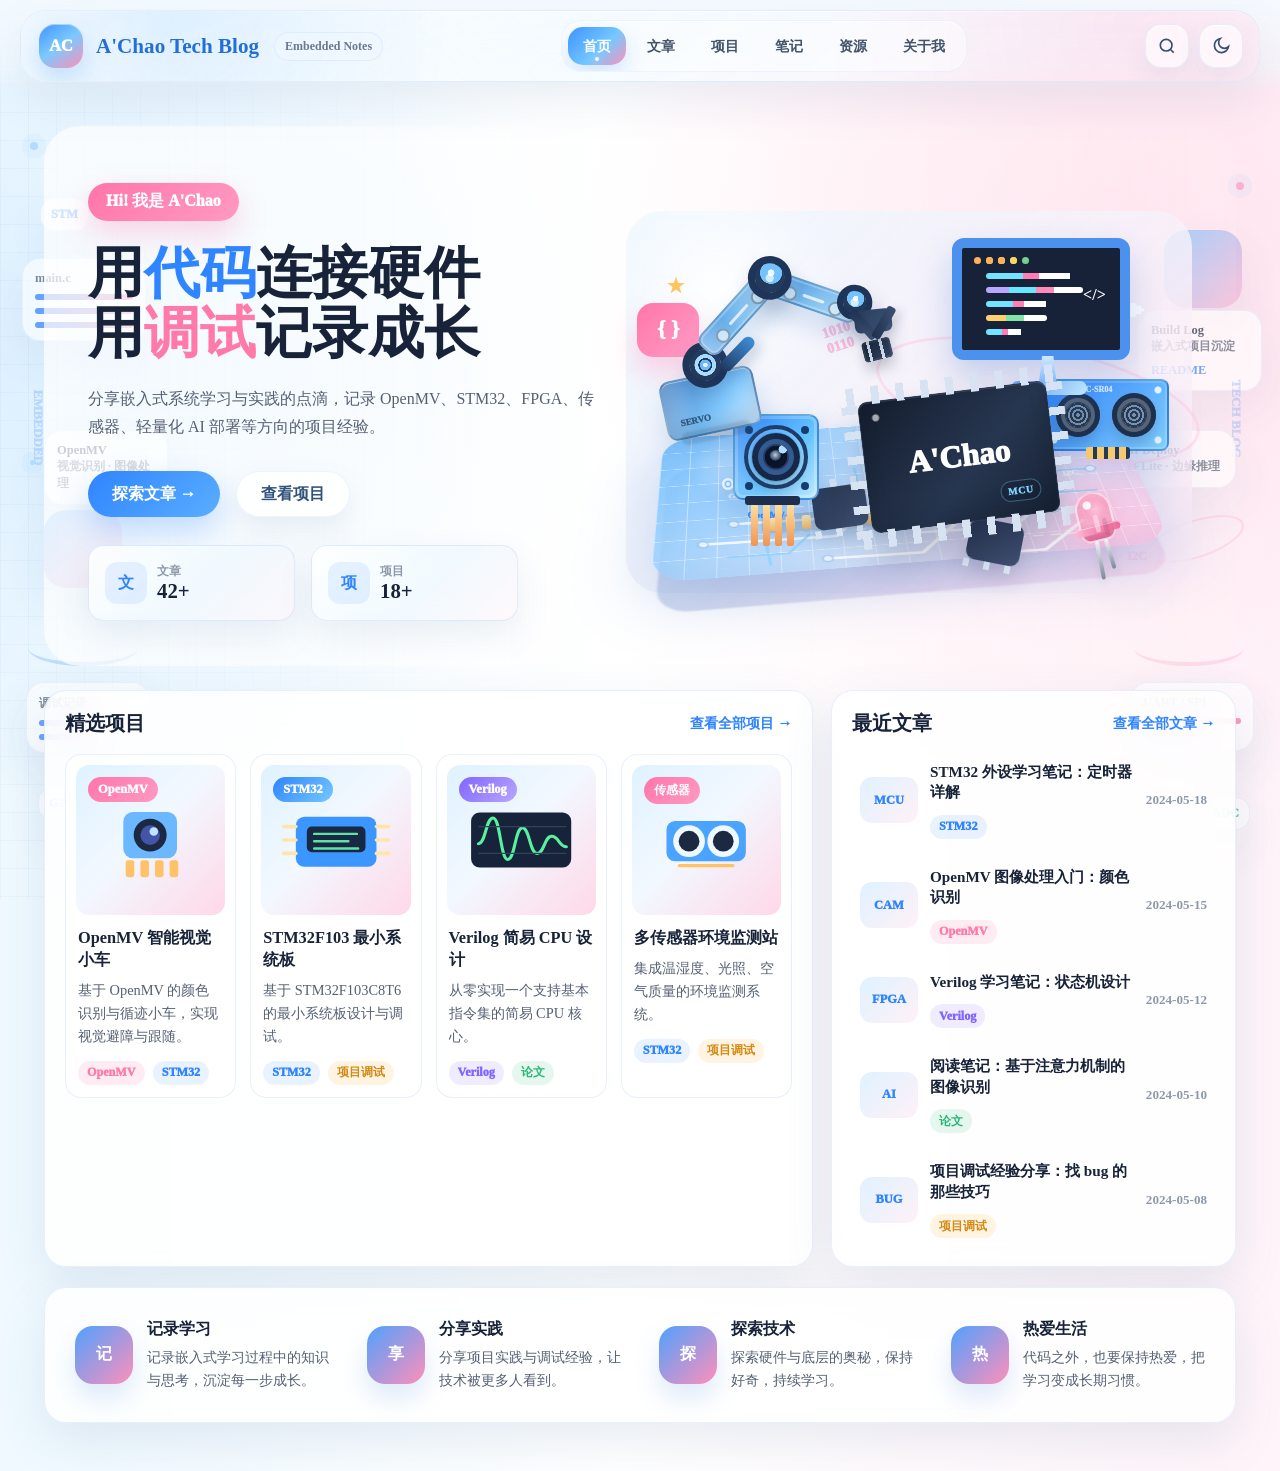
==== commit fda25677: "Update" ====
--- a/index.html
+++ b/index.html
@@ -77,23 +77,8 @@
     <section class="hero" aria-labelledby="hero-title">
       <div class="hero-content">
         <div class="eyebrow">Hi! 我是 A'Chao</div>
-        <h1 class="hero-title" id="hero-title">用<span class="blue">代码</span>连接硬件，<br>用<span class="pink">调试</span>记录成长</h1>
+        <h1 class="hero-title" id="hero-title">用<span class="blue">代码</span>连接硬件<br>用<span class="pink">调试</span>记录成长</h1>
         <p class="hero-desc">分享嵌入式系统学习与实践的点滴，记录 OpenMV、STM32、FPGA、传感器、轻量化 AI 部署等方向的项目经验。</p>
-        <div class="hero-console" aria-label="博客方向切换">
-          <div class="topic-tabs" role="tablist" aria-label="技术方向">
-            <button class="topic-tab is-active" type="button" role="tab" aria-selected="true" data-hero-topic data-title="嵌入式系统" data-desc="从最小系统板、外设驱动到通信总线，把硬件连线、寄存器配置和调试过程整理成可复盘的文章。" data-stack="STM32|RTOS|GPIO|UART" data-target=".main-chip">嵌入式</button>
-            <button class="topic-tab" type="button" role="tab" aria-selected="false" data-hero-topic data-title="视觉 AI 与边缘部署" data-desc="围绕 OpenMV、轻量化模型和传感器融合，记录图像识别、目标追踪和端侧推理的实验路径。" data-stack="OpenMV|TinyML|Camera|TFLite" data-target=".camera-module">视觉 AI</button>
-            <button class="topic-tab" type="button" role="tab" aria-selected="false" data-hero-topic data-title="调试复盘与项目日志" data-desc="把串口日志、波形、错误定位和项目踩坑沉淀下来，形成可以反复查阅的工程笔记。" data-stack="Build Log|Debug|State Machine|Checklist" data-target=".code-display">调试复盘</button>
-          </div>
-          <div class="topic-card" aria-live="polite">
-            <span class="topic-kicker">当前聚焦</span>
-            <strong id="heroTopicTitle">嵌入式系统</strong>
-            <p id="heroTopicDesc">从最小系统板、外设驱动到通信总线，把硬件连线、寄存器配置和调试过程整理成可复盘的文章。</p>
-            <div class="topic-stack" id="heroTopicStack" aria-label="相关技术栈">
-              <span>STM32</span><span>RTOS</span><span>GPIO</span><span>UART</span>
-            </div>
-          </div>
-        </div>
         <div class="hero-actions">
           <a class="btn btn-primary" href="archive.html">探索文章 →</a>
           <a class="btn btn-secondary" href="projects.html">查看项目</a>
@@ -101,8 +86,6 @@
         <div class="stats" aria-label="博客统计">
           <button class="stat" type="button" data-home-modal data-title="文章库" data-desc="文章部分会持续整理嵌入式学习、硬件调试、图像识别和项目复盘内容。"><i class="stat-icon">文</i><div><span>文章</span><strong>42+</strong></div></button>
           <button class="stat" type="button" data-home-modal data-title="项目集" data-desc="项目部分聚焦 OpenMV 小车、STM32 最小系统板、Verilog CPU、传感器环境监测等实践。"><i class="stat-icon">项</i><div><span>项目</span><strong>18+</strong></div></button>
-          <button class="stat" type="button" data-home-modal data-title="长期学习记录" data-desc="学习天数代表持续记录、复盘和迭代的节奏，目标是把零散经验沉淀成长期资料库。"><i class="stat-icon">学</i><div><span>学习天数</span><strong>365+</strong></div></button>
-          <button class="stat" type="button" data-home-modal data-title="调试经验" data-desc="调试次数象征串口、波形、外设、编译和部署过程中的问题定位经验。"><i class="stat-icon">调</i><div><span>调试次数</span><strong>2333+</strong></div></button>
         </div>
       </div>
 
--- a/assets/homepage.css
+++ b/assets/homepage.css
@@ -391,110 +391,18 @@
 
 .hero-desc {
   max-width: 610px;
-  margin: 20px 0 0;
+  margin: 22px 0 0;
   color: var(--text);
   font-size: 1rem;
   line-height: 1.75;
   overflow-wrap: anywhere;
 }
 
-.hero-console {
-  display: grid;
-  max-width: 590px;
-  gap: 10px;
-  margin-top: 22px;
-}
-
-.topic-tabs {
-  display: grid;
-  grid-template-columns: repeat(3, minmax(0, 1fr));
-  gap: 7px;
-  padding: 6px;
-  border: 1px solid rgba(124, 172, 233, 0.18);
-  border-radius: 18px;
-  background: rgba(255, 255, 255, 0.58);
-  box-shadow: inset 0 1px 0 rgba(255, 255, 255, 0.7);
-  backdrop-filter: blur(14px);
-}
-
-.topic-tab {
-  min-height: 38px;
-  padding: 0 12px;
-  color: #42607f;
-  border-radius: 13px;
-  background: transparent;
-  font-size: 0.9rem;
-  font-weight: 950;
-  transition: transform 0.18s ease, color 0.18s ease, background 0.18s ease, box-shadow 0.18s ease;
-}
-
-.topic-tab:hover,
-.topic-tab:focus-visible {
-  color: var(--blue);
-  background: rgba(232, 244, 255, 0.92);
-  transform: translateY(-1px);
-}
-
-.topic-tab.is-active {
-  color: #fff;
-  background: linear-gradient(135deg, var(--blue), #6ac6ff 58%, var(--pink));
-  box-shadow: 0 12px 22px rgba(47, 132, 255, 0.22);
-}
-
-.topic-card {
-  display: grid;
-  gap: 8px;
-  padding: 14px 16px;
-  border: 1px solid rgba(124, 172, 233, 0.18);
-  border-radius: 18px;
-  background:
-    linear-gradient(135deg, rgba(255, 255, 255, 0.82), rgba(235, 248, 255, 0.62) 56%, rgba(255, 240, 247, 0.58));
-  box-shadow: 0 16px 34px rgba(70, 110, 160, 0.11);
-  backdrop-filter: blur(16px);
-}
-
-.topic-kicker {
-  color: var(--blue);
-  font-size: 0.72rem;
-  font-weight: 950;
-}
-
-.topic-card strong {
-  color: var(--ink);
-  font-size: 1.06rem;
-  line-height: 1.2;
-}
-
-.topic-card p {
-  margin: 0;
-  color: var(--text);
-  font-size: 0.92rem;
-  line-height: 1.62;
-}
-
-.topic-stack {
-  display: flex;
-  flex-wrap: wrap;
-  gap: 7px;
-}
-
-.topic-stack span {
-  display: inline-flex;
-  min-height: 24px;
-  align-items: center;
-  padding: 3px 9px;
-  color: var(--blue);
-  border-radius: 999px;
-  background: rgba(47, 132, 255, 0.1);
-  font-size: 0.74rem;
-  font-weight: 950;
-}
-
 .hero-actions {
   display: flex;
   flex-wrap: wrap;
   gap: 16px;
-  margin-top: 28px;
+  margin-top: 30px;
 }
 
 .btn {
@@ -522,9 +430,10 @@
 
 .stats {
   display: grid;
-  grid-template-columns: repeat(4, minmax(0, 1fr));
-  gap: 14px;
-  margin-top: 30px;
+  max-width: 430px;
+  grid-template-columns: repeat(2, minmax(0, 1fr));
+  gap: 16px;
+  margin-top: 28px;
 }
 
 .stat {
@@ -535,11 +444,12 @@
   align-items: center;
   color: inherit;
   text-align: left;
-  min-height: 70px;
-  padding: 12px 14px;
-  border: 1px solid var(--line);
-  border-radius: 14px;
-  background: var(--card);
+  min-height: 76px;
+  padding: 14px 16px;
+  border: 1px solid rgba(124, 172, 233, 0.2);
+  border-radius: 16px;
+  background:
+    linear-gradient(135deg, rgba(255, 255, 255, 0.86), rgba(236, 248, 255, 0.68) 55%, rgba(255, 241, 248, 0.5));
   box-shadow: 0 14px 34px rgba(65, 104, 151, 0.1);
   backdrop-filter: blur(14px);
   transition: transform 0.18s ease, border-color 0.18s ease, box-shadow 0.18s ease, background 0.18s ease;
@@ -820,10 +730,6 @@
 
 .lab-part.is-active {
   filter: saturate(1.14) drop-shadow(0 12px 18px rgba(47, 132, 255, 0.14));
-}
-
-.lab-part.is-highlighted {
-  filter: saturate(1.22) drop-shadow(0 14px 18px rgba(47, 132, 255, 0.2));
 }
 
 .camera-module {
